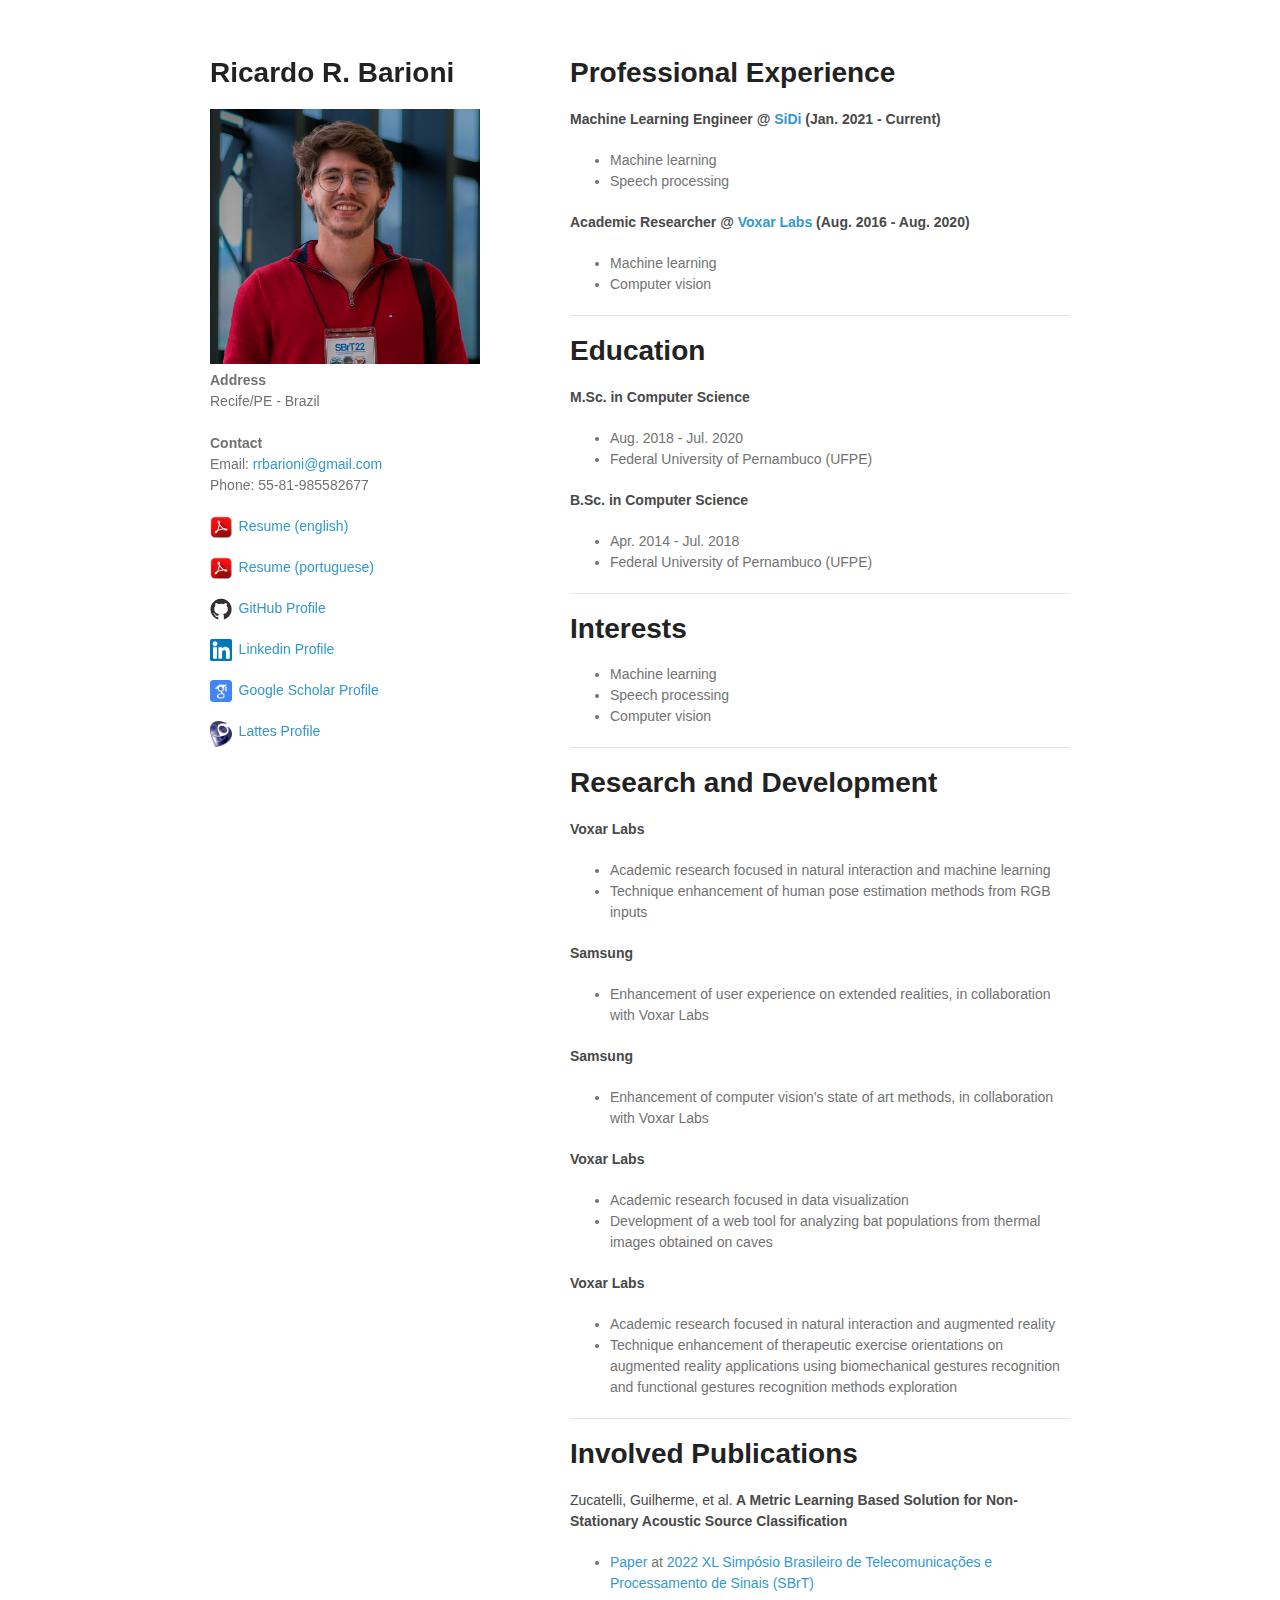
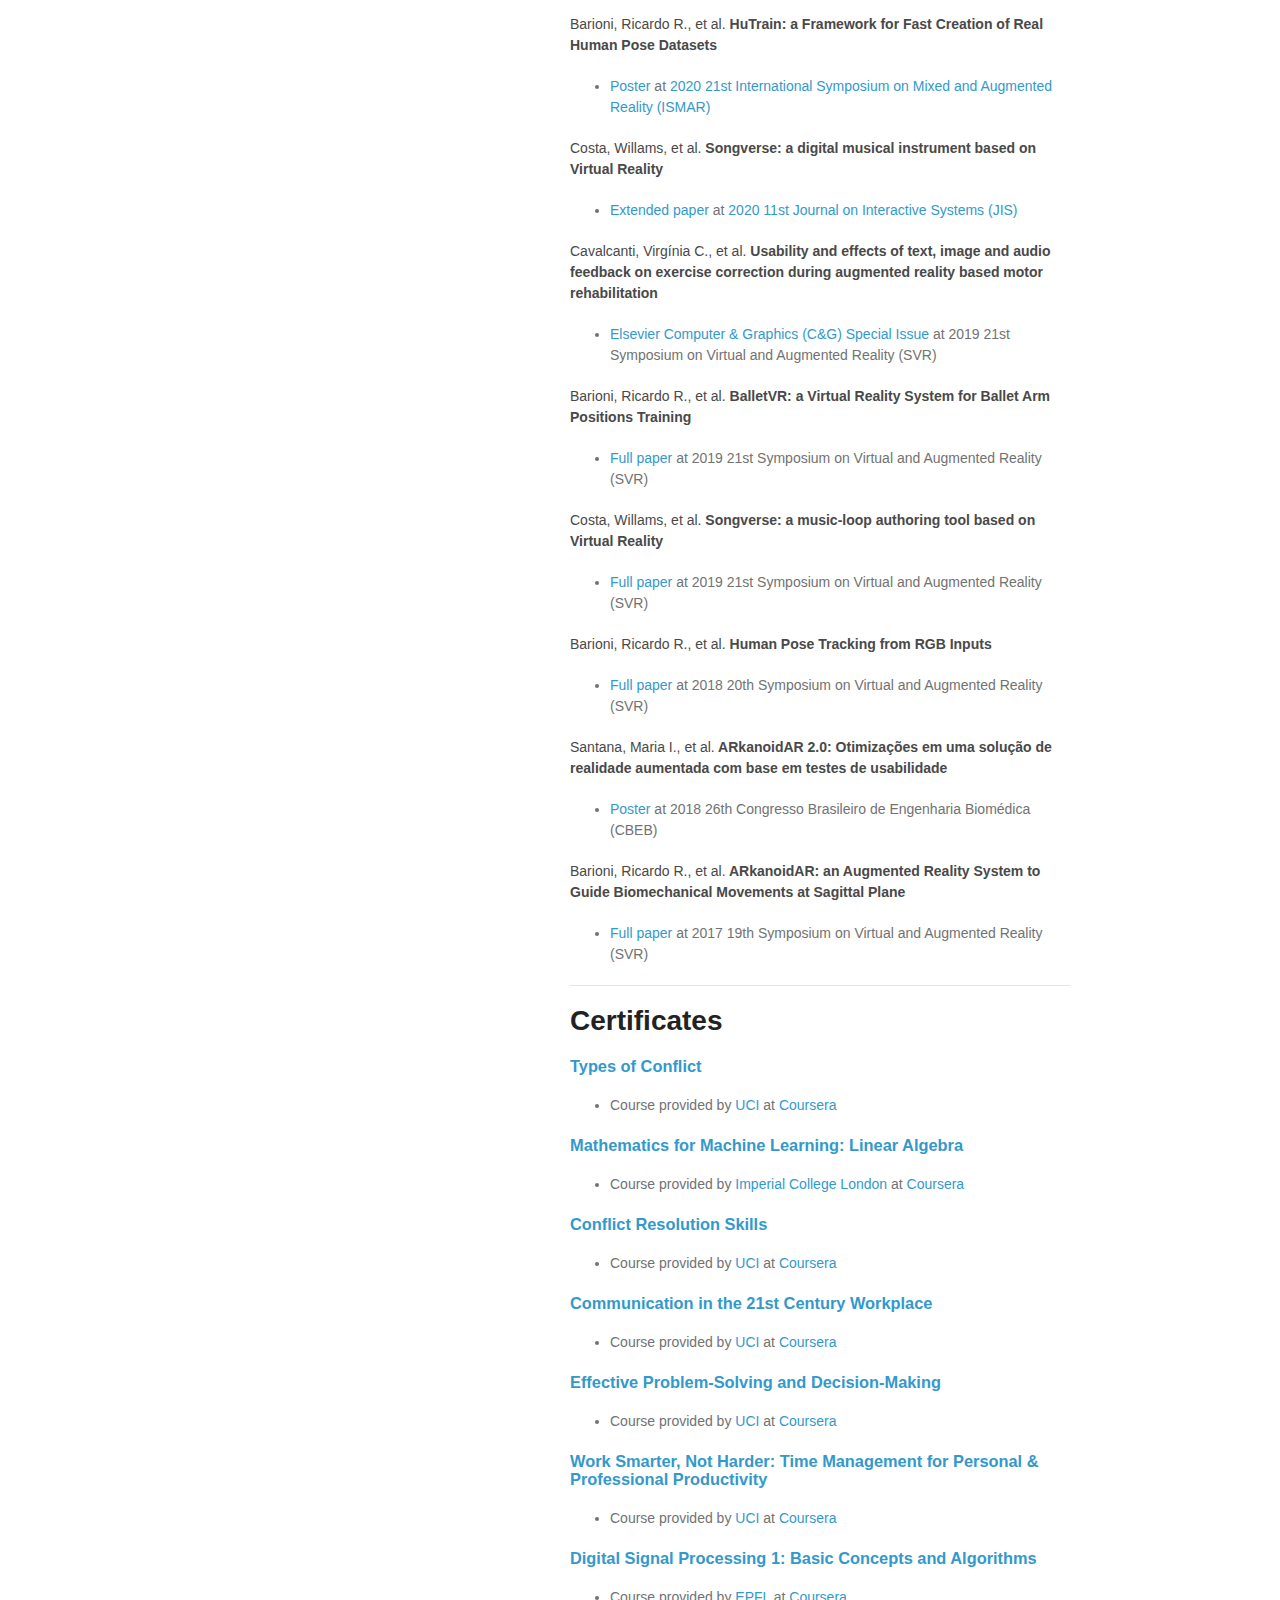
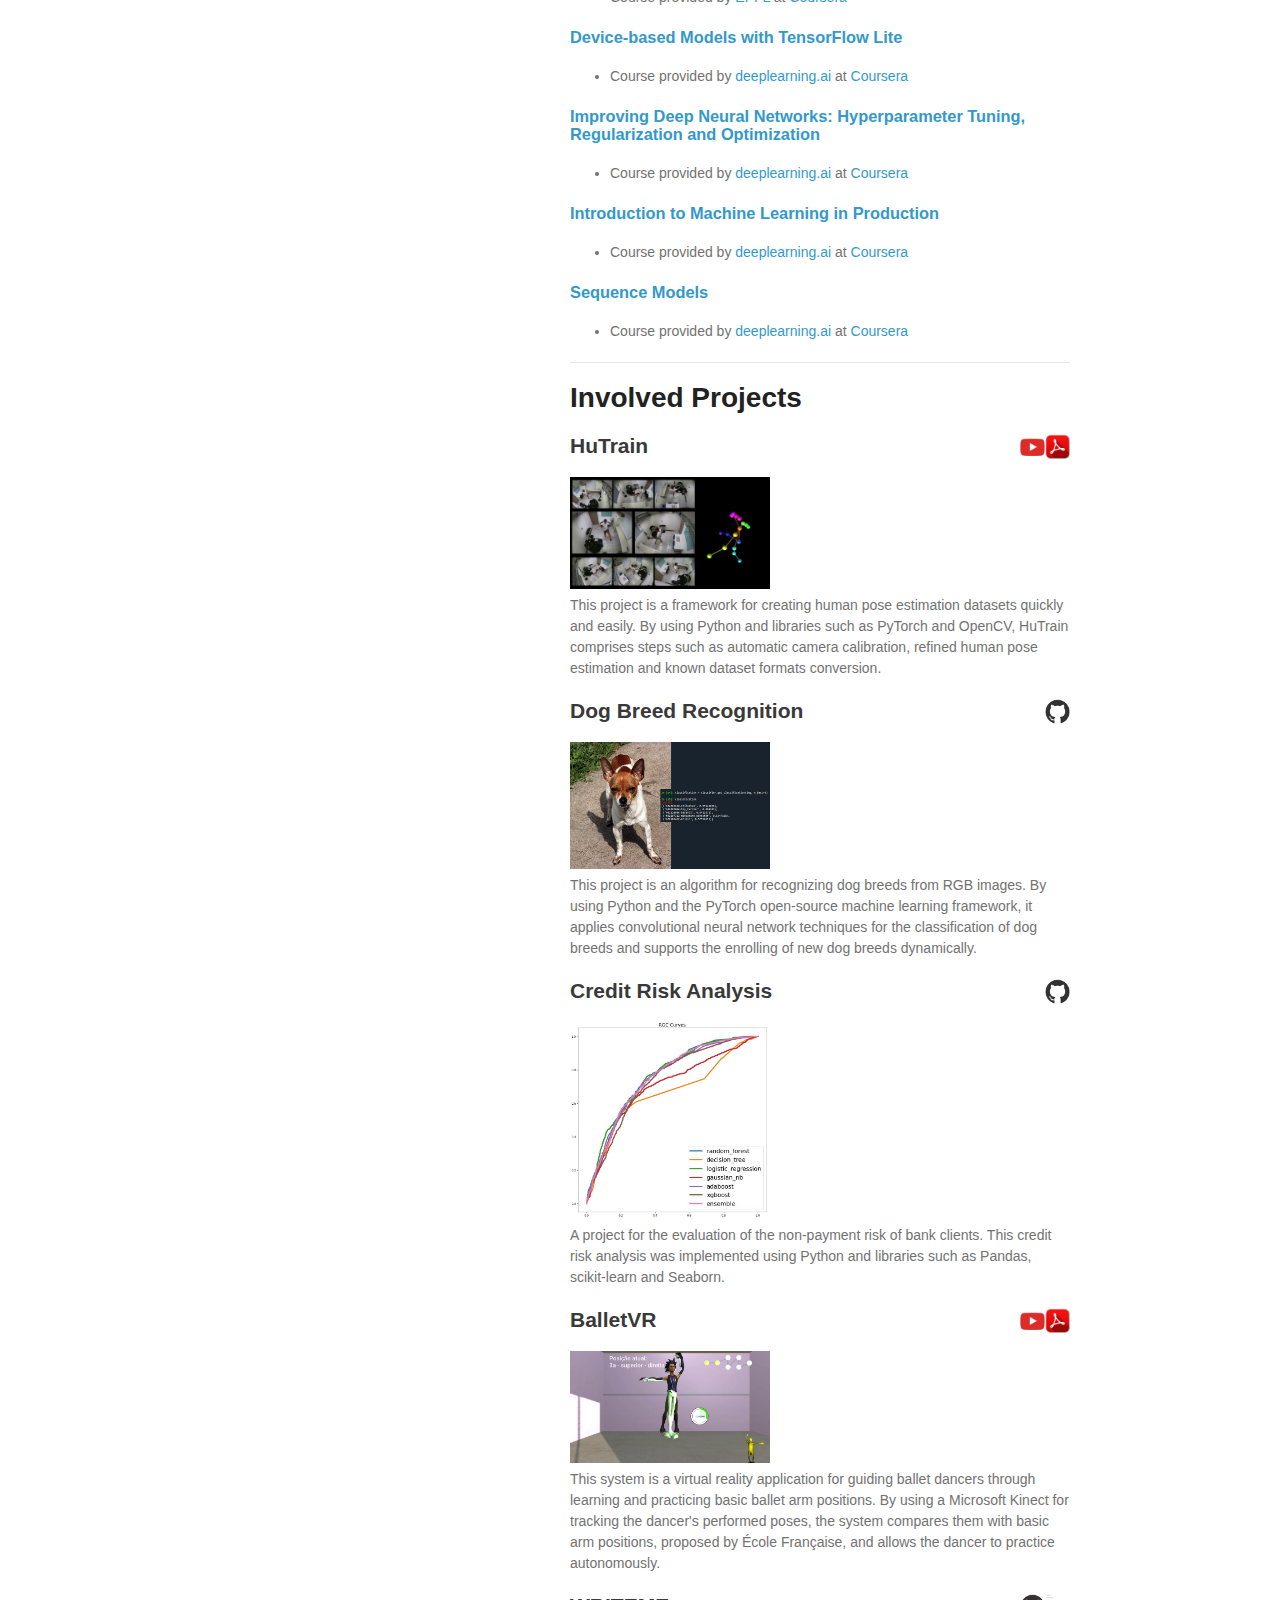
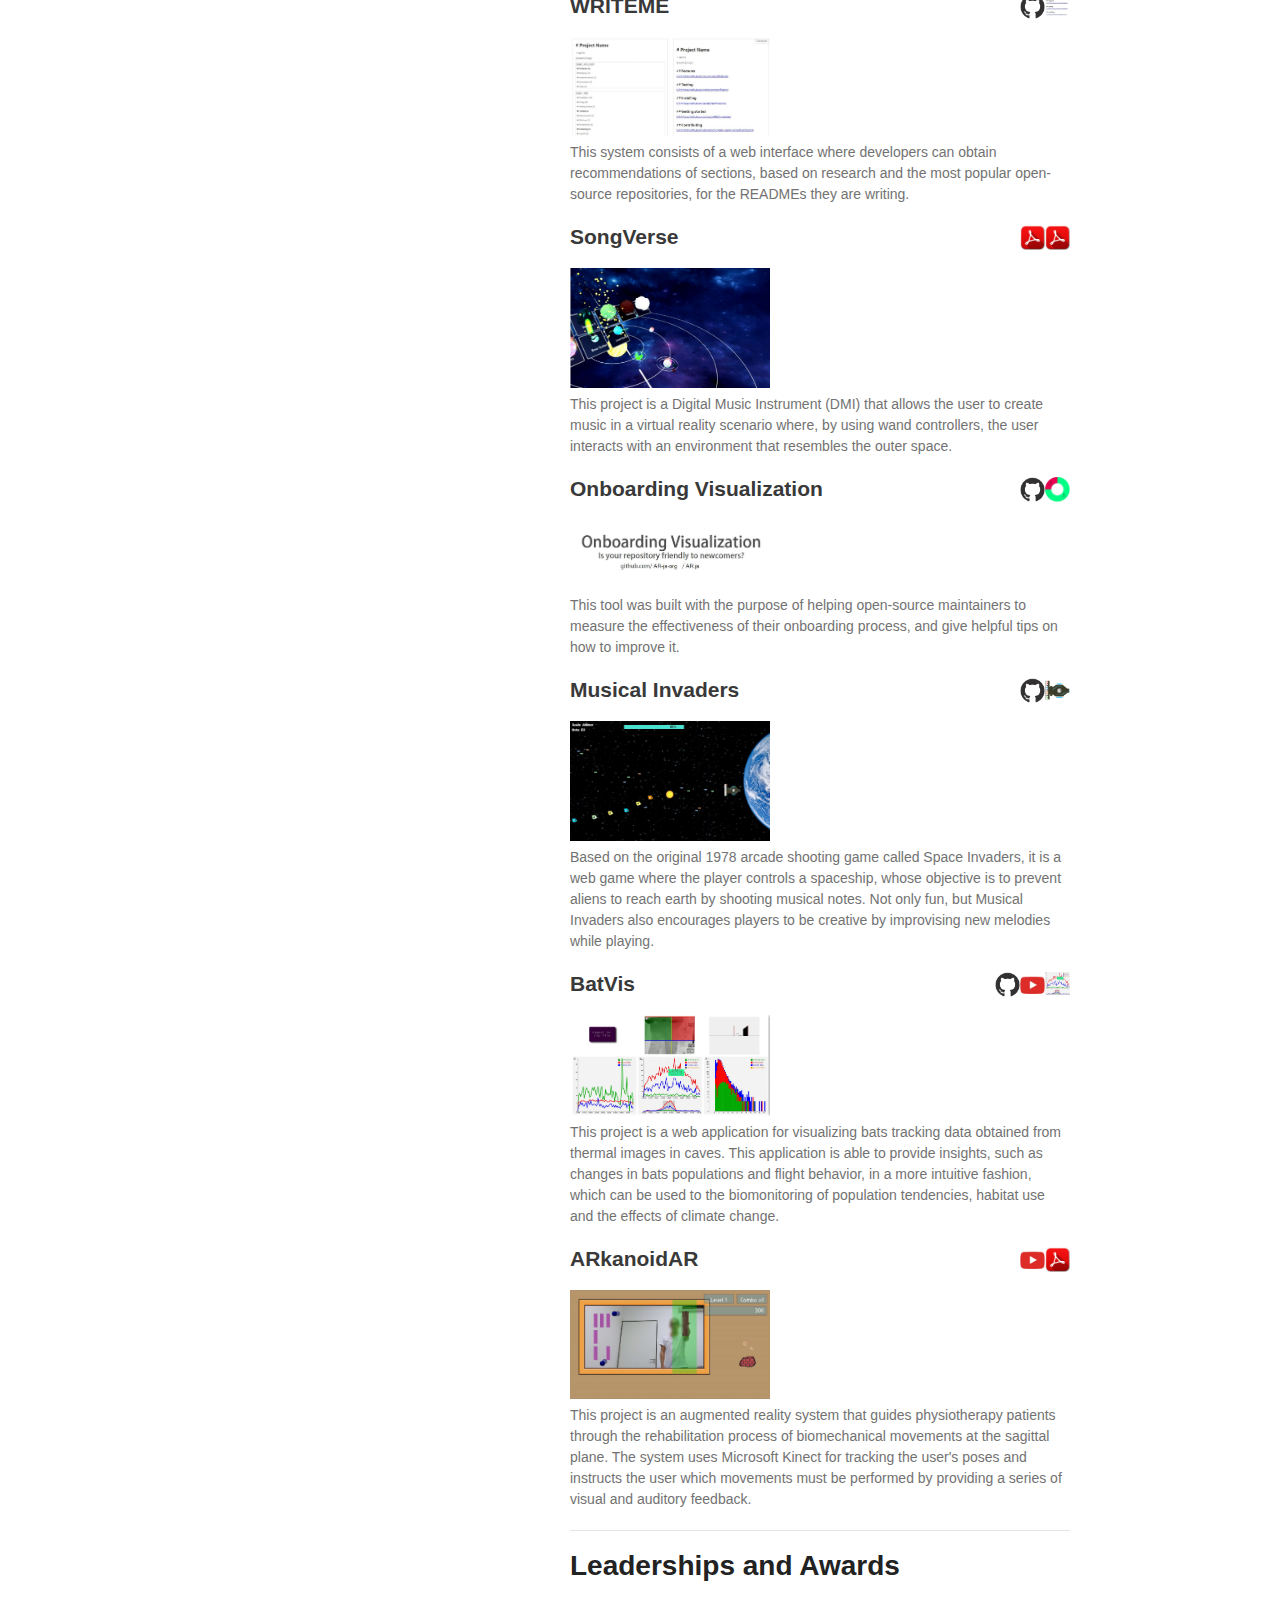
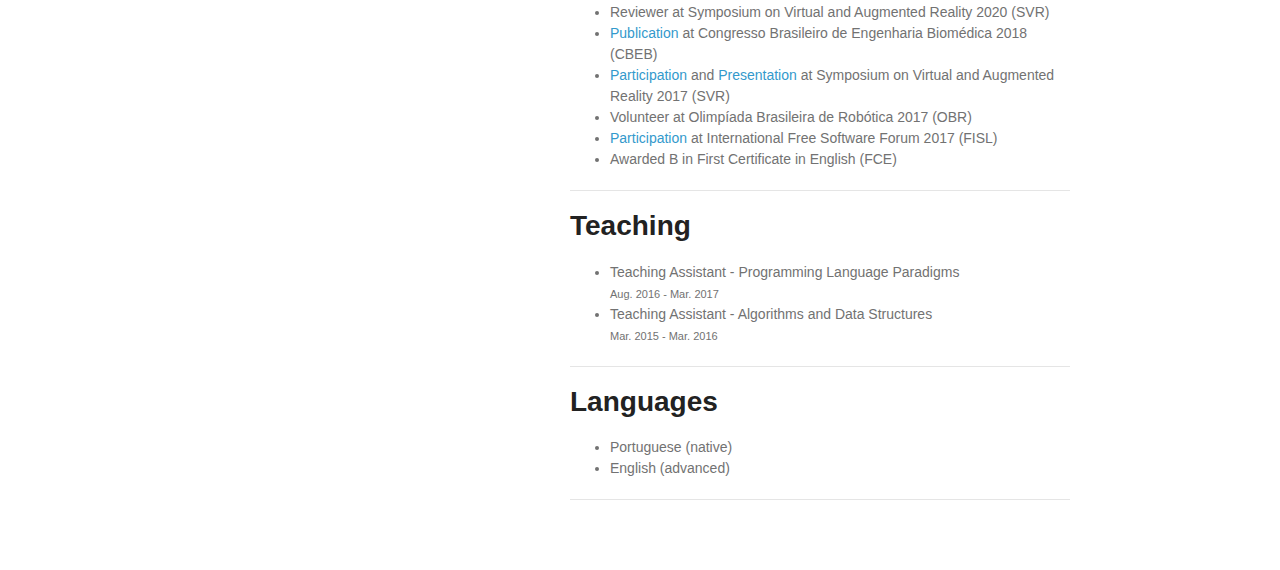
==== index.html @ f61c1e85 "Fix typo" ====
<!doctype html>
<html>
  <head>
    <meta charset="utf-8">
    <meta http-equiv="X-UA-Compatible" content="chrome=1">
    <title>Ricardo R. Barioni</title>

    <link rel="stylesheet" href="stylesheets/styles.css">
    <link rel="stylesheet" href="stylesheets/github-light.css">
    <meta name="viewport" content="width=device-width">
  </head>

  <body>
    <div class="wrapper">
      <header>
        <h1>Ricardo R. Barioni</h1>
        <img src="resources/images/rrbarioni.jpg" alt="Ricardo Barioni"><br/>
        <p>
          <b>Address</b>
          <br/>Recife/PE - Brazil
          <br/><br/><b>Contact</b>
          <br/>Email: <a href="mailto:rrbarioni@gmail.com">rrbarioni@gmail.com</a>
          <br/>Phone: 55-81-985582677
        </p>

        <div class="view">
          <a href="resources/cv/en.pdf"><img src="resources/images/pdf.jpg" alt="Editor Tools GIT" style="width:8%;float:left"><p>&#8192Resume (english)</p></a>
        </div>

        <div class="view">
          <a href="resources/cv/pt.pdf"><img src="resources/images/pdf.jpg" alt="Editor Tools GIT" style="width:8%;float:left"><p>&#8192Resume (portuguese)</p></a>
        </div>

        <div class="view">
          <a href="https://github.com/rrbarioni"><img src="resources/images/github.jpg" alt="Editor Tools GIT" style="width:8%;float:left"><p>&#8192GitHub Profile</p></a>
        </div>

        <div class="view">
          <a href="https://www.linkedin.com/in/rrbarioni"><img src="resources/images/linkedin.jpg" alt="Editor Tools GIT" style="width:8%;float:left"><p>&#8192Linkedin Profile</p></a>
        </div>

        <div class="view">
          <a href="https://scholar.google.com.br/citations?user=FMcdiUQAAAAJ&hl=pt-BR&oi=ao"><img src="resources/images/google_scholar.jpg" alt="Editor Tools GIT" style="width:8%;float:left"><p>&#8192Google Scholar Profile</p></a>
        </div>

        <div class="view">
          <a href="http://buscatextual.cnpq.br/buscatextual/visualizacv.do?id=K8068198P6"><img src="resources/images/lattes.jpg" alt="Editor Tools GIT" style="width:8%;float:left"><p>&#8192Lattes Profile</p></a>
        </div>
      </header>

      <section>
        <h1><a id="designer-templates" class="anchor" href="#designer-templates" aria-hidden="true"><span aria-hidden="true" class="octicon octicon-link"></span></a>Professional Experience</h1>
        <div>
          <h4>Machine Learning Engineer @ <a href="https://www.sidi.org.br/">SiDi</a> (Jan. 2021 - Current)</h4>
          <ul>
            <li>Machine learning</li>
            <li>Speech processing</li>
          </ul>
        </div>

        <div>
          <h4>Academic Researcher @ <a href="https://voxarlabs.cin.ufpe.br/">Voxar Labs</a> (Aug. 2016 - Aug. 2020)</h4>
          <ul>
            <li>Machine learning</li>
            <li>Computer vision</li>
          </ul>
        </div>
        <hr>

        <h1><a id="designer-templates" class="anchor" href="#designer-templates" aria-hidden="true"><span aria-hidden="true" class="octicon octicon-link"></span></a>Education</h1>
        <div>
          <h4>M.Sc. in Computer Science</h4>
          <ul>
            <li>Aug. 2018 - Jul. 2020</li>
            <li>Federal University of Pernambuco (UFPE)</li>
          </ul>
        </div>

        <div>
          <h4>B.Sc. in Computer Science</h4>
          <ul>
            <li>Apr. 2014 - Jul. 2018</li>
            <li>Federal University of Pernambuco (UFPE)</li>
          </ul>
        </div>
        <hr>

        <h1><a id="designer-templates" class="anchor" href="#designer-templates" aria-hidden="true"><span aria-hidden="true" class="octicon octicon-link"></span></a>Interests</h1>
        <ul>
          <li>Machine learning</li>
          <li>Speech processing</li>
          <li>Computer vision</li>
        </ul>
        <hr>

        <h1><a id="designer-templates" class="anchor" href="#designer-templates" aria-hidden="true"><span aria-hidden="true" class="octicon octicon-link"></span></a>Research and Development</h1>
        <div>
          <div>
            <h4>Voxar Labs</h4>
              <ul>
                <li>Academic research focused in natural interaction and machine learning</li>
                <li>Technique enhancement of human pose estimation methods from RGB inputs</li>
              </ul>
            <h4>Samsung</h4>
              <ul>
                <li>Enhancement of user experience on extended realities, in collaboration with Voxar Labs</li>
              </ul>
            <h4>Samsung</h4>
              <ul>
                <li>Enhancement of computer vision's state of art methods, in collaboration with Voxar Labs</li>
              </ul>
            <h4>Voxar Labs</h4>
              <ul>
                <li>Academic research focused in data visualization</li>
                <li>Development of a web tool for analyzing bat populations from thermal images obtained on caves</li>
              </ul>
            <h4>Voxar Labs</h4>
              <ul>
                <li>Academic research focused in natural interaction and augmented reality</li>
                <li>Technique enhancement of therapeutic exercise orientations on augmented reality applications using biomechanical gestures recognition and functional gestures recognition methods exploration</li>
              </ul>
          </div>
        </div>
        <hr>

        <h1><a id="designer-templates" class="anchor" href="#designer-templates" aria-hidden="true"><span aria-hidden="true" class="octicon octicon-link"></span></a>Involved Publications</h1>
        <div>
          <div>
            <h4><span style="font-weight:normal;">Zucatelli, Guilherme, et al.</span> A Metric Learning Based Solution for Non-Stationary Acoustic Source Classification</h4>
            <ul>
              <li><a href="https://biblioteca.sbrt.org.br/articles/3598">Paper</a> at <a href="https://inatel.br/sbrt/">2022 XL Simpósio Brasileiro de Telecomunicações e Processamento de Sinais (SBrT)</a></li>
            </ul>

            <h4><span style="font-weight:normal;">Barioni, Ricardo R., et al.</span> HuTrain: a Framework for Fast Creation of Real Human Pose Datasets</h4>
            <ul>
              <li><a href="https://ieeexplore.ieee.org/document/9288381">Poster</a> at <a href="http://ismar20.org/">2020 21st International Symposium on Mixed and Augmented Reality (ISMAR)</a></li>
            </ul>

            <h4><span style="font-weight:normal;">Costa, Willams, et al.</span> Songverse: a digital musical instrument based on Virtual Reality</h4>
            <ul>
              <li><a href="https://sol.sbc.org.br/journals/index.php/jis/article/view/749">Extended paper</a> at <a href="https://sol.sbc.org.br/journals/index.php/jis">2020 11st Journal on Interactive Systems (JIS)</a></li>
            </ul>

            <h4><span style="font-weight:normal;">Cavalcanti, Virgínia C., et al.</span> Usability and effects of text, image and audio feedback on exercise correction during augmented reality based motor rehabilitation</h4>
            <ul>
              <li><a href="https://www.sciencedirect.com/science/article/pii/S009784931930158X">Elsevier Computer & Graphics (C&G) Special Issue</a> at 2019 21st Symposium on Virtual and Augmented Reality (SVR)</a></li>
            </ul>

            <h4><span style="font-weight:normal;">Barioni, Ricardo R., et al.</span> BalletVR: a Virtual Reality System for Ballet Arm Positions Training</h4>
            <ul>
              <li><a href="https://ieeexplore.ieee.org/document/8921310">Full paper</a> at 2019 21st Symposium on Virtual and Augmented Reality (SVR)</li>
            </ul>

            <h4><span style="font-weight:normal;">Costa, Willams, et al.</span> Songverse: a music-loop authoring tool based on Virtual Reality</h4>
            <ul>
              <li><a href="https://ieeexplore.ieee.org/document/8921254">Full paper</a> at 2019 21st Symposium on Virtual and Augmented Reality (SVR)</li>
            </ul>

            <h4><span style="font-weight:normal;">Barioni, Ricardo R., et al.</span> Human Pose Tracking from RGB Inputs</h4>
            <ul>
              <li><a href="https://ieeexplore.ieee.org/document/8802469">Full paper</a> at 2018 20th Symposium on Virtual and Augmented Reality (SVR)</li>
            </ul>

            <h4><span style="font-weight:normal;">Santana, Maria I., et al.</span> ARkanoidAR 2.0: Otimizações em uma solução de realidade aumentada com base em testes de usabilidade</h4>
            <ul>
              <li><a href="http://www.vigha.com/wp-content/uploads/2019/09/Anais-CBEB-2018-Arkanoidar2.pdf">Poster</a> at 2018 26th Congresso Brasileiro de Engenharia Biomédica (CBEB)</li>
            </ul>

            <h4><span style="font-weight:normal;">Barioni, Ricardo R., et al.</span> ARkanoidAR: an Augmented Reality System to Guide Biomechanical Movements at Sagittal Plane</h4>
            <ul>
              <li><a href="http://ieeexplore.ieee.org/document/8114439">Full paper</a> at 2017 19th Symposium on Virtual and Augmented Reality (SVR)</li>
            </ul>
          </div>
        </div>
        <hr>

        <h1><a id="designer-templates" class="anchor" href="#designer-templates" aria-hidden="true"><span aria-hidden="true" class="octicon octicon-link"></span></a>Certificates</h1>
        <div>
          <div>
            <h3><a href="resources/coursera/types_of_conflict.pdf">Types of Conflict</a></h3>
            <ul>
              <li>Course provided by <a href="https://uci.edu/">UCI</a> at <a href="https://www.coursera.org/learn/types-of-conflict">Coursera</a></li>
            </ul>
          </div>
          <div>
            <h3><a href="resources/coursera/mathematics_for_machine_learning_linear_algebra.pdf">Mathematics for Machine Learning: Linear Algebra</a></h3>
            <ul>
              <li>Course provided by <a href="https://www.imperial.ac.uk/">Imperial College London</a> at <a href="https://www.coursera.org/learn/linear-algebra-machine-learning">Coursera</a></li>
            </ul>
          </div>
          <div>
            <h3><a href="resources/coursera/conflict_resolution_skills.pdf">Conflict Resolution Skills</a></h3>
            <ul>
              <li>Course provided by <a href="https://uci.edu/">UCI</a> at <a href="https://www.coursera.org/learn/conflict-resolution-skills">Coursera</a></li>
            </ul>
          </div>
          <div>
            <h3><a href="resources/coursera/communication_in_the_21st_century_workplace.pdf">Communication in the 21st Century Workplace</a></h3>
            <ul>
              <li>Course provided by <a href="https://uci.edu/">UCI</a> at <a href="https://www.coursera.org/learn/communication-in-the-workplace">Coursera</a></li>
            </ul>
          </div>
          <div>
            <h3><a href="resources/coursera/effective_problem-solving_and_decision-making.pdf">Effective Problem-Solving and Decision-Making</a></h3>
            <ul>
              <li>Course provided by <a href="https://uci.edu/">UCI</a> at <a href="https://www.coursera.org/learn/problem-solving">Coursera</a></li>
            </ul>
          </div>
          <div>
            <h3><a href="resources/coursera/work_smarter_not_harder_time_management_for_personal_professional_productivity.pdf">Work Smarter, Not Harder: Time Management for Personal & Professional Productivity</a></h3>
            <ul>
              <li>Course provided by <a href="https://uci.edu/">UCI</a> at <a href="https://www.coursera.org/learn/work-smarter-not-harder">Coursera</a></li>
            </ul>
          </div>
          <div>
            <h3><a href="resources/coursera/digital_signal_processing_1_basic_concepts_and_algorithms.pdf">Digital Signal Processing 1: Basic Concepts and Algorithms</a></h3>
            <ul>
              <li>Course provided by <a href="https://www.epfl.ch/fr/">EPFL</a> at <a href="https://www.coursera.org/learn/dsp1">Coursera</a></li>
            </ul>
          </div>
          <div>
            <h3><a href="resources/coursera/device-based_models_with_tensorflow_lite.pdf">Device-based Models with TensorFlow Lite</a></h3>
            <ul>
              <li>Course provided by <a href="https://www.deeplearning.ai/">deeplearning.ai</a> at <a href="https://www.coursera.org/learn/device-based-models-tensorflow">Coursera</a></li>
            </ul>
          </div>
          <div>
            <h3><a href="resources/coursera/improving_deep_neural_networks_hyperparameter_tuning_regularization_and_optimization.pdf">Improving Deep Neural Networks: Hyperparameter Tuning, Regularization and Optimization</a></h3>
            <ul>
              <li>Course provided by <a href="https://www.deeplearning.ai/">deeplearning.ai</a> at <a href="https://www.coursera.org/learn/deep-neural-network">Coursera</a></li>
            </ul>
          </div>
          <div>
            <h3><a href="resources/coursera/introduction_to_machine_learning_in_production.pdf">Introduction to Machine Learning in Production</a></h3>
            <ul>
              <li>Course provided by <a href="https://www.deeplearning.ai/">deeplearning.ai</a> at <a href="https://www.coursera.org/learn/introduction-to-machine-learning-in-production">Coursera</a></li>
            </ul>
          </div>
          <div>
            <h3><a href="resources/coursera/sequence_models.pdf">Sequence Models</a></h3>
            <ul>
              <li>Course provided by <a href="https://www.deeplearning.ai/">deeplearning.ai</a> at <a href="https://www.coursera.org/learn/nlp-sequence-models">Coursera</a></li>
            </ul>
          </div>
        </div>
        <hr>

        <h1><a id="designer-templates" class="anchor" href="#designer-templates" aria-hidden="true"><span aria-hidden="true" class="octicon octicon-link"></span></a>Involved Projects</h1>
        <div>
          <div class="row">
            <div class="span4">
              <a href="https://ieeexplore.ieee.org/document/9288381"><img src="resources/images/pdf.jpg" alt="HuTrain paper" style="width:5%;float:right"></a>
              <a href="https://youtu.be/0sQy9C9B580"><img src="resources/images/youtube.jpg" alt="HuTrain video" style="width:5%;float:right"></a>
              <h2>HuTrain</h2>
              <img src="resources/images/hutrain.jpg" alt="path" style="width: 40%">
              <p>This project is a framework for creating human pose estimation datasets quickly and easily. By using Python and libraries such as PyTorch and OpenCV, HuTrain comprises steps such as automatic camera calibration, refined human pose estimation and known dataset formats conversion.</p>
            </div>
          </div>

          <div class="row">
            <div class="span4">
              <a href="https://github.com/rrbarioni/dog-breed-recognition"><img src="resources/images/github.jpg" alt="Dog Breed Recognition Git" style="width:5%;float:right"></a>
              <h2>Dog Breed Recognition</h2>
              <img src="resources/images/dog_breed_recognition.jpg" alt="path" style="width: 40%">
              <p>This project is an algorithm for recognizing dog breeds from RGB images. By using Python and the PyTorch open-source machine learning framework, it applies convolutional neural network techniques for the classification of dog breeds and supports the enrolling of new dog breeds dynamically.</p>
            </div>
          </div>

          <div class="row">
            <div class="span4">
              <a href="https://github.com/rrbarioni/credit-risk-analysis"><img src="resources/images/github.jpg" alt="Credit Risk Analysis Git" style="width:5%;float:right"></a>
              <h2>Credit Risk Analysis</h2>
              <img src="resources/images/credit_risk_analysis.jpg" alt="path" style="width: 40%">
              <p>A project for the evaluation of the non-payment risk of bank clients. This credit risk analysis was implemented using Python and libraries such as Pandas, scikit-learn and Seaborn.</p>
            </div>
          </div>

          <div class="row">
            <div class="span4">
              <a href="https://ieeexplore.ieee.org/document/8921310"><img src="resources/images/pdf.jpg" alt="BalletVR paper" style="width:5%;float:right"></a>
              <a href="https://youtu.be/Je_n0Qximgo"><img src="resources/images/youtube.jpg" alt="BalletVR video" style="width:5%;float:right"></a>
              <h2>BalletVR</h2>
              <img src="resources/images/balletvr.jpg" alt="path" style="width: 40%">
              <p>This system is a virtual reality application for guiding ballet dancers through learning and practicing basic ballet arm positions. By using a Microsoft Kinect for tracking the dancer's performed poses, the system compares them with basic arm positions, proposed by École Française, and allows the dancer to practice autonomously.</p>
            </div>
          </div>

          <div class="row">
            <div class="span4">
              <a href="https://hpbl.github.io/WRITEME"><img src="resources/images/writeme_icon.jpg" alt="WRITEME" style="width:5%;float:right"></a>
              <a href="https://github.com/hpbl/WRITEME"><img src="resources/images/github.jpg" alt="WRITEME Git" style="width:5%;float:right"></a>
              <h2>WRITEME</h2>
              <img src="resources/images/writeme.jpg" alt="path" style="width: 40%">
              <p>This system consists of a web interface where developers can obtain recommendations of sections, based on research and the most popular open-source repositories, for the READMEs they are writing.</p>
            </div>
          </div>

          <div class="row">
            <div class="span4">
              <a href="https://ieeexplore.ieee.org/document/8921254"><img src="resources/images/pdf.jpg" alt="SongVerse paper" style="width:5%;float:right"></a>
              <a href="https://sol.sbc.org.br/journals/index.php/jis/article/view/749"><img src="resources/images/pdf.jpg" alt="SongVerse paper" style="width:5%;float:right"></a>
              <h2>SongVerse</h2>
              <img src="resources/images/songverse.jpg" alt="path" style="width: 40%">
              <p>This project is a Digital Music Instrument (DMI) that allows the user to create music in a virtual reality scenario where, by using wand controllers, the user interacts with an environment that resembles the outer space.</p>
            </div>
          </div>

          <div class="row">
            <div class="span4">
              <a href="https://hpbl.github.io/OnboardingVisualization"><img src="resources/images/onboarding_visualization_icon.jpg" alt="Onboarding Visualization" style="width:5%;float:right"></a>
              <a href="https://github.com/hpbl/OnboardingVisualization"><img src="resources/images/github.jpg" alt="Onboarding Visualization Git" style="width:5%;float:right"></a>
              <h2>Onboarding Visualization</h2>
              <img src="resources/images/onboarding_visualization.jpg" alt="path" style="width: 40%">
              <p>This tool was built with the purpose of helping open-source maintainers to measure the effectiveness of their onboarding process, and give helpful tips on how to improve it.</p>
            </div>
          </div>

          <div class="row">
            <div class="span4">
              <a href="https://hpbl.github.io/musicalGame"><img src="resources/images/musical_invaders_icon.jpg" alt="Musical Invaders" style="width:5%;float:right"></a>
              <a href="https://github.com/hpbl/musicalGame"><img src="resources/images/github.jpg" alt="Musical Invaders Git" style="width:5%;float:right"></a>
              <h2>Musical Invaders</h2>
              <img src="resources/images/musical_invaders.jpg" alt="path" style="width: 40%">
              <p>Based on the original 1978 arcade shooting game called Space Invaders, it is a web game where the player controls a spaceship, whose objective is to prevent aliens to reach earth by shooting musical notes. Not only fun, but Musical Invaders also encourages players to be creative by improvising new melodies while playing.</p>
            </div>
          </div>

          <div class="row">
            <div class="span4">
              <a href="https://voxarlabs.github.io/BatVisualizer"><img src="resources/images/batvis_icon.jpg" alt="BatVis" style="width:5%;float:right"></a>
              <a href="https://youtu.be/ScHLn4m-nUY"><img src="resources/images/youtube.jpg" alt="BatVis video" style="width:5%;float:right"></a>
              <a href="https://github.com/rrbarioni/BatVis-visualizacao-2017-1"><img src="resources/images/github.jpg" alt="BatVis Git" style="width:5%;float:right"></a>
              <h2>BatVis</h2>
              <img src="resources/images/batvis.jpg" alt="path" style="width: 40%">
              <p>This project is a web application for visualizing bats tracking data obtained from thermal images in caves. This application is able to provide insights, such as changes in bats populations and flight behavior, in a more intuitive fashion, which can be used to the biomonitoring of population tendencies, habitat use and the effects of climate change.</p>
            </div>
          </div>

          <div class="row">
            <div class="span4">
              <a href="http://ieeexplore.ieee.org/document/8114439/">
                <img src="resources/images/pdf.jpg" alt="ARkanoidAR paper" style="width:5%;float:right">
              </a>
              <a href="https://youtu.be/mfg_Er7wbLY">
                <img src="resources/images/youtube.jpg" alt="ARkanoidAR video" style="width:5%;float:right">
              </a>
              <h2>ARkanoidAR</h2>
              <img src="resources/images/arkanoidar.jpg" alt="path" style="width: 40%">
              <p>This project is an augmented reality system that guides physiotherapy patients through the rehabilitation process of biomechanical movements at the sagittal plane. The system uses Microsoft Kinect for tracking the user's poses and instructs the user which movements must be performed by providing a series of visual and auditory feedback.</p>
            </div>
          </div>
        </div>
        <hr>

        <h1><a id="designer-templates" class="anchor" href="#designer-templates" aria-hidden="true"><span aria-hidden="true" class="octicon octicon-link"></span></a>Leaderships and Awards</h1>
        <ul>
          <li>Reviewer at Symposium on Virtual and Augmented Reality 2020 (SVR)</li>
          <li><a href="resources/events/publication_cbeb_2018.pdf">Publication</a> at Congresso Brasileiro de Engenharia Biomédica 2018 (CBEB)</li>
          <li><a href="resources/events/participation_svr_2017.pdf">Participation</a>  and <a href="resources/events/presentation_svr_2017.pdf">Presentation</a> at Symposium on Virtual and Augmented Reality 2017 (SVR)</li>
          <li>Volunteer at Olimpíada Brasileira de Robótica 2017 (OBR)</li>
          <li><a href="resources/events/participation_fisl_2017.pdf">Participation</a> at International Free Software Forum 2017 (FISL)</li>
          <li>Awarded B in First Certificate in English (FCE)</li>
        </ul>
        <hr>

        <h1><a id="designer-templates" class="anchor" href="#designer-templates" aria-hidden="true"><span aria-hidden="true" class="octicon octicon-link"></span></a>Teaching</h1>
        <ul>
          <li>
            Teaching Assistant - Programming Language Paradigms
            <br/><small>Aug. 2016 - Mar. 2017</small>
          </li>
          <li>
            Teaching Assistant - Algorithms and Data Structures
            <br/><small>Mar. 2015 - Mar. 2016</small>
          </li>
        </ul>
        <hr>

        <h1><a id="designer-templates" class="anchor" href="#designer-templates" aria-hidden="true"><span aria-hidden="true" class="octicon octicon-link"></span></a>Languages</h1>
        <ul>
            <li>Portuguese (native)</li>
            <li>English (advanced)</li>
        </ul>
        <hr>

      </section>
    </div>

    <script src="javascripts/scale.fix.js"></script>
  </body>
</html>
---- stylesheets/styles.css ----
body {
  background-color: #fff;
  padding:50px;
  font: 14px/1.5 "Noto Sans", "Helvetica Neue", Helvetica, Arial, sans-serif;
  color:#727272;
  font-weight:400;
}

h1, h2, h3, h4, h5, h6 {
  color:#222;
  margin:0 0 20px;
}

p, ul, ol, table, pre, dl {
  margin:0 0 20px;
}

h1, h2, h3 {
  line-height:1.1;
}

h1 {
  font-size:28px;
}

h2 {
  color:#393939;
}

h3, h4, h5, h6 {
  color:#494949;
}

a {
  color:#39c;
  text-decoration:none;
}

a:hover {
  color:#069;
}

a small {
  font-size:11px;
  color:#777;
  margin-top:-0.3em;
  display:block;
}

a:hover small {
  color:#777;
}

.wrapper {
  width:860px;
  margin: 0 auto;
}

ul {
  padding: 5 0px;
}

ul.no {
  list-style: none !important;
}

ul li {
  margin: 0;
}

blockquote {
  border-left:1px solid #e5e5e5;
  margin:0;
  padding:0 0 0 20px;
  font-style:italic;
}

code, pre {
  font-family:Monaco, Bitstream Vera Sans Mono, Lucida Console, Terminal, Consolas, Liberation Mono, DejaVu Sans Mono, Courier New, monospace;
  color:#333;
  font-size:12px;
}

pre {
  padding:8px 15px;
  background: #f8f8f8;
  border-radius:5px;
  border:1px solid #e5e5e5;
  overflow-x: auto;
}

table {
  width:100%;
  border-collapse:collapse;
}

th, td {
  text-align:left;
  padding:5px 10px;
  border-bottom:1px solid #e5e5e5;
}

dt {
  color:#444;
  font-weight:700;
}

th {
  color:#444;
}

img {
  max-width:100%;
}

header {
  width:270px;
  float:left;
  position:fixed;
  -webkit-font-smoothing:subpixel-antialiased;
}

header ul {
  list-style:none;
  height:40px;
  padding:0;
  background: #f4f4f4;
  border-radius:5px;
  border:1px solid #e0e0e0;
  width:270px;
}

header li {
  width:89px;
  float:left;
  border-right:1px solid #e0e0e0;
  height:40px;
}

header li:first-child a {
  border-radius:5px 0 0 5px;
}

header li:last-child a {
  border-radius:0 5px 5px 0;
}

header ul a {
  line-height:1;
  font-size:11px;
  color:#999;
  display:block;
  text-align:center;
  padding-top:6px;
  height:34px;
}

header ul a:hover {
  color:#999;
}

header ul a:active {
  background-color:#f0f0f0;
}

strong {
  color:#222;
  font-weight:700;
}

header ul li + li + li {
  border-right:none;
  width:89px;
}

header ul a strong {
  font-size:14px;
  display:block;
  color:#222;
}

section {
  width:500px;
  float:right;
  padding-bottom:50px;
}

section.projects div{
  overflow: hidden;
  margin: 20px 0px;
}

section.projects img {
  float: left;
  margin-right: 10px;
}

small {
  font-size:11px;
}

hr {
  border:0;
  background:#e5e5e5;
  height:1px;
  margin:0 0 20px;
}

footer {
  width:270px;
  float:left;
  position:fixed;
  bottom:50px;
  -webkit-font-smoothing:subpixel-antialiased;
}

@media print, screen and (max-width: 960px) {

  div.wrapper {
    width:auto;
    margin:0;
  }

  header, section, footer {
    float:none;
    position:static;
    width:auto;
  }

  header {
    padding-right:320px;
  }

  section {
    border:1px solid #e5e5e5;
    border-width:1px 0;
    padding:20px 0;
    margin:0 0 20px;
  }

  header a small {
    display:inline;
  }

  header ul {
    position:absolute;
    right:50px;
    top:52px;
  }
}

@media print, screen and (max-width: 720px) {
  body {
    word-wrap:break-word;
  }

  header {
    padding:0;
  }

  header ul, header p.view {
    position:static;
  }

  pre, code {
    word-wrap:normal;
  }
}

@media print, screen and (max-width: 480px) {
  body {
    padding:15px;
  }

  header ul {
    width:99%;
  }

  header li, header ul li + li + li {
    width:33%;
  }
}

@media print {
  body {
    padding:0.4in;
    font-size:12pt;
    color:#444;
  }
}

#greyImage {
    opacity: 0.4;
    filter: alpha(opacity=40); /* msie */
}
---- stylesheets/github-light.css ----
/*
The MIT License (MIT)

Copyright (c) 2016 GitHub, Inc.

Permission is hereby granted, free of charge, to any person obtaining a copy
of this software and associated documentation files (the "Software"), to deal
in the Software without restriction, including without limitation the rights
to use, copy, modify, merge, publish, distribute, sublicense, and/or sell
copies of the Software, and to permit persons to whom the Software is
furnished to do so, subject to the following conditions:

The above copyright notice and this permission notice shall be included in all
copies or substantial portions of the Software.

THE SOFTWARE IS PROVIDED "AS IS", WITHOUT WARRANTY OF ANY KIND, EXPRESS OR
IMPLIED, INCLUDING BUT NOT LIMITED TO THE WARRANTIES OF MERCHANTABILITY,
FITNESS FOR A PARTICULAR PURPOSE AND NONINFRINGEMENT. IN NO EVENT SHALL THE
AUTHORS OR COPYRIGHT HOLDERS BE LIABLE FOR ANY CLAIM, DAMAGES OR OTHER
LIABILITY, WHETHER IN AN ACTION OF CONTRACT, TORT OR OTHERWISE, ARISING FROM,
OUT OF OR IN CONNECTION WITH THE SOFTWARE OR THE USE OR OTHER DEALINGS IN THE
SOFTWARE.

*/

.pl-c /* comment */ {
  color: #969896;
}

.pl-c1 /* constant, variable.other.constant, support, meta.property-name, support.constant, support.variable, meta.module-reference, markup.raw, meta.diff.header */,
.pl-s .pl-v /* string variable */ {
  color: #0086b3;
}

.pl-e /* entity */,
.pl-en /* entity.name */ {
  color: #795da3;
}

.pl-smi /* variable.parameter.function, storage.modifier.package, storage.modifier.import, storage.type.java, variable.other */,
.pl-s .pl-s1 /* string source */ {
  color: #333;
}

.pl-ent /* entity.name.tag */ {
  color: #63a35c;
}

.pl-k /* keyword, storage, storage.type */ {
  color: #a71d5d;
}

.pl-s /* string */,
.pl-pds /* punctuation.definition.string, string.regexp.character-class */,
.pl-s .pl-pse .pl-s1 /* string punctuation.section.embedded source */,
.pl-sr /* string.regexp */,
.pl-sr .pl-cce /* string.regexp constant.character.escape */,
.pl-sr .pl-sre /* string.regexp source.ruby.embedded */,
.pl-sr .pl-sra /* string.regexp string.regexp.arbitrary-repitition */ {
  color: #183691;
}

.pl-v /* variable */ {
  color: #ed6a43;
}

.pl-id /* invalid.deprecated */ {
  color: #b52a1d;
}

.pl-ii /* invalid.illegal */ {
  color: #f8f8f8;
  background-color: #b52a1d;
}

.pl-sr .pl-cce /* string.regexp constant.character.escape */ {
  font-weight: bold;
  color: #63a35c;
}

.pl-ml /* markup.list */ {
  color: #693a17;
}

.pl-mh /* markup.heading */,
.pl-mh .pl-en /* markup.heading entity.name */,
.pl-ms /* meta.separator */ {
  font-weight: bold;
  color: #1d3e81;
}

.pl-mq /* markup.quote */ {
  color: #008080;
}

.pl-mi /* markup.italic */ {
  font-style: italic;
  color: #333;
}

.pl-mb /* markup.bold */ {
  font-weight: bold;
  color: #333;
}

.pl-md /* markup.deleted, meta.diff.header.from-file */ {
  color: #bd2c00;
  background-color: #ffecec;
}

.pl-mi1 /* markup.inserted, meta.diff.header.to-file */ {
  color: #55a532;
  background-color: #eaffea;
}

.pl-mdr /* meta.diff.range */ {
  font-weight: bold;
  color: #795da3;
}

.pl-mo /* meta.output */ {
  color: #1d3e81;
}
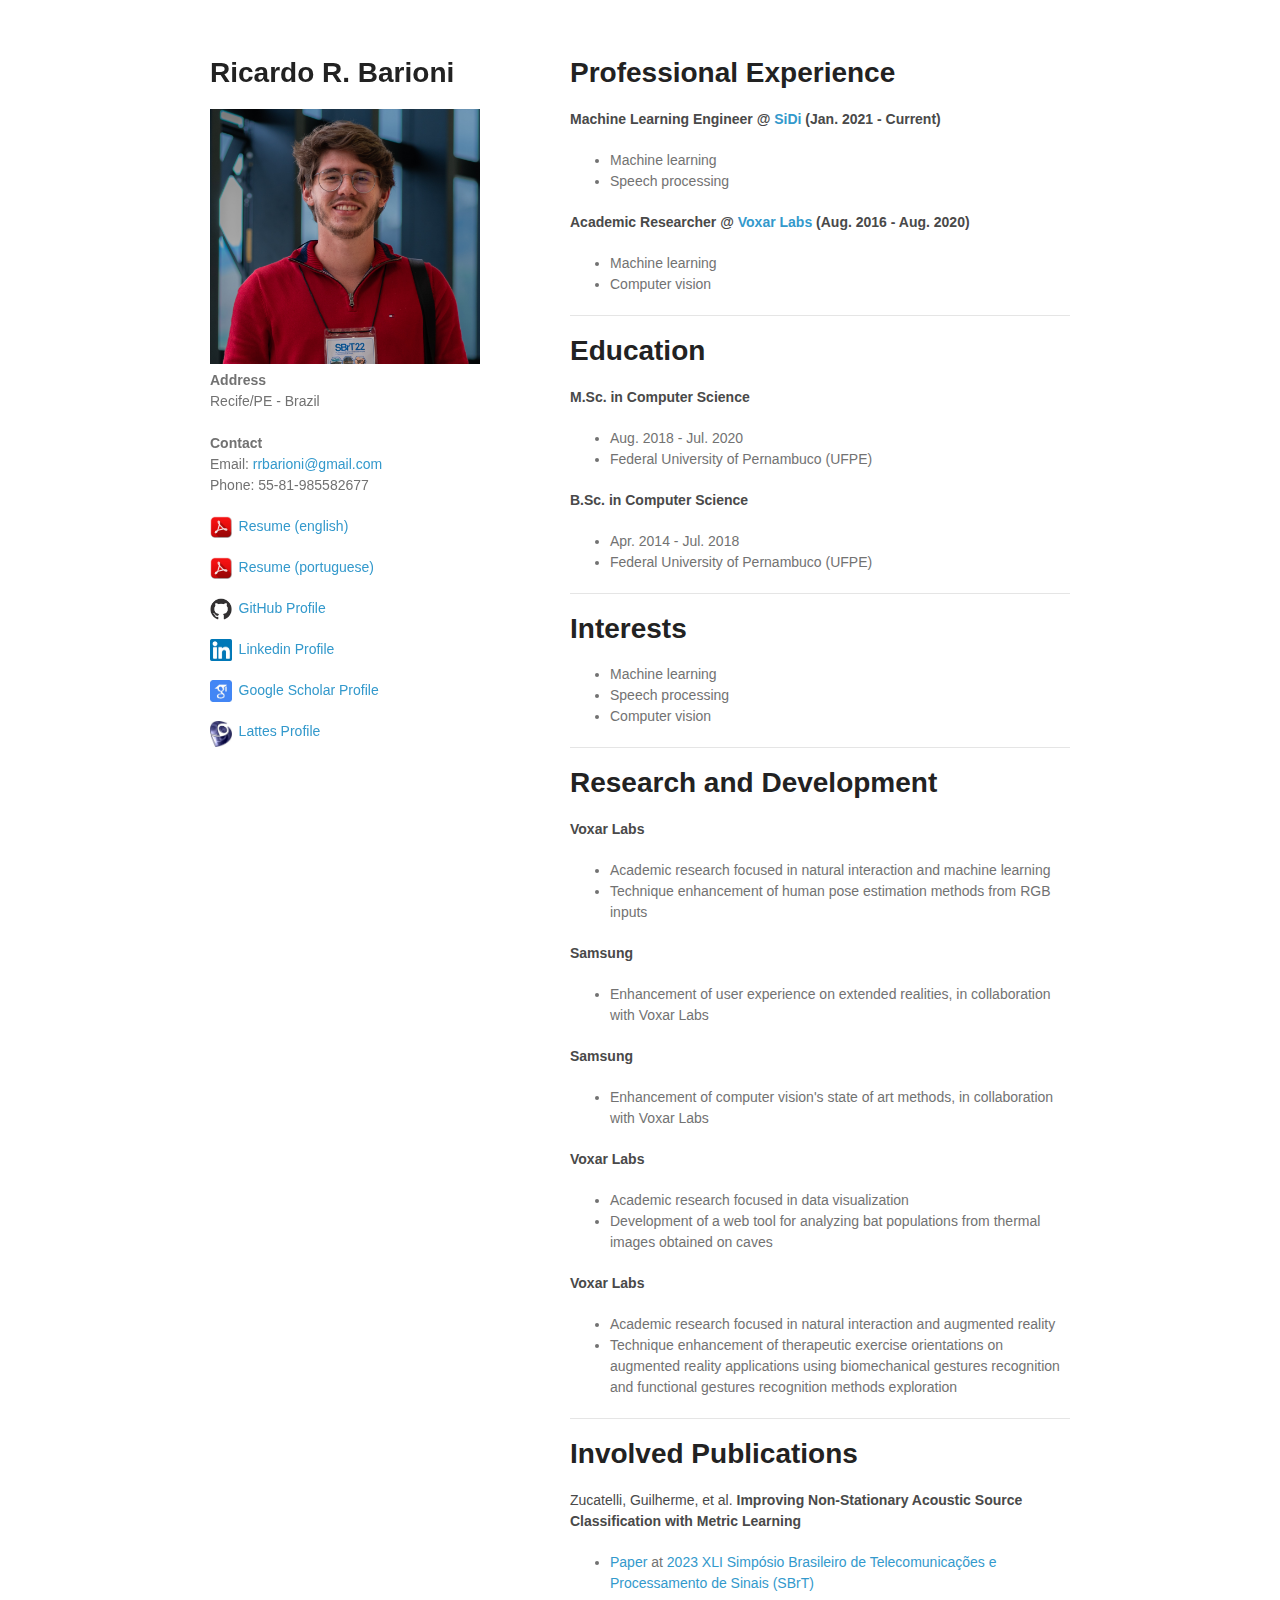
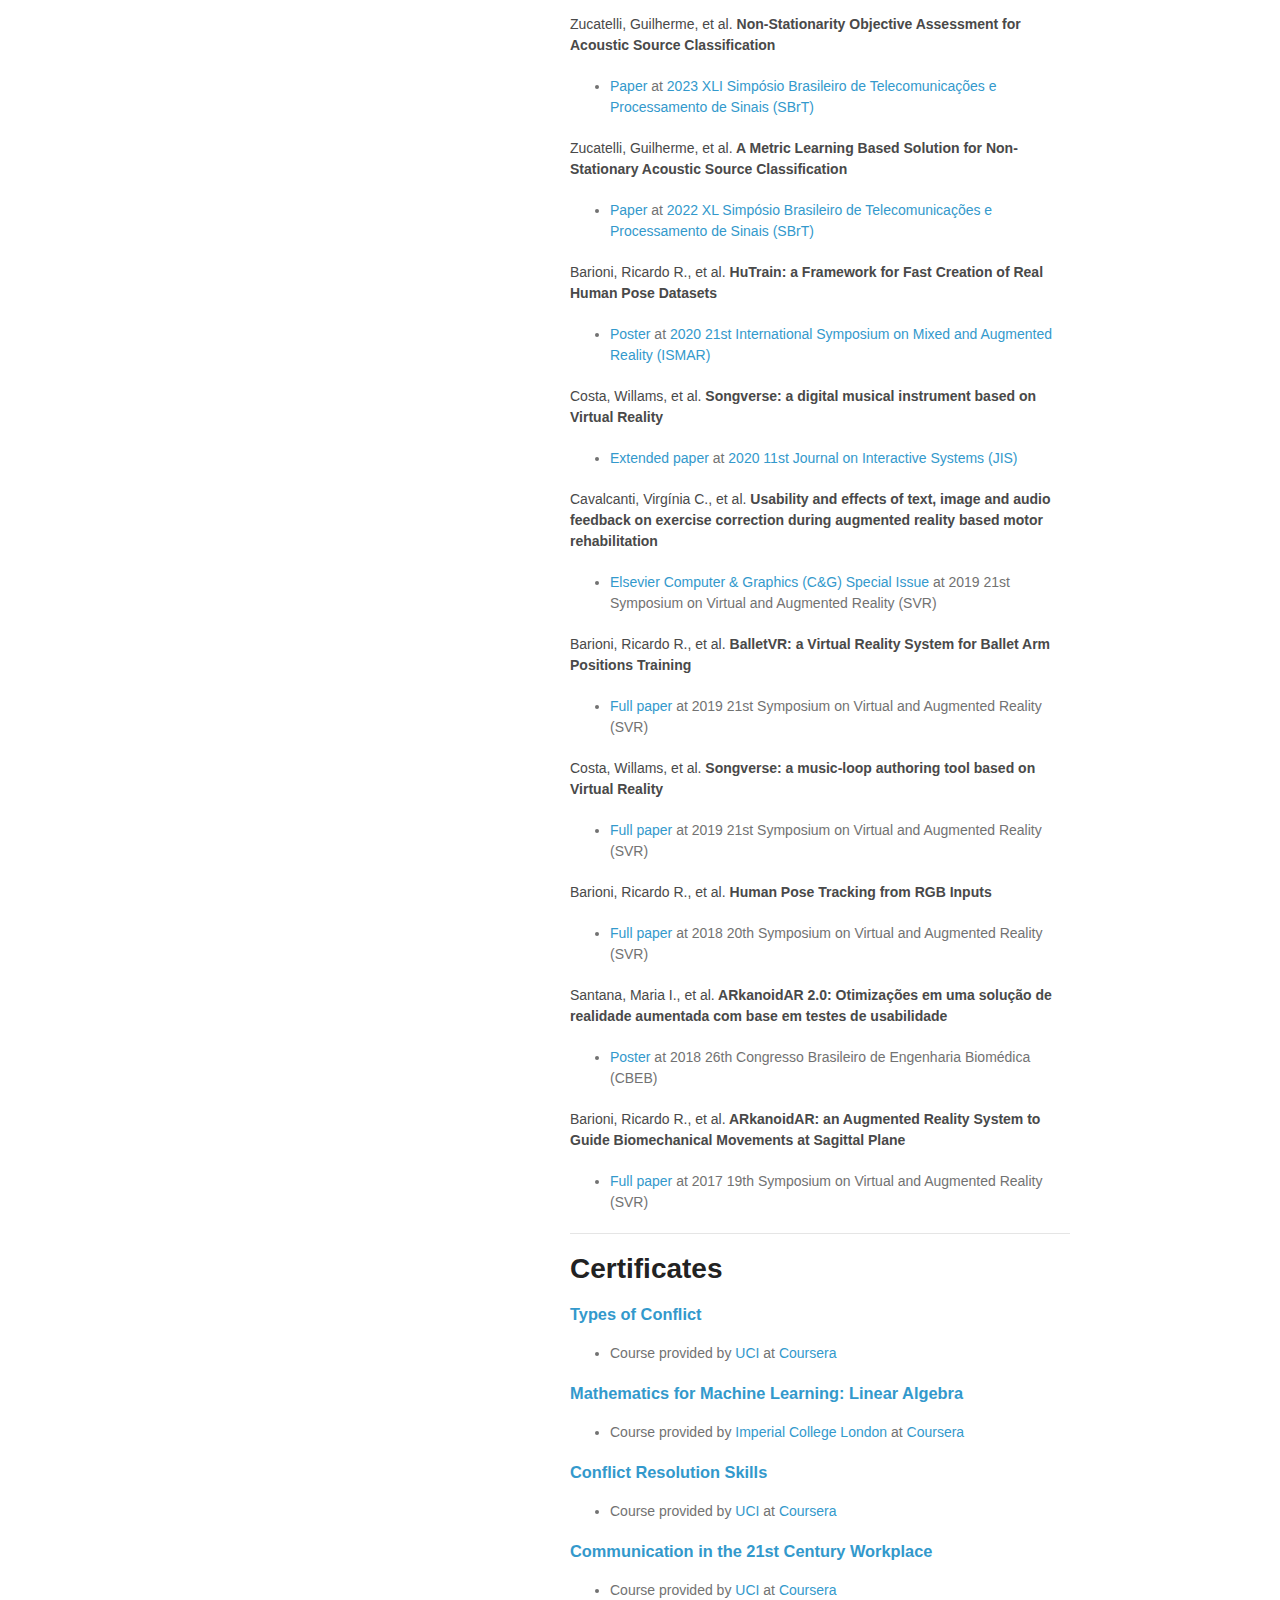
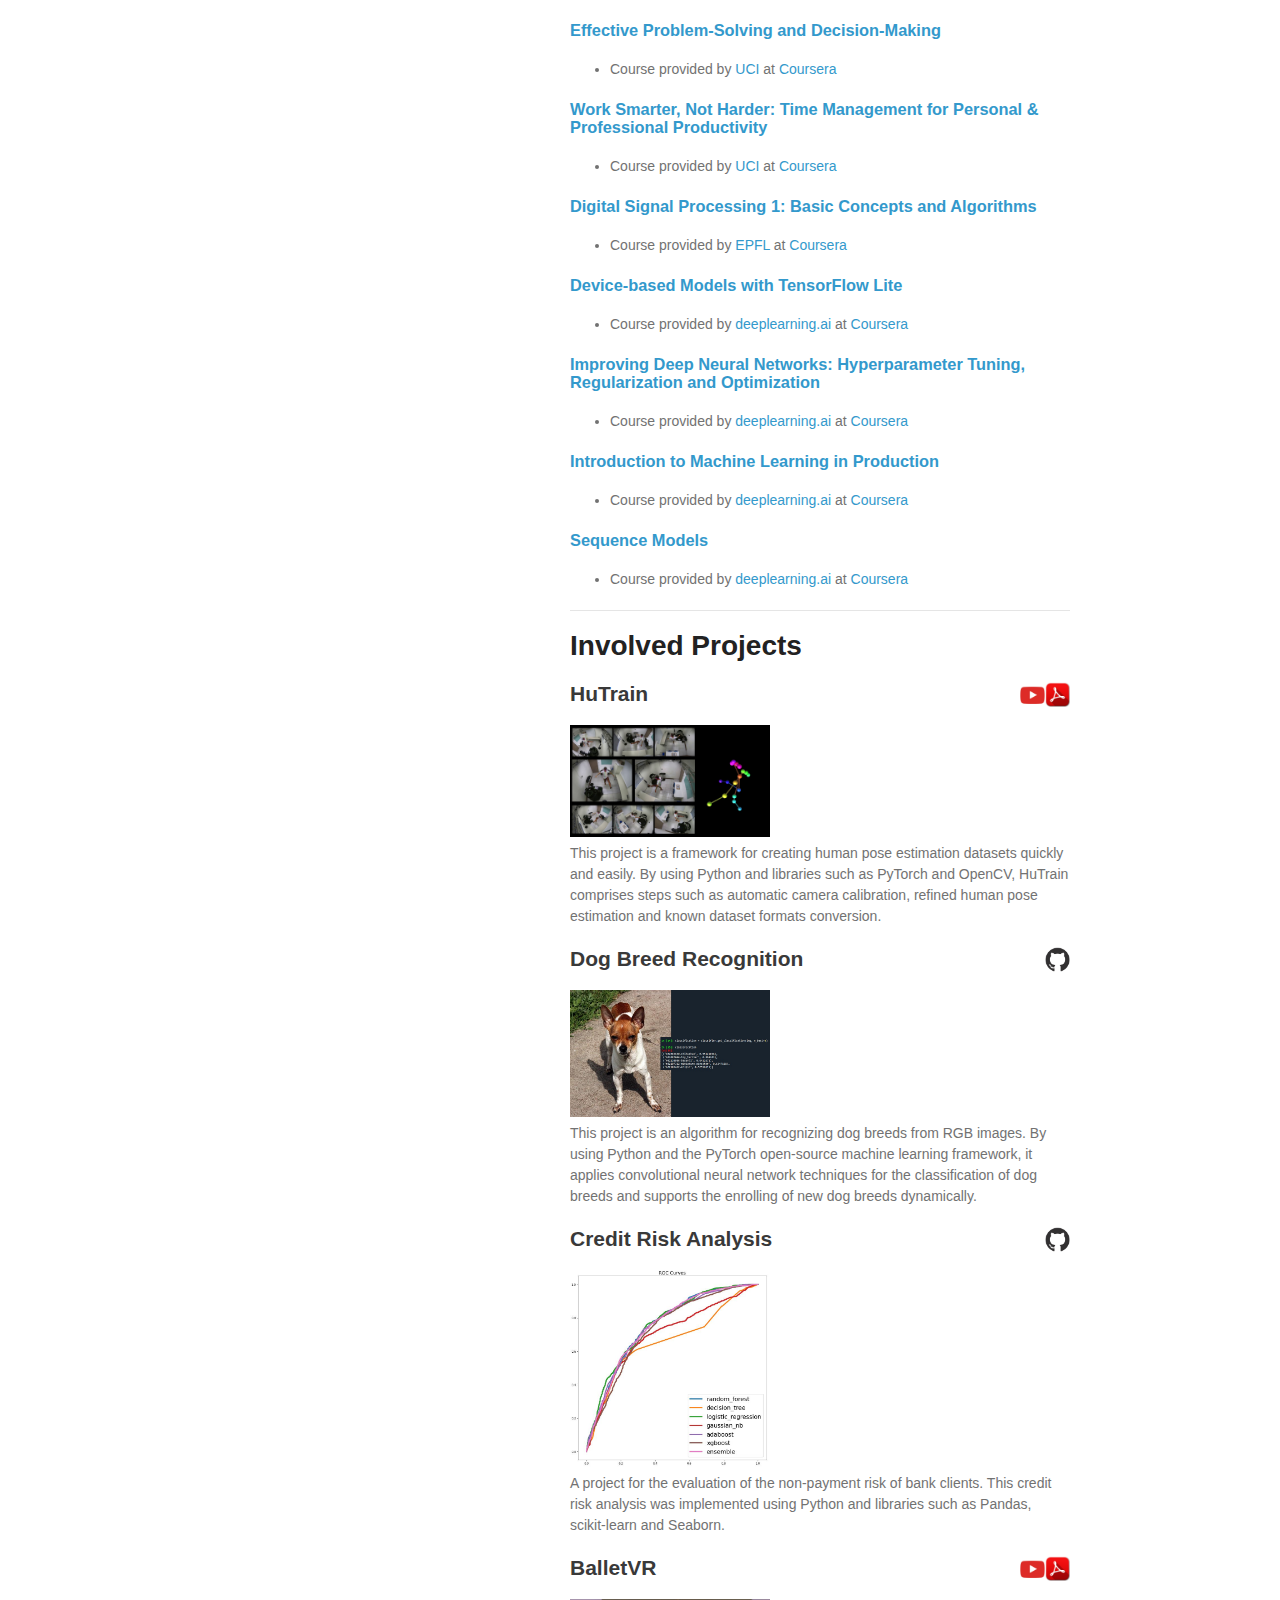
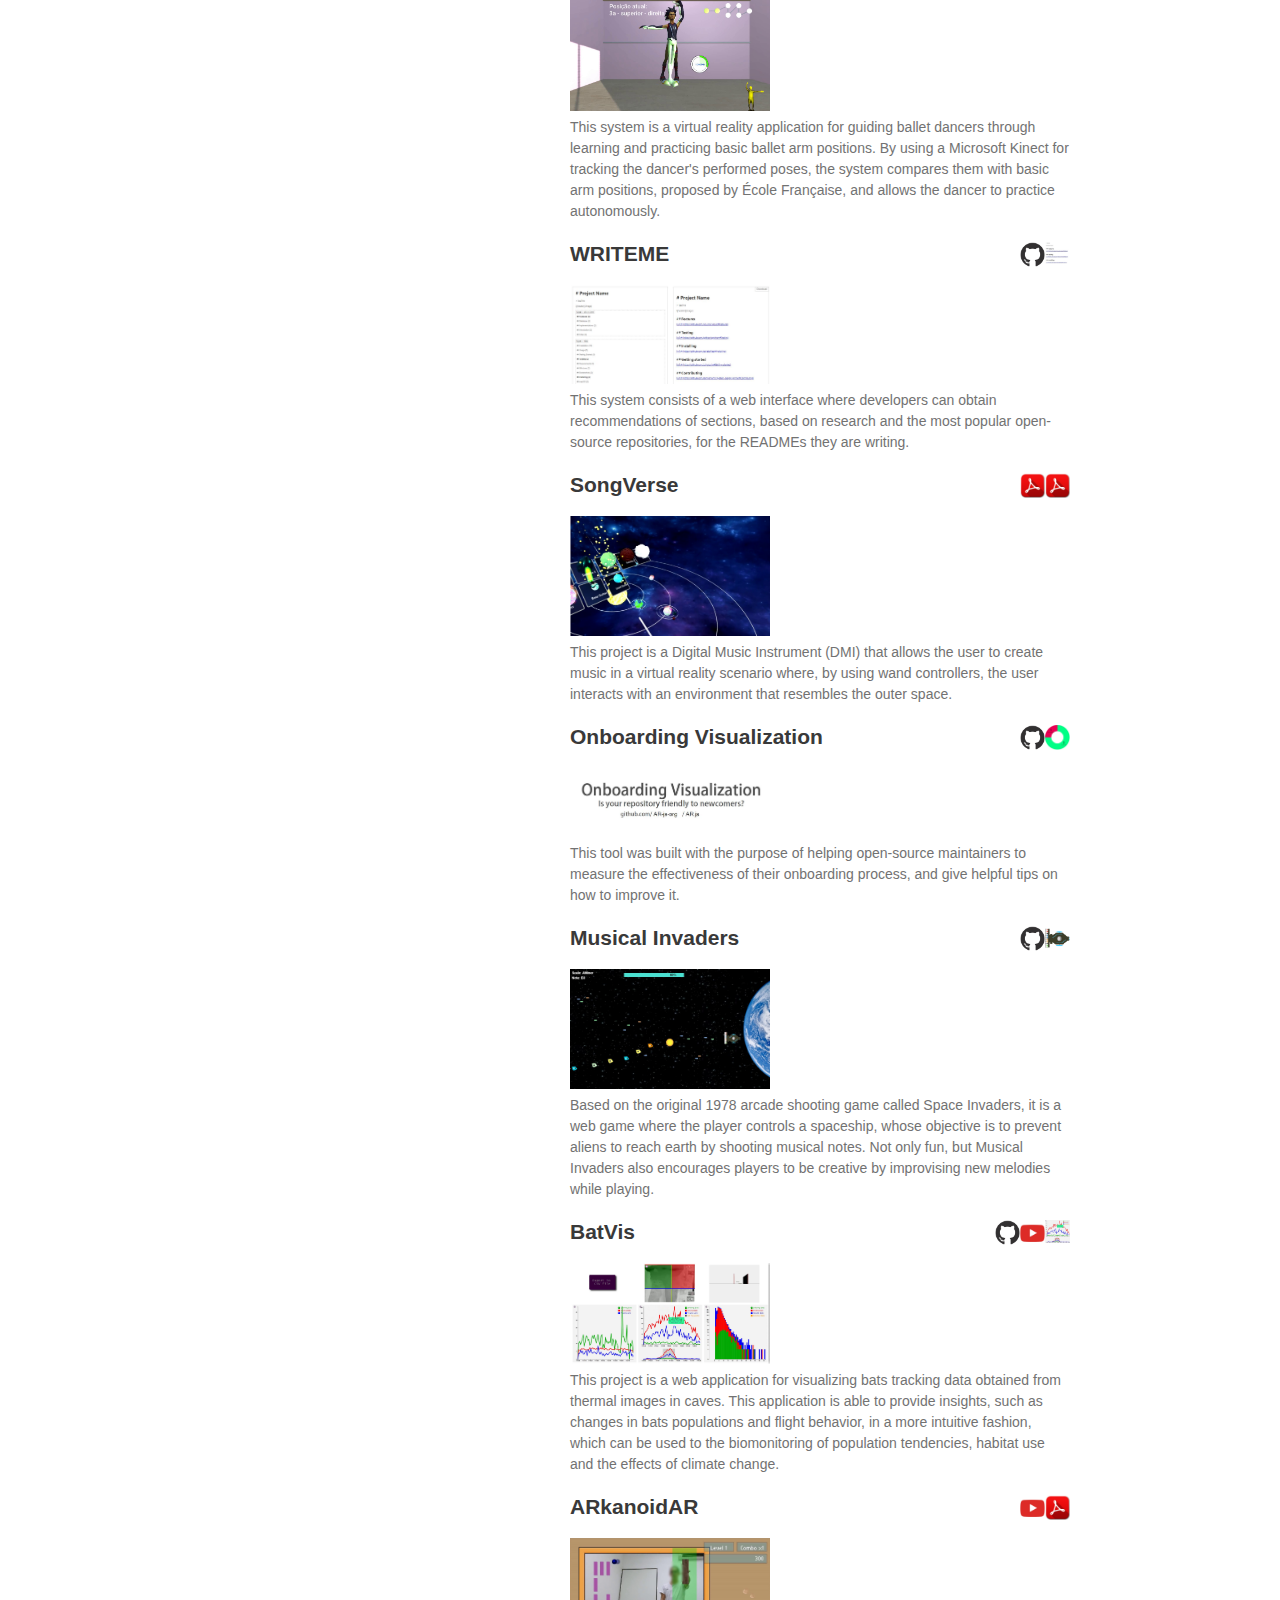
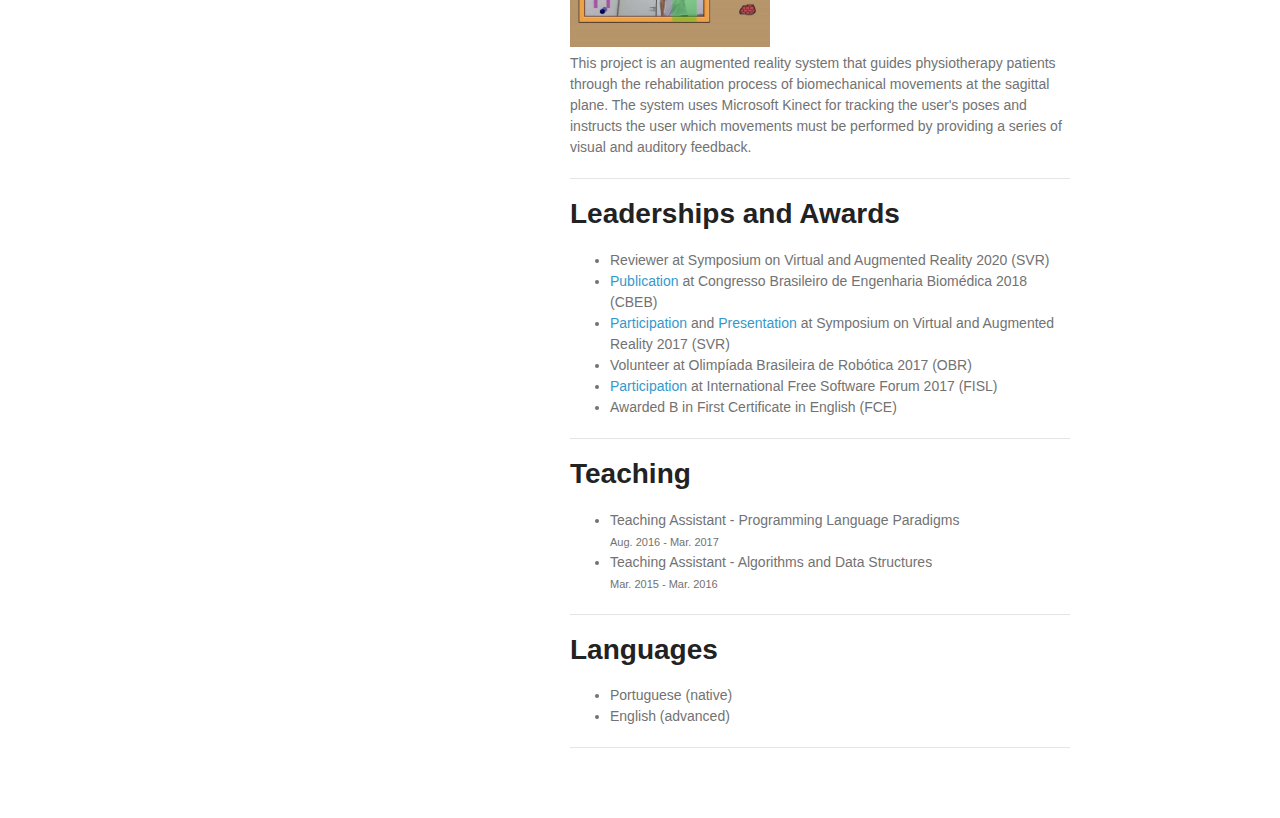
==== commit 40f8bc8e: "Update papers" ====
--- a/index.html
+++ b/index.html
@@ -126,6 +126,16 @@
         <h1><a id="designer-templates" class="anchor" href="#designer-templates" aria-hidden="true"><span aria-hidden="true" class="octicon octicon-link"></span></a>Involved Publications</h1>
         <div>
           <div>
+            <h4><span style="font-weight:normal;">Zucatelli, Guilherme, et al.</span> Improving Non-Stationary Acoustic Source Classification with Metric Learning</h4>
+            <ul>
+              <li><a href="https://biblioteca.sbrt.org.br/articles/4440">Paper</a> at <a href="https://sbrt2023.softaliza.com.br/">2023 XLI Simpósio Brasileiro de Telecomunicações e Processamento de Sinais (SBrT)</a></li>
+            </ul>
+
+            <h4><span style="font-weight:normal;">Zucatelli, Guilherme, et al.</span> Non-Stationarity Objective Assessment for Acoustic Source Classification</h4>
+            <ul>
+              <li><a href="https://biblioteca.sbrt.org.br/articles/4506">Paper</a> at <a href="https://sbrt2023.softaliza.com.br/">2023 XLI Simpósio Brasileiro de Telecomunicações e Processamento de Sinais (SBrT)</a></li>
+            </ul>
+
             <h4><span style="font-weight:normal;">Zucatelli, Guilherme, et al.</span> A Metric Learning Based Solution for Non-Stationary Acoustic Source Classification</h4>
             <ul>
               <li><a href="https://biblioteca.sbrt.org.br/articles/3598">Paper</a> at <a href="https://inatel.br/sbrt/">2022 XL Simpósio Brasileiro de Telecomunicações e Processamento de Sinais (SBrT)</a></li>
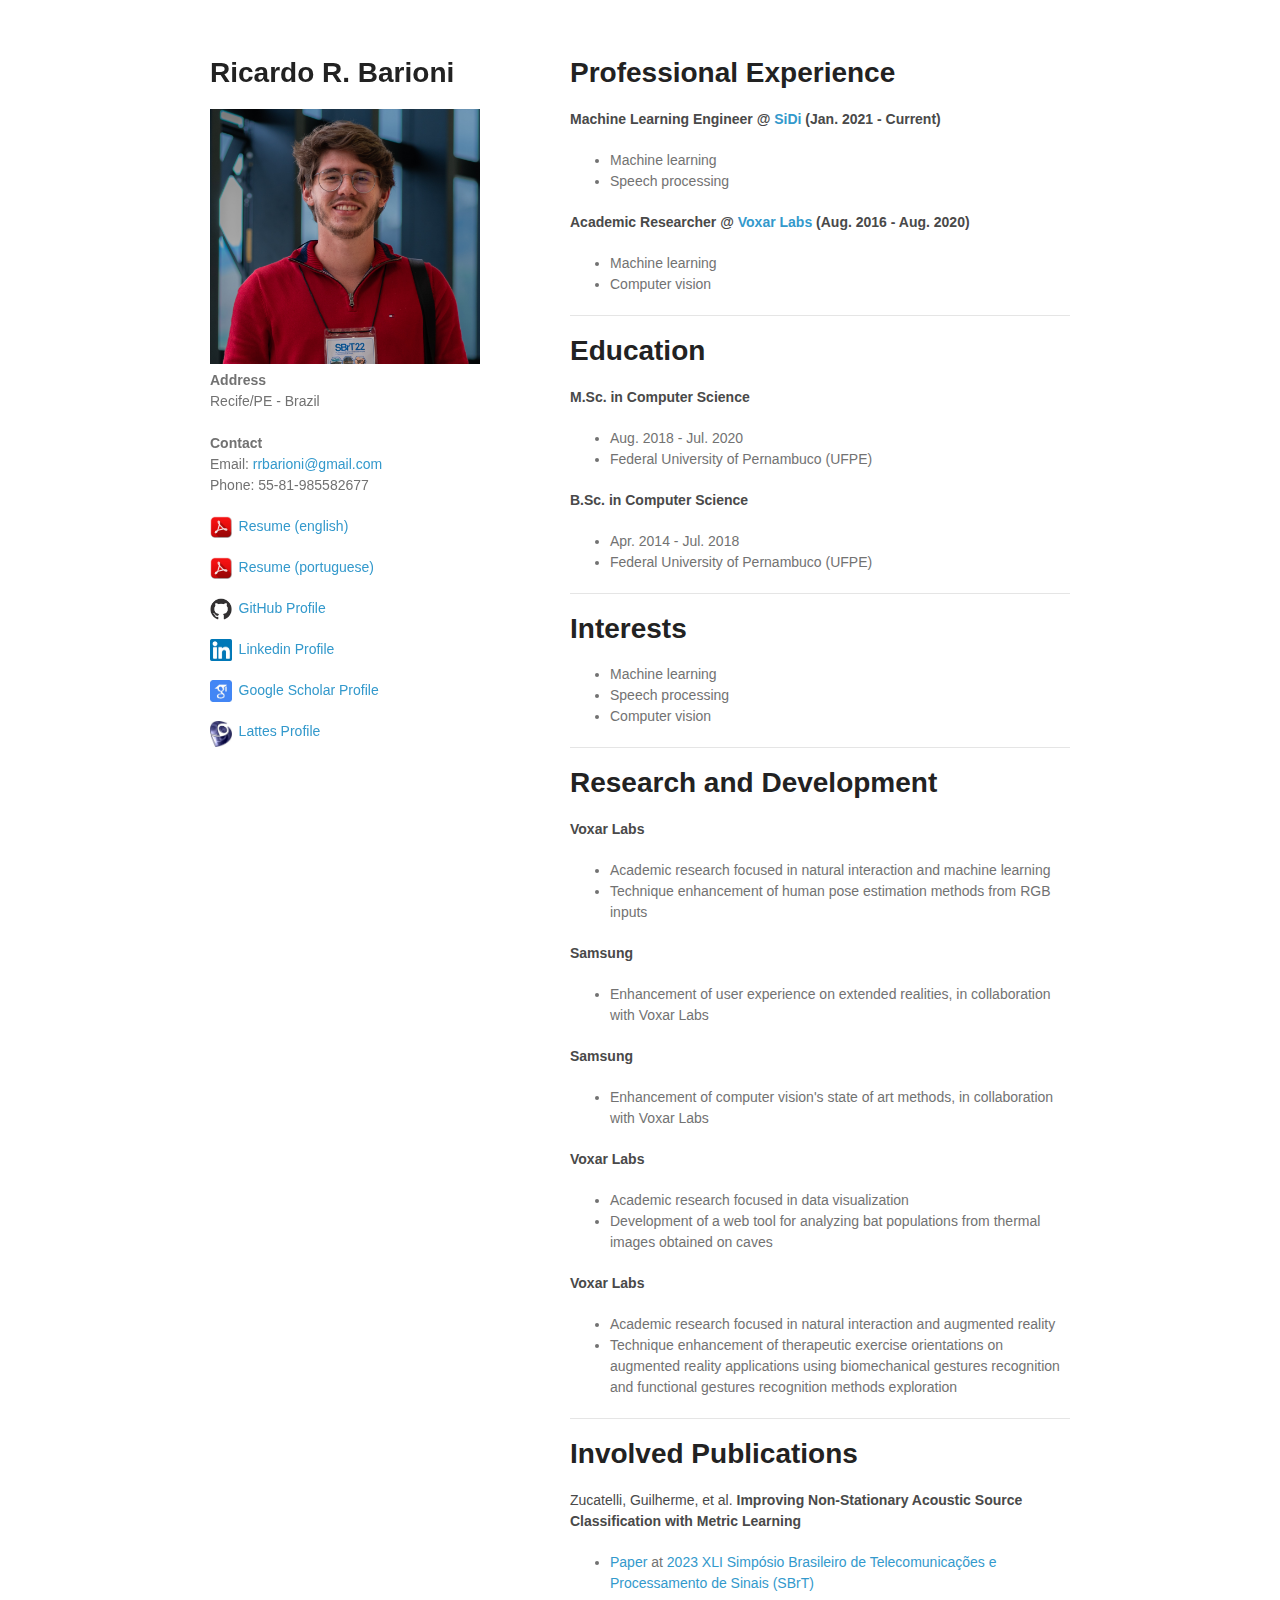
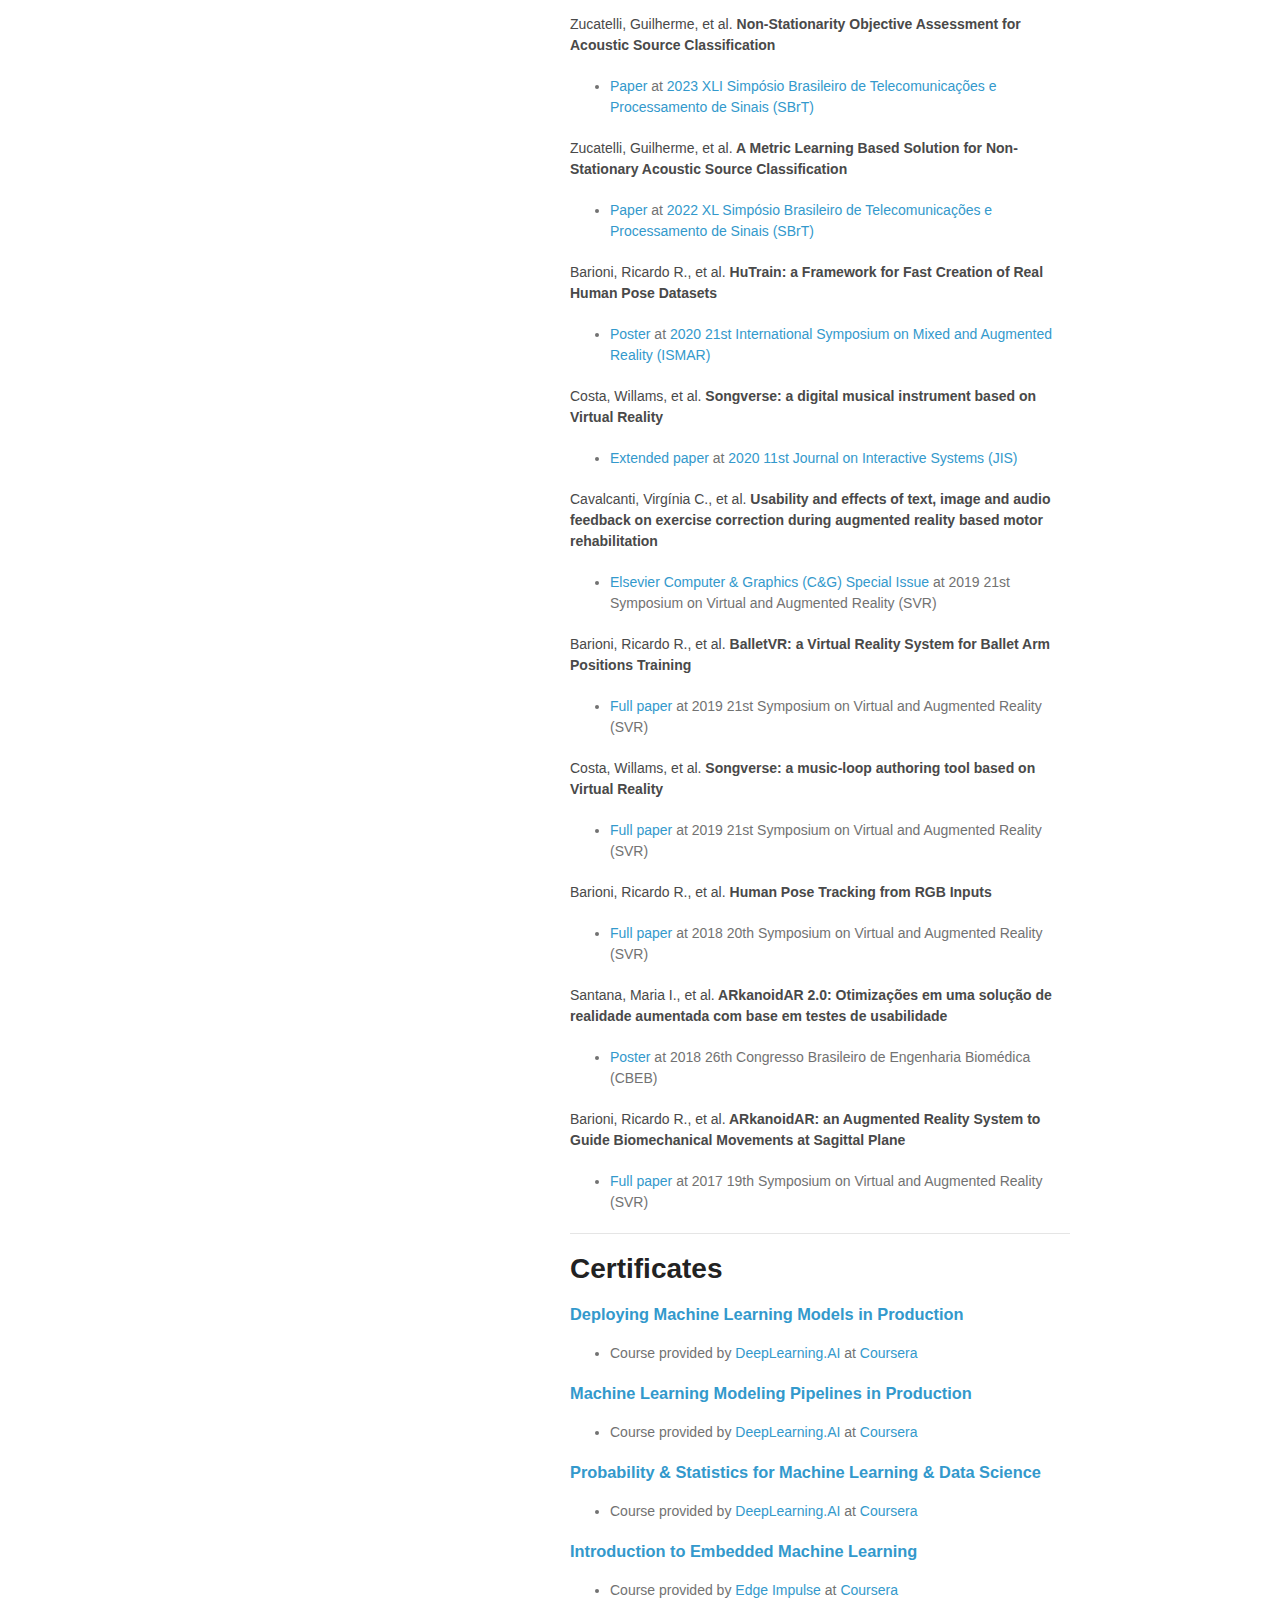
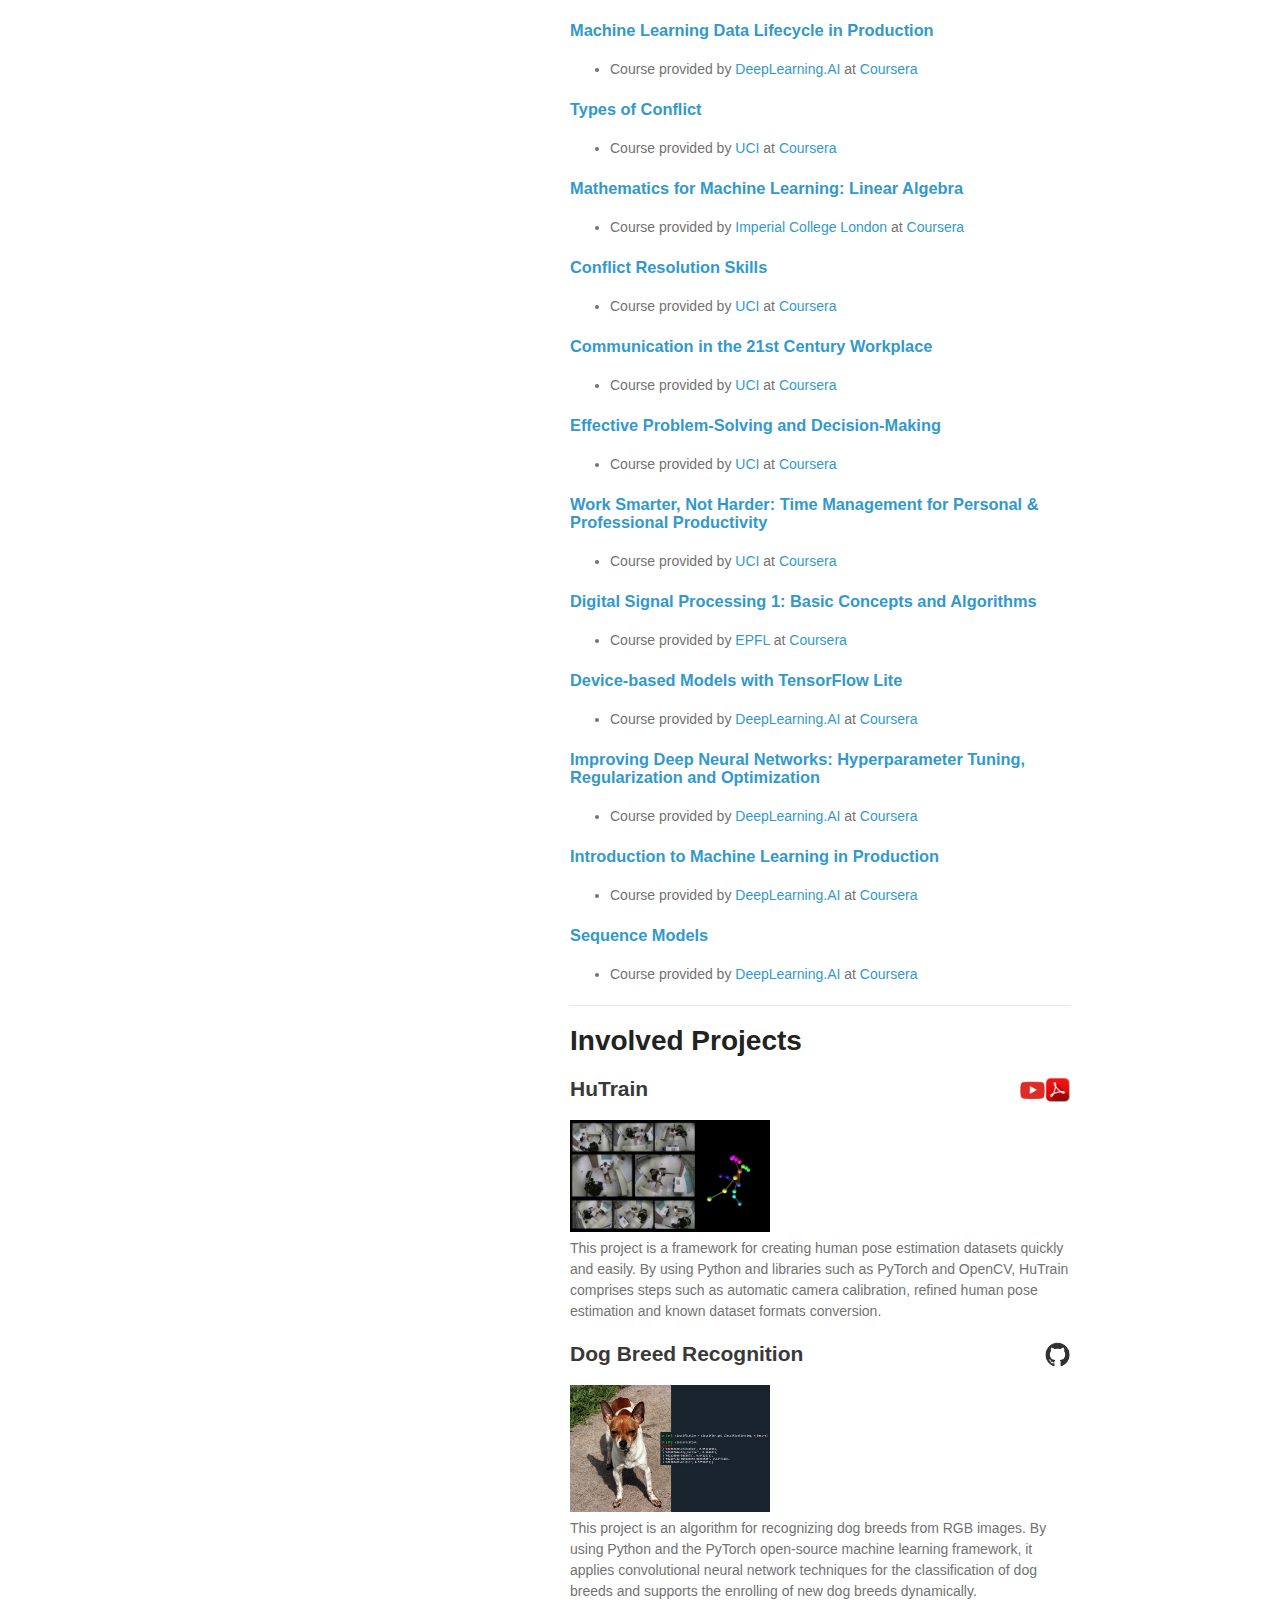
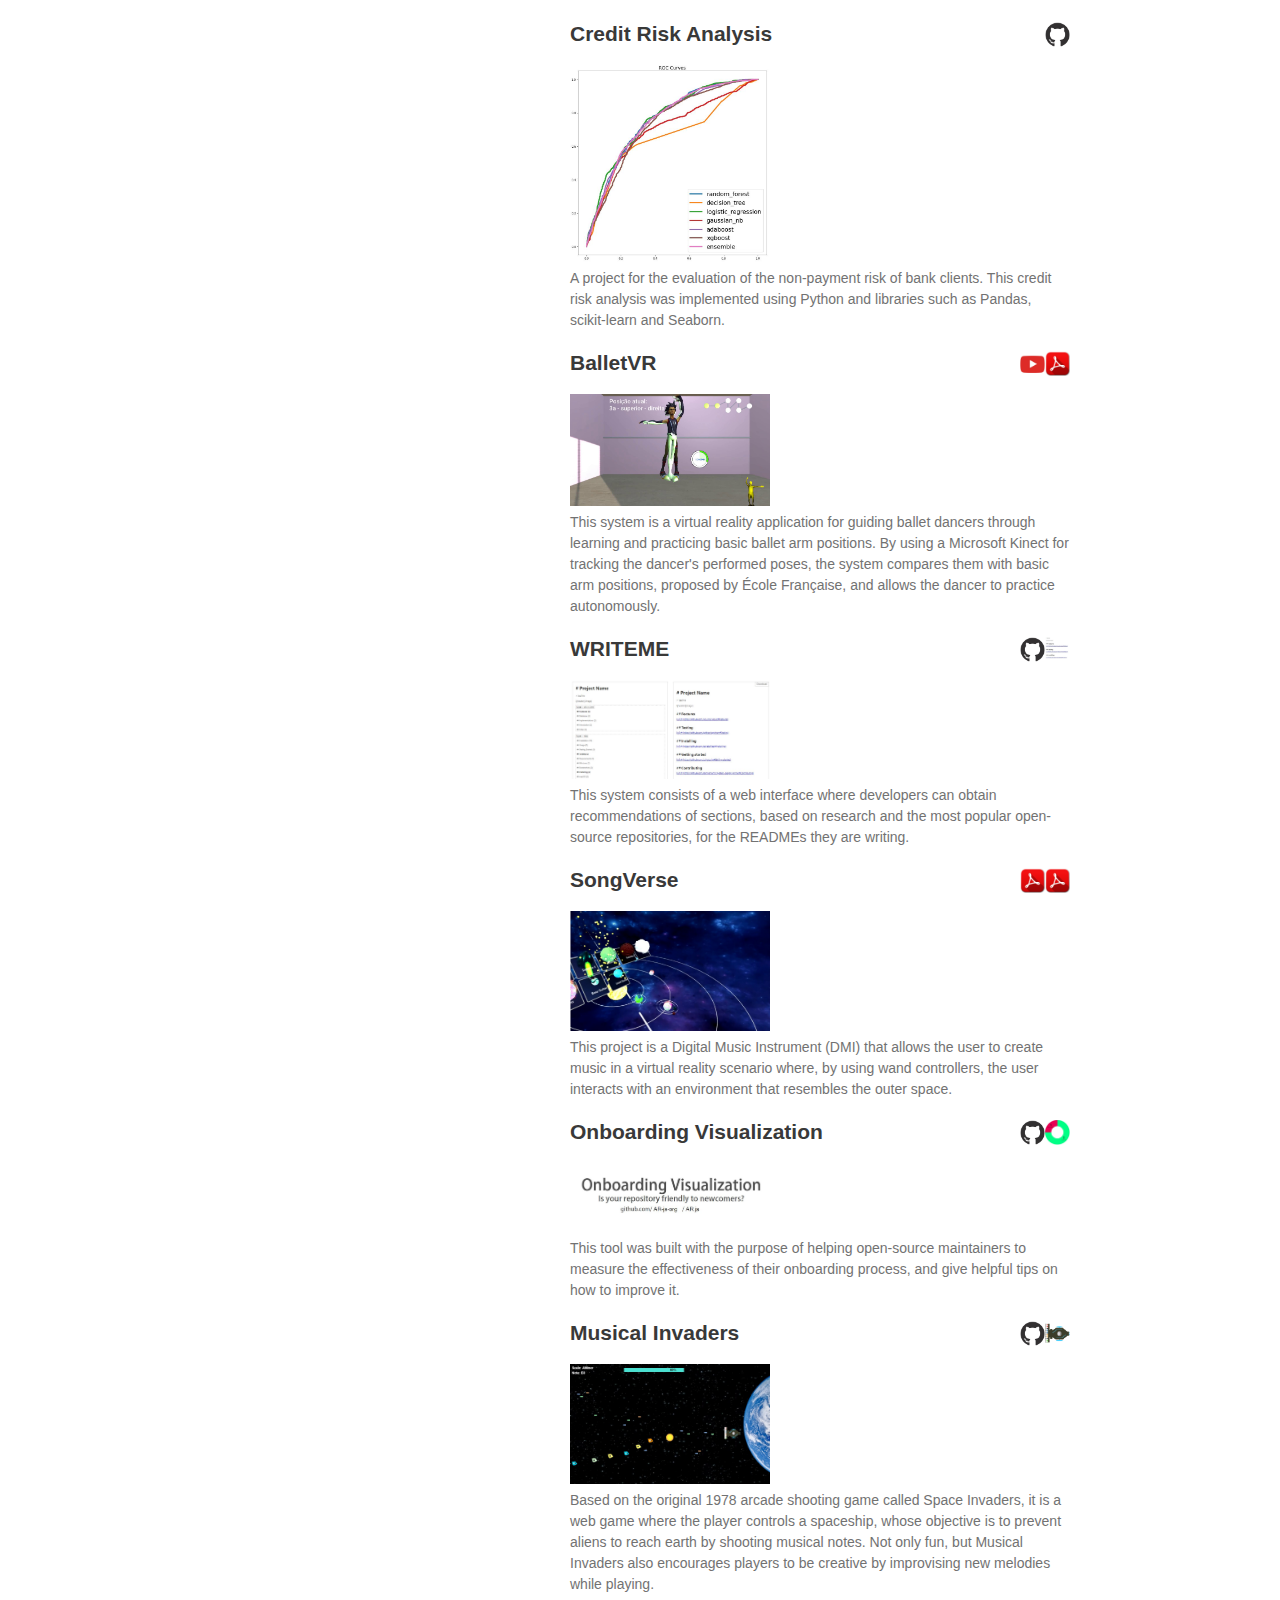
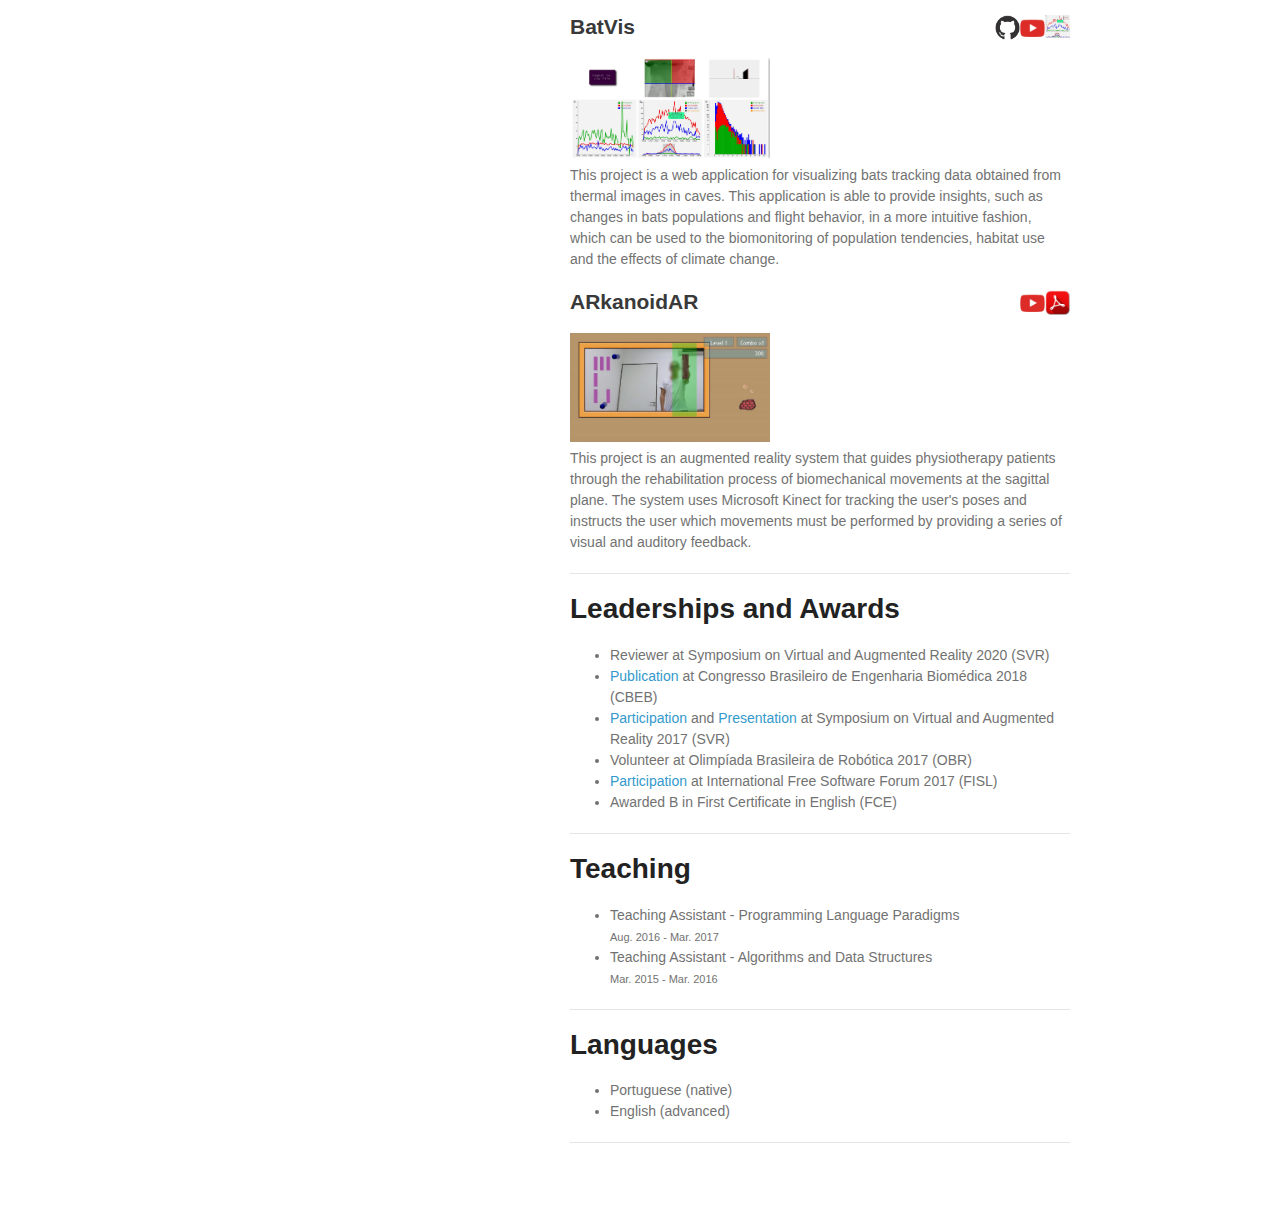
==== commit 7e0ba314: "Update coursera certifications" ====
--- a/index.html
+++ b/index.html
@@ -187,6 +187,36 @@
         <h1><a id="designer-templates" class="anchor" href="#designer-templates" aria-hidden="true"><span aria-hidden="true" class="octicon octicon-link"></span></a>Certificates</h1>
         <div>
           <div>
+            <h3><a href="resources/coursera/deploying_machine_learning_models_in_production.pdf">Deploying Machine Learning Models in Production</a></h3>
+            <ul>
+              <li>Course provided by <a href="https://www.deeplearning.ai/">DeepLearning.AI</a> at <a href="https://www.coursera.org/learn/deploying-machine-learning-models-in-production">Coursera</a></li>
+            </ul>
+          </div>
+          <div>
+            <h3><a href="resources/coursera/machine_learning_modeling_pipelines_in_production.pdf">Machine Learning Modeling Pipelines in Production</a></h3>
+            <ul>
+              <li>Course provided by <a href="https://www.deeplearning.ai/">DeepLearning.AI</a> at <a href="https://www.coursera.org/learn/machine-learning-modeling-pipelines-in-production">Coursera</a></li>
+            </ul>
+          </div>
+          <div>
+            <h3><a href="resources/coursera/probability_statistics_for_machine_learning_data_science.pdf">Probability & Statistics for Machine Learning & Data Science</a></h3>
+            <ul>
+              <li>Course provided by <a href="https://www.deeplearning.ai/">DeepLearning.AI</a> at <a href="https://www.coursera.org/learn/machine-learning-probability-and-statistics">Coursera</a></li>
+            </ul>
+          </div>
+          <div>
+            <h3><a href="resources/coursera/introduction_to_embedded_machine_learning.pdf">Introduction to Embedded Machine Learning</a></h3>
+            <ul>
+              <li>Course provided by <a href="https://edgeimpulse.com/">Edge Impulse</a> at <a href="https://www.coursera.org/learn/introduction-to-embedded-machine-learning">Coursera</a></li>
+            </ul>
+          </div>
+          <div>
+            <h3><a href="resources/coursera/machine_learning_data_lifecycle_in_production.pdf">Machine Learning Data Lifecycle in Production</a></h3>
+            <ul>
+              <li>Course provided by <a href="https://www.deeplearning.ai/">DeepLearning.AI</a> at <a href="https://www.coursera.org/learn/machine-learning-data-lifecycle-in-production">Coursera</a></li>
+            </ul>
+          </div>
+          <div>
             <h3><a href="resources/coursera/types_of_conflict.pdf">Types of Conflict</a></h3>
             <ul>
               <li>Course provided by <a href="https://uci.edu/">UCI</a> at <a href="https://www.coursera.org/learn/types-of-conflict">Coursera</a></li>
@@ -231,25 +261,25 @@
           <div>
             <h3><a href="resources/coursera/device-based_models_with_tensorflow_lite.pdf">Device-based Models with TensorFlow Lite</a></h3>
             <ul>
-              <li>Course provided by <a href="https://www.deeplearning.ai/">deeplearning.ai</a> at <a href="https://www.coursera.org/learn/device-based-models-tensorflow">Coursera</a></li>
+              <li>Course provided by <a href="https://www.deeplearning.ai/">DeepLearning.AI</a> at <a href="https://www.coursera.org/learn/device-based-models-tensorflow">Coursera</a></li>
             </ul>
           </div>
           <div>
             <h3><a href="resources/coursera/improving_deep_neural_networks_hyperparameter_tuning_regularization_and_optimization.pdf">Improving Deep Neural Networks: Hyperparameter Tuning, Regularization and Optimization</a></h3>
             <ul>
-              <li>Course provided by <a href="https://www.deeplearning.ai/">deeplearning.ai</a> at <a href="https://www.coursera.org/learn/deep-neural-network">Coursera</a></li>
+              <li>Course provided by <a href="https://www.deeplearning.ai/">DeepLearning.AI</a> at <a href="https://www.coursera.org/learn/deep-neural-network">Coursera</a></li>
             </ul>
           </div>
           <div>
             <h3><a href="resources/coursera/introduction_to_machine_learning_in_production.pdf">Introduction to Machine Learning in Production</a></h3>
             <ul>
-              <li>Course provided by <a href="https://www.deeplearning.ai/">deeplearning.ai</a> at <a href="https://www.coursera.org/learn/introduction-to-machine-learning-in-production">Coursera</a></li>
+              <li>Course provided by <a href="https://www.deeplearning.ai/">DeepLearning.AI</a> at <a href="https://www.coursera.org/learn/introduction-to-machine-learning-in-production">Coursera</a></li>
             </ul>
           </div>
           <div>
             <h3><a href="resources/coursera/sequence_models.pdf">Sequence Models</a></h3>
             <ul>
-              <li>Course provided by <a href="https://www.deeplearning.ai/">deeplearning.ai</a> at <a href="https://www.coursera.org/learn/nlp-sequence-models">Coursera</a></li>
+              <li>Course provided by <a href="https://www.deeplearning.ai/">DeepLearning.AI</a> at <a href="https://www.coursera.org/learn/nlp-sequence-models">Coursera</a></li>
             </ul>
           </div>
         </div>
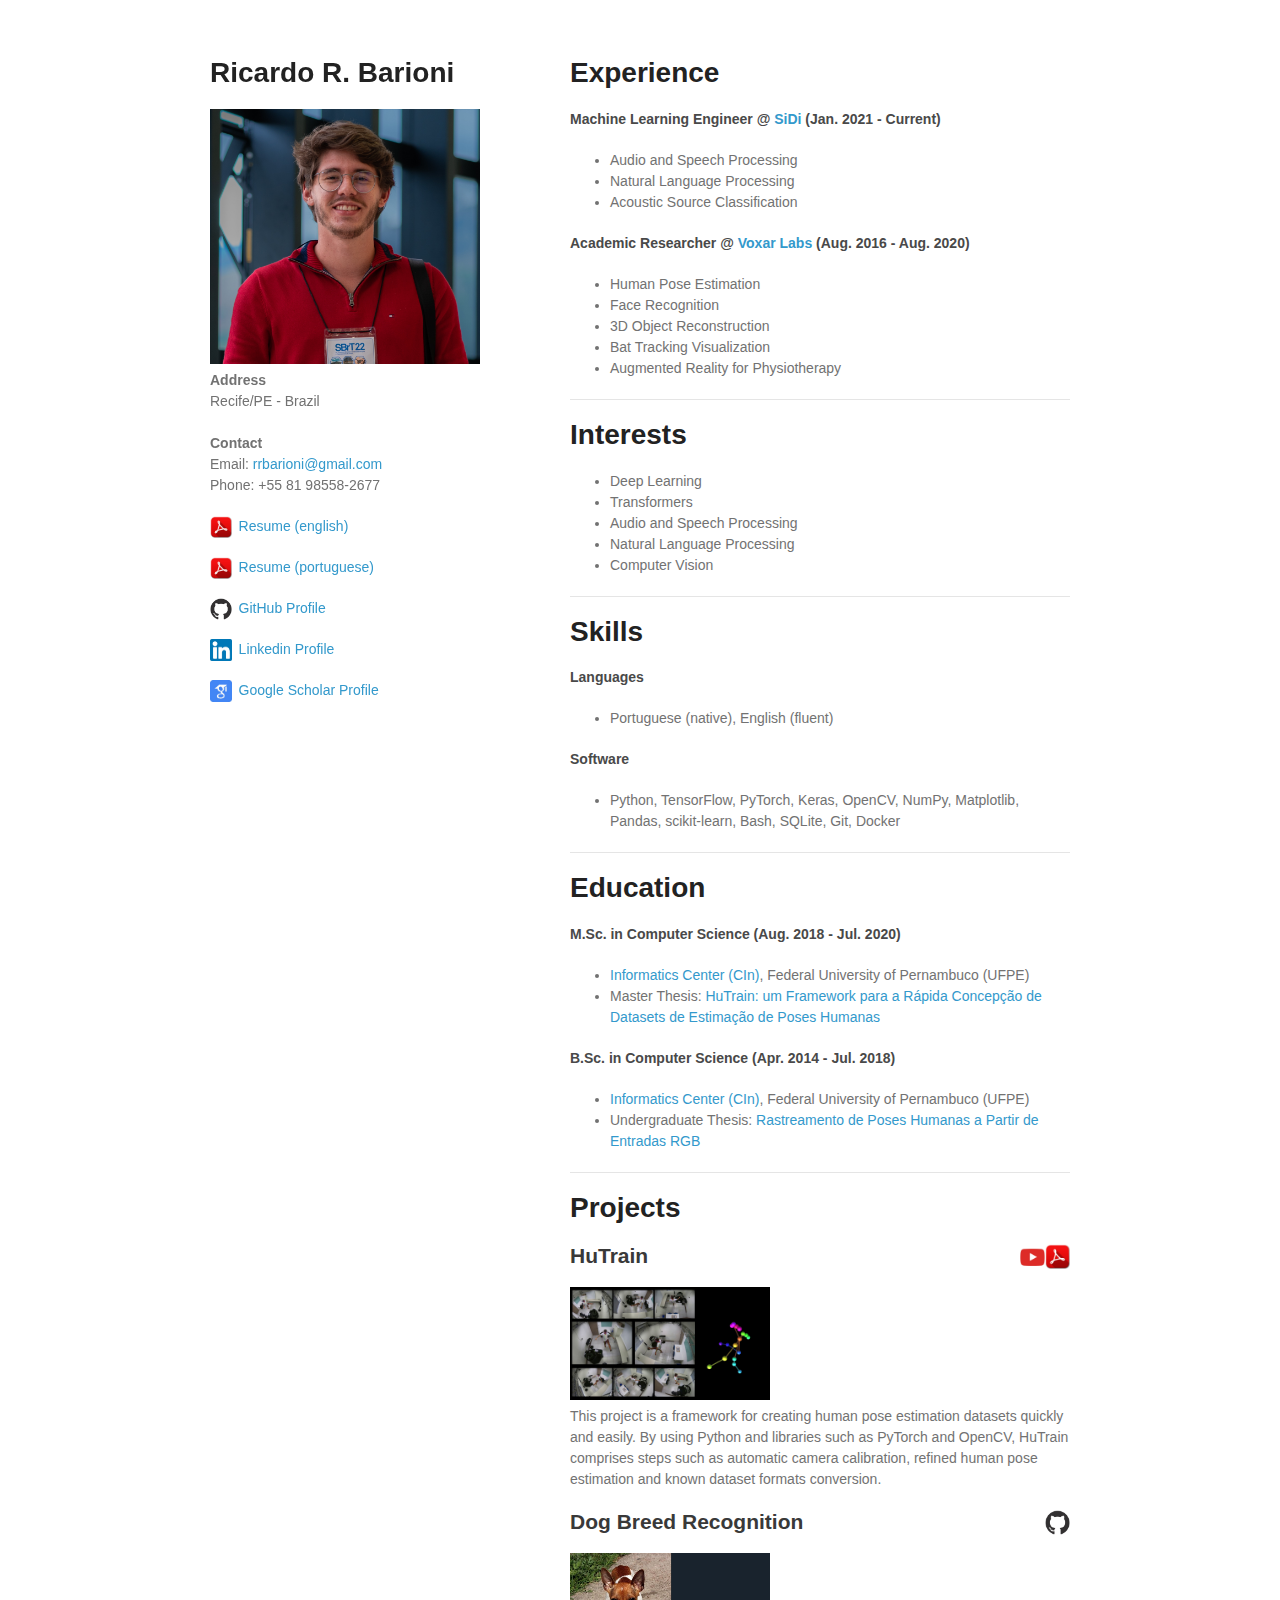
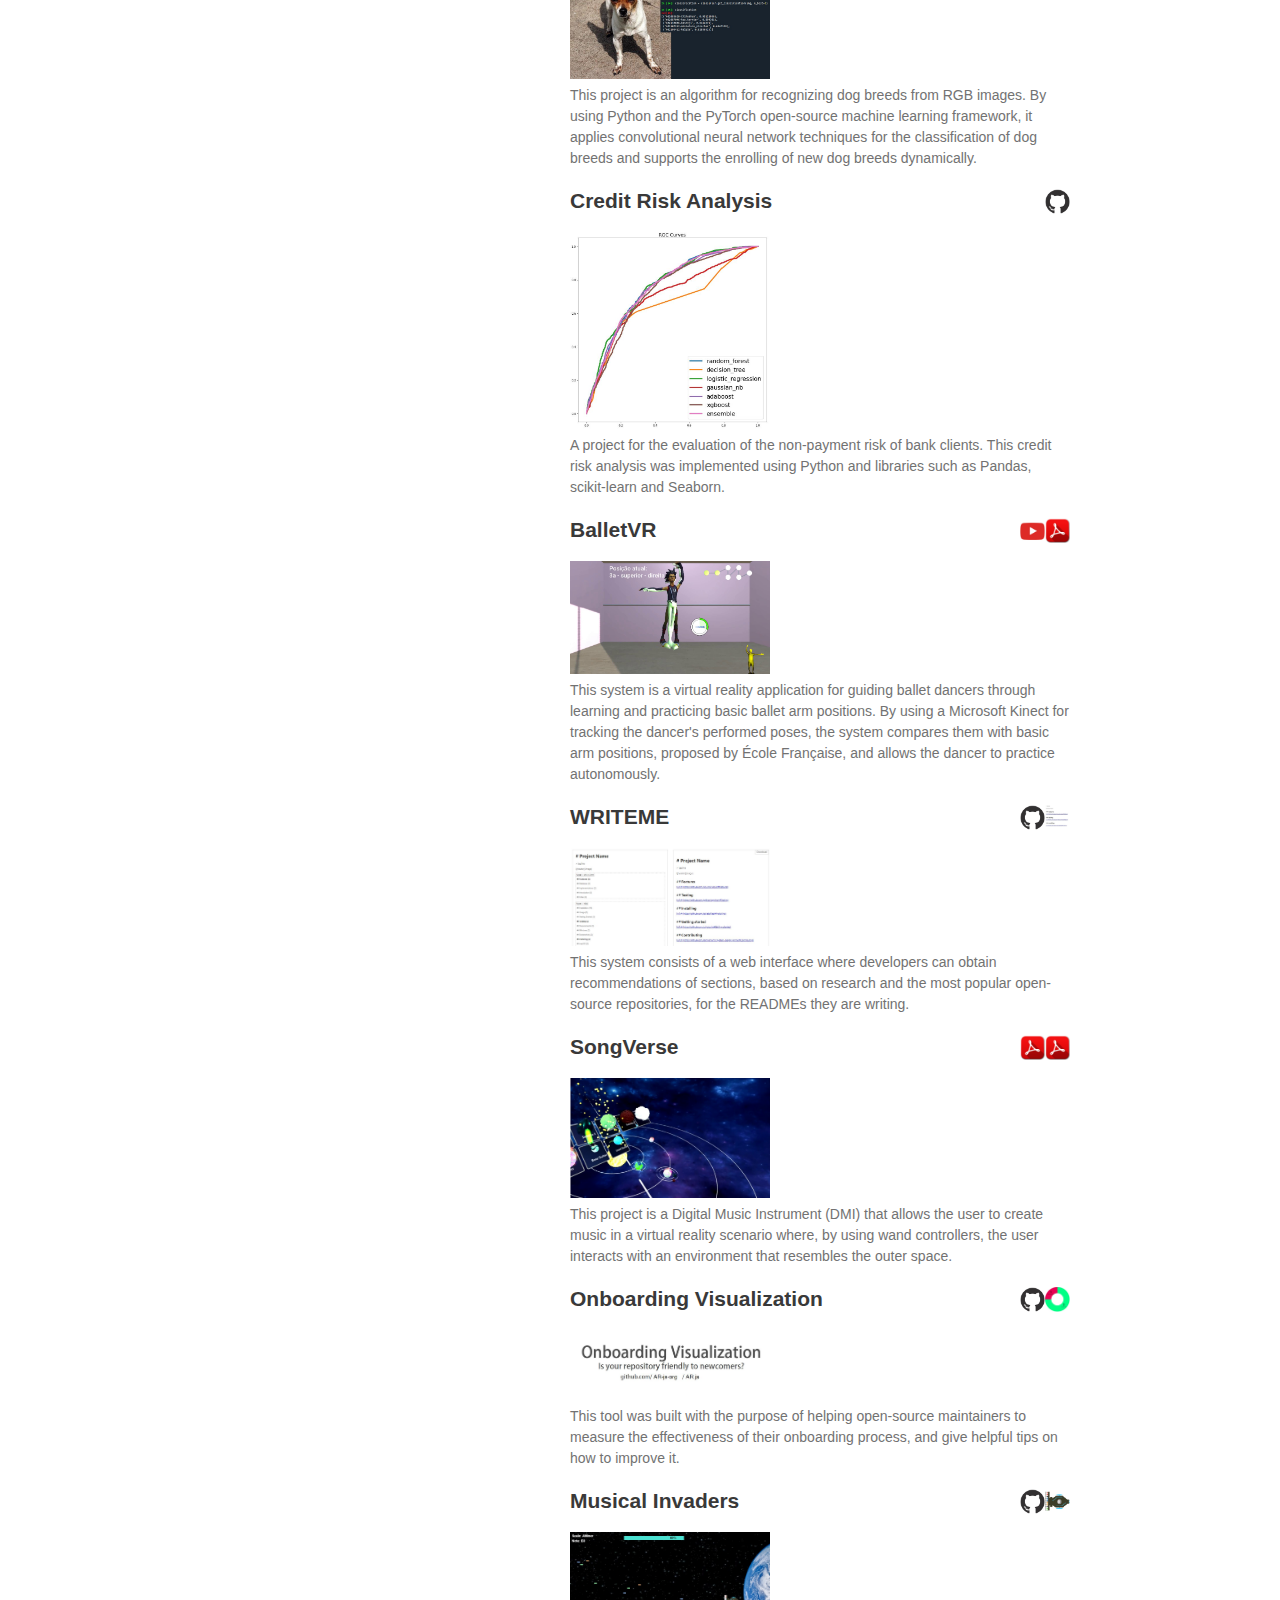
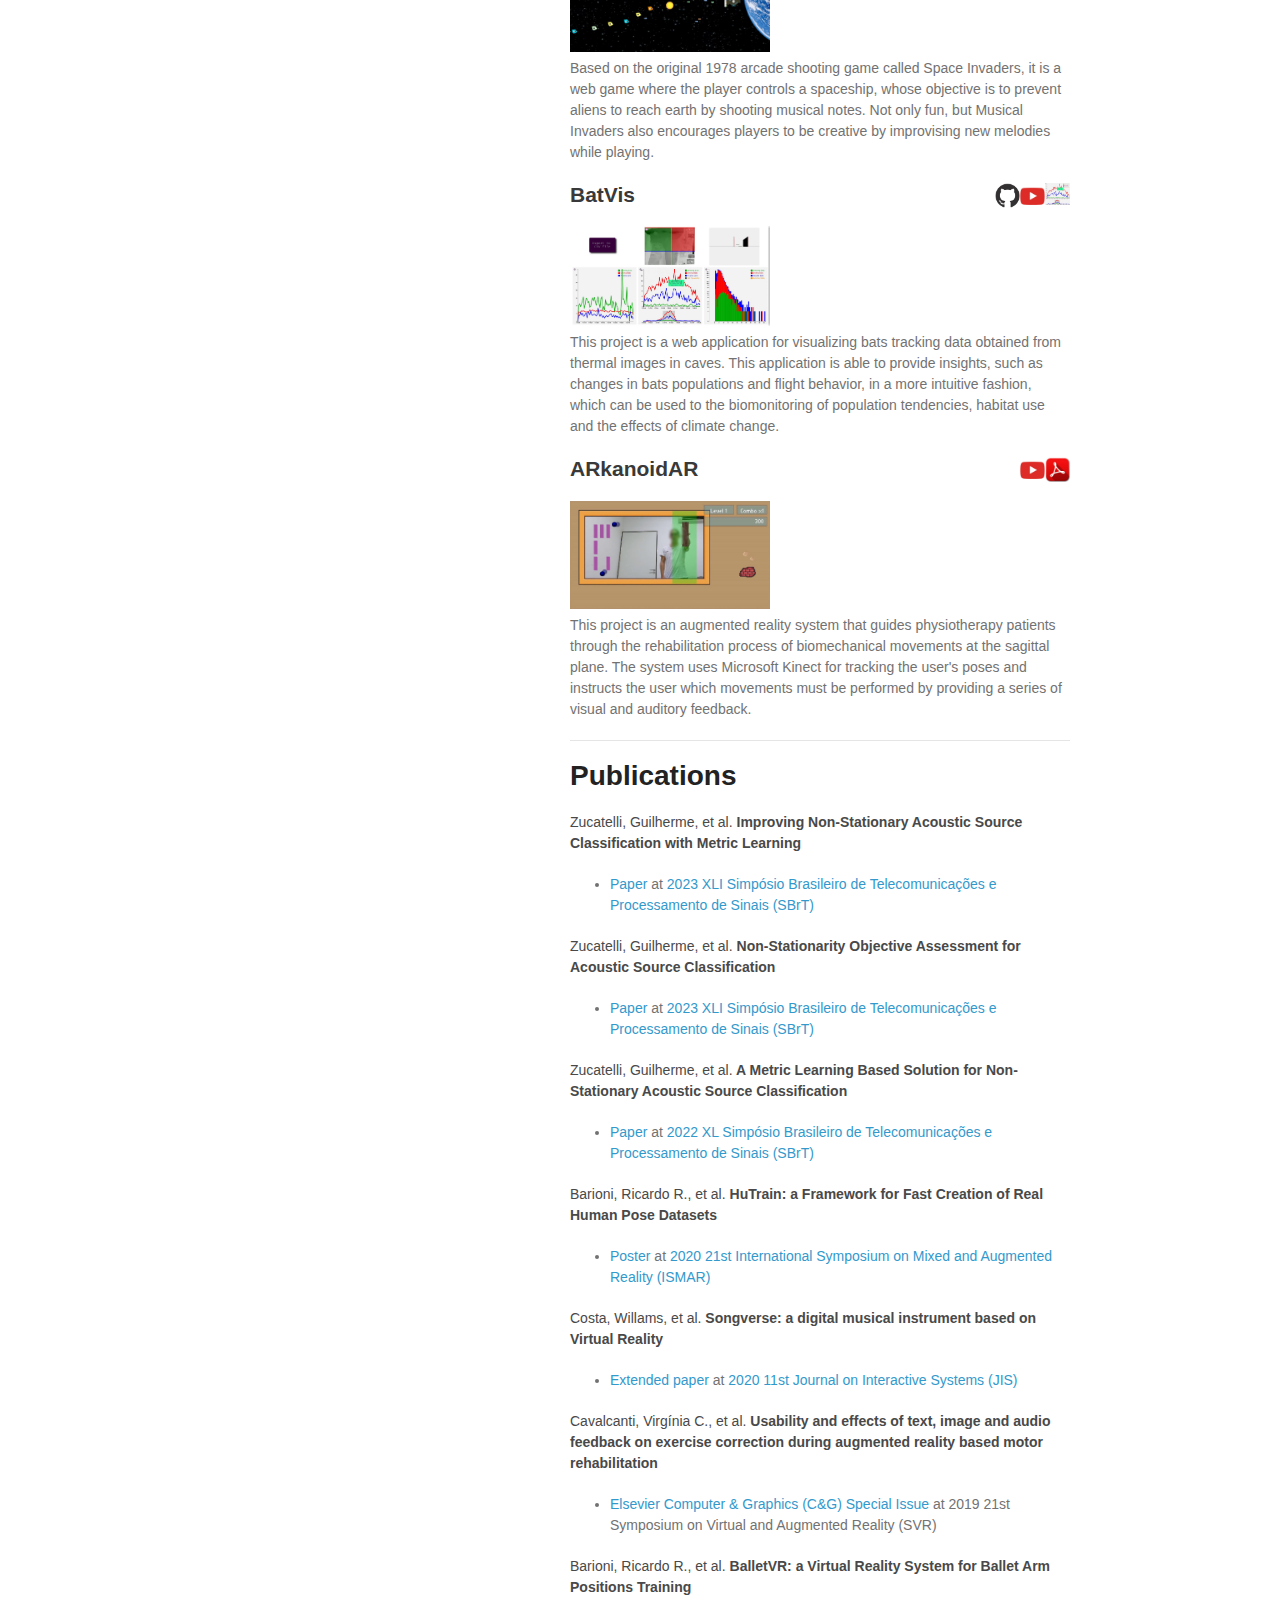
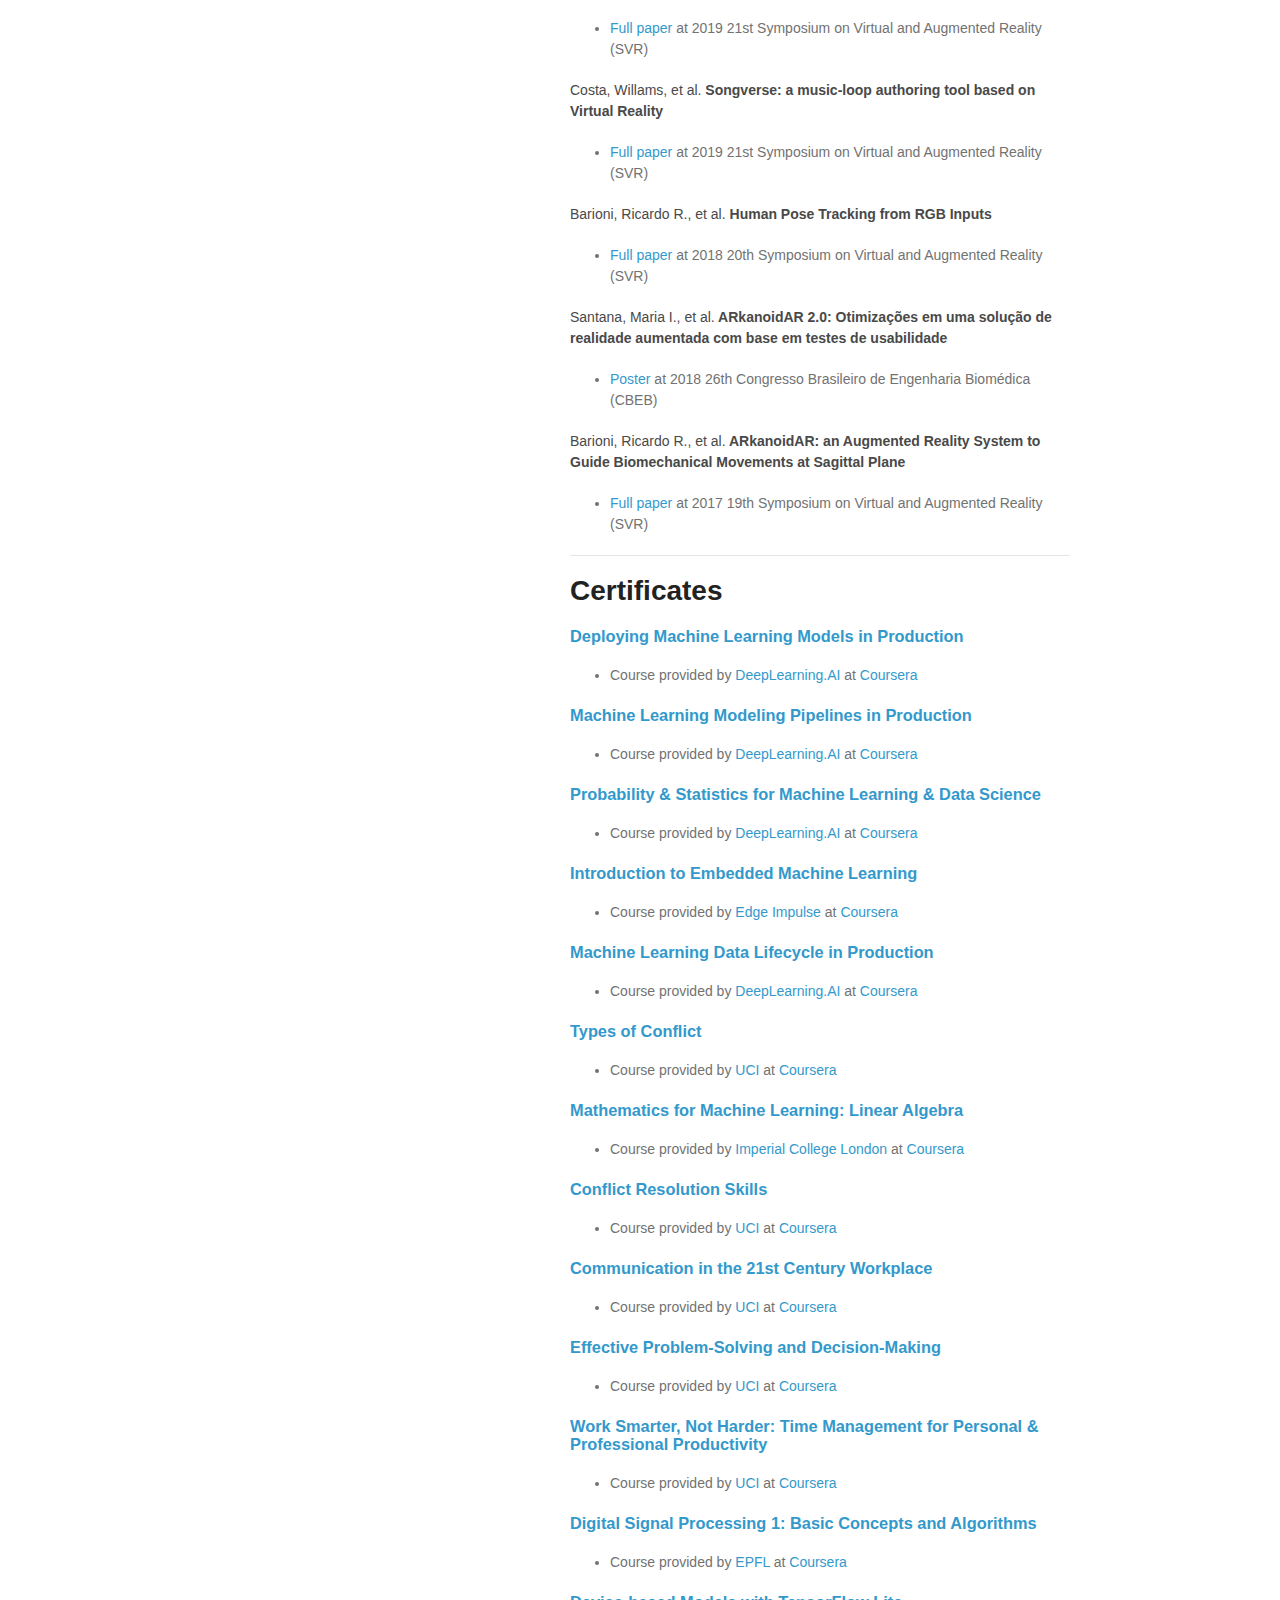
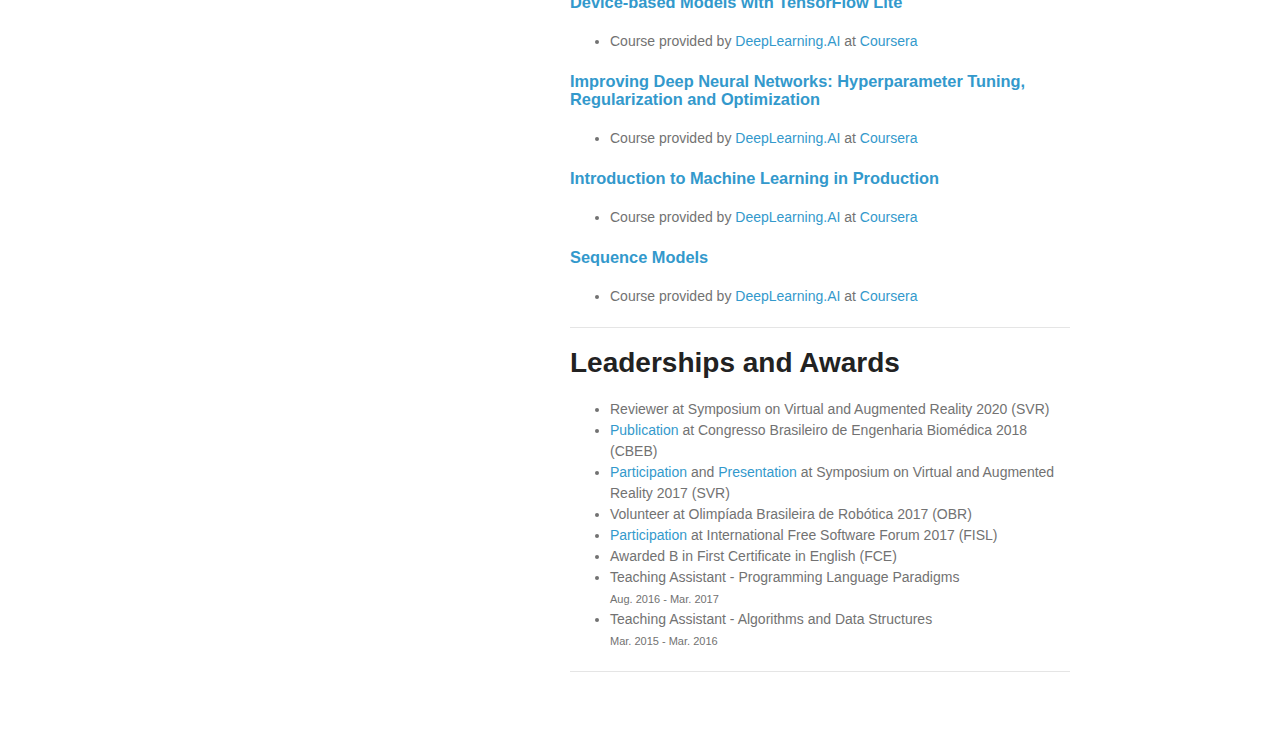
==== commit b228bd6c: "Update CV" ====
--- a/index.html
+++ b/index.html
@@ -20,7 +20,7 @@
           <br/>Recife/PE - Brazil
           <br/><br/><b>Contact</b>
           <br/>Email: <a href="mailto:rrbarioni@gmail.com">rrbarioni@gmail.com</a>
-          <br/>Phone: 55-81-985582677
+          <br/>Phone: +55 81 98558-2677
         </p>
 
         <div class="view">
@@ -42,250 +42,76 @@
         <div class="view">
           <a href="https://scholar.google.com.br/citations?user=FMcdiUQAAAAJ&hl=pt-BR&oi=ao"><img src="resources/images/google_scholar.jpg" alt="Editor Tools GIT" style="width:8%;float:left"><p>&#8192Google Scholar Profile</p></a>
         </div>
-
-        <div class="view">
-          <a href="http://buscatextual.cnpq.br/buscatextual/visualizacv.do?id=K8068198P6"><img src="resources/images/lattes.jpg" alt="Editor Tools GIT" style="width:8%;float:left"><p>&#8192Lattes Profile</p></a>
-        </div>
       </header>
 
       <section>
-        <h1><a id="designer-templates" class="anchor" href="#designer-templates" aria-hidden="true"><span aria-hidden="true" class="octicon octicon-link"></span></a>Professional Experience</h1>
+        <h1><a id="designer-templates" class="anchor" href="#designer-templates" aria-hidden="true"><span aria-hidden="true" class="octicon octicon-link"></span></a>Experience</h1>
         <div>
           <h4>Machine Learning Engineer @ <a href="https://www.sidi.org.br/">SiDi</a> (Jan. 2021 - Current)</h4>
           <ul>
-            <li>Machine learning</li>
-            <li>Speech processing</li>
+            <li>Audio and Speech Processing</li>
+            <li>Natural Language Processing</li>
+            <li>Acoustic Source Classification</li>
           </ul>
         </div>
 
         <div>
           <h4>Academic Researcher @ <a href="https://voxarlabs.cin.ufpe.br/">Voxar Labs</a> (Aug. 2016 - Aug. 2020)</h4>
           <ul>
-            <li>Machine learning</li>
-            <li>Computer vision</li>
-          </ul>
-        </div>
-        <hr>
-
-        <h1><a id="designer-templates" class="anchor" href="#designer-templates" aria-hidden="true"><span aria-hidden="true" class="octicon octicon-link"></span></a>Education</h1>
-        <div>
-          <h4>M.Sc. in Computer Science</h4>
-          <ul>
-            <li>Aug. 2018 - Jul. 2020</li>
-            <li>Federal University of Pernambuco (UFPE)</li>
-          </ul>
-        </div>
-
-        <div>
-          <h4>B.Sc. in Computer Science</h4>
-          <ul>
-            <li>Apr. 2014 - Jul. 2018</li>
-            <li>Federal University of Pernambuco (UFPE)</li>
+            <li>Human Pose Estimation</li>
+            <li>Face Recognition</li>
+            <li>3D Object Reconstruction</li>
+            <li>Bat Tracking Visualization</li>
+            <li>Augmented Reality for Physiotherapy</li>
           </ul>
         </div>
         <hr>
 
         <h1><a id="designer-templates" class="anchor" href="#designer-templates" aria-hidden="true"><span aria-hidden="true" class="octicon octicon-link"></span></a>Interests</h1>
         <ul>
-          <li>Machine learning</li>
-          <li>Speech processing</li>
-          <li>Computer vision</li>
+          <li>Deep Learning</li>
+          <li>Transformers</li>
+          <li>Audio and Speech Processing</li>
+          <li>Natural Language Processing</li>
+          <li>Computer Vision</li>
         </ul>
         <hr>
 
-        <h1><a id="designer-templates" class="anchor" href="#designer-templates" aria-hidden="true"><span aria-hidden="true" class="octicon octicon-link"></span></a>Research and Development</h1>
-        <div>
-          <div>
-            <h4>Voxar Labs</h4>
-              <ul>
-                <li>Academic research focused in natural interaction and machine learning</li>
-                <li>Technique enhancement of human pose estimation methods from RGB inputs</li>
-              </ul>
-            <h4>Samsung</h4>
-              <ul>
-                <li>Enhancement of user experience on extended realities, in collaboration with Voxar Labs</li>
-              </ul>
-            <h4>Samsung</h4>
-              <ul>
-                <li>Enhancement of computer vision's state of art methods, in collaboration with Voxar Labs</li>
-              </ul>
-            <h4>Voxar Labs</h4>
-              <ul>
-                <li>Academic research focused in data visualization</li>
-                <li>Development of a web tool for analyzing bat populations from thermal images obtained on caves</li>
-              </ul>
-            <h4>Voxar Labs</h4>
-              <ul>
-                <li>Academic research focused in natural interaction and augmented reality</li>
-                <li>Technique enhancement of therapeutic exercise orientations on augmented reality applications using biomechanical gestures recognition and functional gestures recognition methods exploration</li>
-              </ul>
-          </div>
-        </div>
-        <hr>
-
-        <h1><a id="designer-templates" class="anchor" href="#designer-templates" aria-hidden="true"><span aria-hidden="true" class="octicon octicon-link"></span></a>Involved Publications</h1>
-        <div>
-          <div>
-            <h4><span style="font-weight:normal;">Zucatelli, Guilherme, et al.</span> Improving Non-Stationary Acoustic Source Classification with Metric Learning</h4>
-            <ul>
-              <li><a href="https://biblioteca.sbrt.org.br/articles/4440">Paper</a> at <a href="https://sbrt2023.softaliza.com.br/">2023 XLI Simpósio Brasileiro de Telecomunicações e Processamento de Sinais (SBrT)</a></li>
-            </ul>
-
-            <h4><span style="font-weight:normal;">Zucatelli, Guilherme, et al.</span> Non-Stationarity Objective Assessment for Acoustic Source Classification</h4>
-            <ul>
-              <li><a href="https://biblioteca.sbrt.org.br/articles/4506">Paper</a> at <a href="https://sbrt2023.softaliza.com.br/">2023 XLI Simpósio Brasileiro de Telecomunicações e Processamento de Sinais (SBrT)</a></li>
-            </ul>
-
-            <h4><span style="font-weight:normal;">Zucatelli, Guilherme, et al.</span> A Metric Learning Based Solution for Non-Stationary Acoustic Source Classification</h4>
-            <ul>
-              <li><a href="https://biblioteca.sbrt.org.br/articles/3598">Paper</a> at <a href="https://inatel.br/sbrt/">2022 XL Simpósio Brasileiro de Telecomunicações e Processamento de Sinais (SBrT)</a></li>
-            </ul>
-
-            <h4><span style="font-weight:normal;">Barioni, Ricardo R., et al.</span> HuTrain: a Framework for Fast Creation of Real Human Pose Datasets</h4>
-            <ul>
-              <li><a href="https://ieeexplore.ieee.org/document/9288381">Poster</a> at <a href="http://ismar20.org/">2020 21st International Symposium on Mixed and Augmented Reality (ISMAR)</a></li>
-            </ul>
-
-            <h4><span style="font-weight:normal;">Costa, Willams, et al.</span> Songverse: a digital musical instrument based on Virtual Reality</h4>
-            <ul>
-              <li><a href="https://sol.sbc.org.br/journals/index.php/jis/article/view/749">Extended paper</a> at <a href="https://sol.sbc.org.br/journals/index.php/jis">2020 11st Journal on Interactive Systems (JIS)</a></li>
-            </ul>
-
-            <h4><span style="font-weight:normal;">Cavalcanti, Virgínia C., et al.</span> Usability and effects of text, image and audio feedback on exercise correction during augmented reality based motor rehabilitation</h4>
-            <ul>
-              <li><a href="https://www.sciencedirect.com/science/article/pii/S009784931930158X">Elsevier Computer & Graphics (C&G) Special Issue</a> at 2019 21st Symposium on Virtual and Augmented Reality (SVR)</a></li>
-            </ul>
-
-            <h4><span style="font-weight:normal;">Barioni, Ricardo R., et al.</span> BalletVR: a Virtual Reality System for Ballet Arm Positions Training</h4>
-            <ul>
-              <li><a href="https://ieeexplore.ieee.org/document/8921310">Full paper</a> at 2019 21st Symposium on Virtual and Augmented Reality (SVR)</li>
-            </ul>
-
-            <h4><span style="font-weight:normal;">Costa, Willams, et al.</span> Songverse: a music-loop authoring tool based on Virtual Reality</h4>
-            <ul>
-              <li><a href="https://ieeexplore.ieee.org/document/8921254">Full paper</a> at 2019 21st Symposium on Virtual and Augmented Reality (SVR)</li>
-            </ul>
-
-            <h4><span style="font-weight:normal;">Barioni, Ricardo R., et al.</span> Human Pose Tracking from RGB Inputs</h4>
-            <ul>
-              <li><a href="https://ieeexplore.ieee.org/document/8802469">Full paper</a> at 2018 20th Symposium on Virtual and Augmented Reality (SVR)</li>
-            </ul>
-
-            <h4><span style="font-weight:normal;">Santana, Maria I., et al.</span> ARkanoidAR 2.0: Otimizações em uma solução de realidade aumentada com base em testes de usabilidade</h4>
-            <ul>
-              <li><a href="http://www.vigha.com/wp-content/uploads/2019/09/Anais-CBEB-2018-Arkanoidar2.pdf">Poster</a> at 2018 26th Congresso Brasileiro de Engenharia Biomédica (CBEB)</li>
-            </ul>
-
-            <h4><span style="font-weight:normal;">Barioni, Ricardo R., et al.</span> ARkanoidAR: an Augmented Reality System to Guide Biomechanical Movements at Sagittal Plane</h4>
-            <ul>
-              <li><a href="http://ieeexplore.ieee.org/document/8114439">Full paper</a> at 2017 19th Symposium on Virtual and Augmented Reality (SVR)</li>
-            </ul>
-          </div>
-        </div>
-        <hr>
-
-        <h1><a id="designer-templates" class="anchor" href="#designer-templates" aria-hidden="true"><span aria-hidden="true" class="octicon octicon-link"></span></a>Certificates</h1>
-        <div>
-          <div>
-            <h3><a href="resources/coursera/deploying_machine_learning_models_in_production.pdf">Deploying Machine Learning Models in Production</a></h3>
-            <ul>
-              <li>Course provided by <a href="https://www.deeplearning.ai/">DeepLearning.AI</a> at <a href="https://www.coursera.org/learn/deploying-machine-learning-models-in-production">Coursera</a></li>
-            </ul>
-          </div>
-          <div>
-            <h3><a href="resources/coursera/machine_learning_modeling_pipelines_in_production.pdf">Machine Learning Modeling Pipelines in Production</a></h3>
-            <ul>
-              <li>Course provided by <a href="https://www.deeplearning.ai/">DeepLearning.AI</a> at <a href="https://www.coursera.org/learn/machine-learning-modeling-pipelines-in-production">Coursera</a></li>
-            </ul>
-          </div>
-          <div>
-            <h3><a href="resources/coursera/probability_statistics_for_machine_learning_data_science.pdf">Probability & Statistics for Machine Learning & Data Science</a></h3>
-            <ul>
-              <li>Course provided by <a href="https://www.deeplearning.ai/">DeepLearning.AI</a> at <a href="https://www.coursera.org/learn/machine-learning-probability-and-statistics">Coursera</a></li>
-            </ul>
-          </div>
-          <div>
-            <h3><a href="resources/coursera/introduction_to_embedded_machine_learning.pdf">Introduction to Embedded Machine Learning</a></h3>
-            <ul>
-              <li>Course provided by <a href="https://edgeimpulse.com/">Edge Impulse</a> at <a href="https://www.coursera.org/learn/introduction-to-embedded-machine-learning">Coursera</a></li>
-            </ul>
-          </div>
-          <div>
-            <h3><a href="resources/coursera/machine_learning_data_lifecycle_in_production.pdf">Machine Learning Data Lifecycle in Production</a></h3>
-            <ul>
-              <li>Course provided by <a href="https://www.deeplearning.ai/">DeepLearning.AI</a> at <a href="https://www.coursera.org/learn/machine-learning-data-lifecycle-in-production">Coursera</a></li>
-            </ul>
-          </div>
-          <div>
-            <h3><a href="resources/coursera/types_of_conflict.pdf">Types of Conflict</a></h3>
-            <ul>
-              <li>Course provided by <a href="https://uci.edu/">UCI</a> at <a href="https://www.coursera.org/learn/types-of-conflict">Coursera</a></li>
-            </ul>
-          </div>
-          <div>
-            <h3><a href="resources/coursera/mathematics_for_machine_learning_linear_algebra.pdf">Mathematics for Machine Learning: Linear Algebra</a></h3>
-            <ul>
-              <li>Course provided by <a href="https://www.imperial.ac.uk/">Imperial College London</a> at <a href="https://www.coursera.org/learn/linear-algebra-machine-learning">Coursera</a></li>
-            </ul>
-          </div>
-          <div>
-            <h3><a href="resources/coursera/conflict_resolution_skills.pdf">Conflict Resolution Skills</a></h3>
-            <ul>
-              <li>Course provided by <a href="https://uci.edu/">UCI</a> at <a href="https://www.coursera.org/learn/conflict-resolution-skills">Coursera</a></li>
-            </ul>
-          </div>
-          <div>
-            <h3><a href="resources/coursera/communication_in_the_21st_century_workplace.pdf">Communication in the 21st Century Workplace</a></h3>
-            <ul>
-              <li>Course provided by <a href="https://uci.edu/">UCI</a> at <a href="https://www.coursera.org/learn/communication-in-the-workplace">Coursera</a></li>
-            </ul>
-          </div>
-          <div>
-            <h3><a href="resources/coursera/effective_problem-solving_and_decision-making.pdf">Effective Problem-Solving and Decision-Making</a></h3>
-            <ul>
-              <li>Course provided by <a href="https://uci.edu/">UCI</a> at <a href="https://www.coursera.org/learn/problem-solving">Coursera</a></li>
-            </ul>
-          </div>
-          <div>
-            <h3><a href="resources/coursera/work_smarter_not_harder_time_management_for_personal_professional_productivity.pdf">Work Smarter, Not Harder: Time Management for Personal & Professional Productivity</a></h3>
-            <ul>
-              <li>Course provided by <a href="https://uci.edu/">UCI</a> at <a href="https://www.coursera.org/learn/work-smarter-not-harder">Coursera</a></li>
-            </ul>
-          </div>
-          <div>
-            <h3><a href="resources/coursera/digital_signal_processing_1_basic_concepts_and_algorithms.pdf">Digital Signal Processing 1: Basic Concepts and Algorithms</a></h3>
-            <ul>
-              <li>Course provided by <a href="https://www.epfl.ch/fr/">EPFL</a> at <a href="https://www.coursera.org/learn/dsp1">Coursera</a></li>
-            </ul>
-          </div>
-          <div>
-            <h3><a href="resources/coursera/device-based_models_with_tensorflow_lite.pdf">Device-based Models with TensorFlow Lite</a></h3>
-            <ul>
-              <li>Course provided by <a href="https://www.deeplearning.ai/">DeepLearning.AI</a> at <a href="https://www.coursera.org/learn/device-based-models-tensorflow">Coursera</a></li>
-            </ul>
-          </div>
-          <div>
-            <h3><a href="resources/coursera/improving_deep_neural_networks_hyperparameter_tuning_regularization_and_optimization.pdf">Improving Deep Neural Networks: Hyperparameter Tuning, Regularization and Optimization</a></h3>
-            <ul>
-              <li>Course provided by <a href="https://www.deeplearning.ai/">DeepLearning.AI</a> at <a href="https://www.coursera.org/learn/deep-neural-network">Coursera</a></li>
-            </ul>
-          </div>
-          <div>
-            <h3><a href="resources/coursera/introduction_to_machine_learning_in_production.pdf">Introduction to Machine Learning in Production</a></h3>
-            <ul>
-              <li>Course provided by <a href="https://www.deeplearning.ai/">DeepLearning.AI</a> at <a href="https://www.coursera.org/learn/introduction-to-machine-learning-in-production">Coursera</a></li>
-            </ul>
-          </div>
-          <div>
-            <h3><a href="resources/coursera/sequence_models.pdf">Sequence Models</a></h3>
-            <ul>
-              <li>Course provided by <a href="https://www.deeplearning.ai/">DeepLearning.AI</a> at <a href="https://www.coursera.org/learn/nlp-sequence-models">Coursera</a></li>
-            </ul>
-          </div>
-        </div>
-        <hr>
-
-        <h1><a id="designer-templates" class="anchor" href="#designer-templates" aria-hidden="true"><span aria-hidden="true" class="octicon octicon-link"></span></a>Involved Projects</h1>
+        <h1><a id="designer-templates" class="anchor" href="#designer-templates" aria-hidden="true"><span aria-hidden="true" class="octicon octicon-link"></span></a>Skills</h1>
+        <div>
+          <h4>Languages</h4>
+          <ul>
+            <li>Portuguese (native), English (fluent)</li>
+          </ul>
+        </div>
+
+        <div>
+          <h4>Software</h4>
+          <ul>
+            <li>Python, TensorFlow, PyTorch, Keras, OpenCV, NumPy, Matplotlib, Pandas, scikit-learn, Bash, SQLite, Git, Docker</li>
+          </ul>
+        </div>
+        <hr>
+
+        <h1><a id="designer-templates" class="anchor" href="#designer-templates" aria-hidden="true"><span aria-hidden="true" class="octicon octicon-link"></span></a>Education</h1>
+        <div>
+          <h4>M.Sc. in Computer Science (Aug. 2018 - Jul. 2020)</h4>
+          <ul>
+            <li><a href="https://portal.cin.ufpe.br/">Informatics Center (CIn)</a>, Federal University of Pernambuco (UFPE)</li>
+            <li>Master Thesis: <a href="https://repositorio.ufpe.br/bitstream/123456789/39316/1/DISSERTA%C3%87%C3%83O%20Ricardo%20Rossiter%20Barioni.pdf">HuTrain: um Framework para a Rápida Concepção de Datasets de Estimação de Poses Humanas</a></li>
+          </ul>
+        </div>
+
+        <div>
+          <h4>B.Sc. in Computer Science (Apr. 2014 - Jul. 2018)</h4>
+          <ul>
+            <li><a href="https://portal.cin.ufpe.br/">Informatics Center (CIn)</a>, Federal University of Pernambuco (UFPE)</li>
+            <li>Undergraduate Thesis: <a href="https://www.cin.ufpe.br/~tg/2018-1/rrb-tg.pdf">Rastreamento de Poses Humanas a Partir de Entradas RGB</a></li>
+          </ul>
+        </div>
+        <hr>
+
+        <h1><a id="designer-templates" class="anchor" href="#designer-templates" aria-hidden="true"><span aria-hidden="true" class="octicon octicon-link"></span></a>Projects</h1>
         <div>
           <div class="row">
             <div class="span4">
@@ -392,6 +218,168 @@
         </div>
         <hr>
 
+        <h1><a id="designer-templates" class="anchor" href="#designer-templates" aria-hidden="true"><span aria-hidden="true" class="octicon octicon-link"></span></a>Publications</h1>
+        <div>
+          <div>
+            <h4><span style="font-weight:normal;">Zucatelli, Guilherme, et al.</span> Improving Non-Stationary Acoustic Source Classification with Metric Learning</h4>
+            <ul>
+              <li><a href="https://biblioteca.sbrt.org.br/articles/4440">Paper</a> at <a href="https://sbrt2023.softaliza.com.br/">2023 XLI Simpósio Brasileiro de Telecomunicações e Processamento de Sinais (SBrT)</a></li>
+            </ul>
+
+            <h4><span style="font-weight:normal;">Zucatelli, Guilherme, et al.</span> Non-Stationarity Objective Assessment for Acoustic Source Classification</h4>
+            <ul>
+              <li><a href="https://biblioteca.sbrt.org.br/articles/4506">Paper</a> at <a href="https://sbrt2023.softaliza.com.br/">2023 XLI Simpósio Brasileiro de Telecomunicações e Processamento de Sinais (SBrT)</a></li>
+            </ul>
+
+            <h4><span style="font-weight:normal;">Zucatelli, Guilherme, et al.</span> A Metric Learning Based Solution for Non-Stationary Acoustic Source Classification</h4>
+            <ul>
+              <li><a href="https://biblioteca.sbrt.org.br/articles/3598">Paper</a> at <a href="https://inatel.br/sbrt/">2022 XL Simpósio Brasileiro de Telecomunicações e Processamento de Sinais (SBrT)</a></li>
+            </ul>
+
+            <h4><span style="font-weight:normal;">Barioni, Ricardo R., et al.</span> HuTrain: a Framework for Fast Creation of Real Human Pose Datasets</h4>
+            <ul>
+              <li><a href="https://ieeexplore.ieee.org/document/9288381">Poster</a> at <a href="http://ismar20.org/">2020 21st International Symposium on Mixed and Augmented Reality (ISMAR)</a></li>
+            </ul>
+
+            <h4><span style="font-weight:normal;">Costa, Willams, et al.</span> Songverse: a digital musical instrument based on Virtual Reality</h4>
+            <ul>
+              <li><a href="https://sol.sbc.org.br/journals/index.php/jis/article/view/749">Extended paper</a> at <a href="https://sol.sbc.org.br/journals/index.php/jis">2020 11st Journal on Interactive Systems (JIS)</a></li>
+            </ul>
+
+            <h4><span style="font-weight:normal;">Cavalcanti, Virgínia C., et al.</span> Usability and effects of text, image and audio feedback on exercise correction during augmented reality based motor rehabilitation</h4>
+            <ul>
+              <li><a href="https://www.sciencedirect.com/science/article/pii/S009784931930158X">Elsevier Computer & Graphics (C&G) Special Issue</a> at 2019 21st Symposium on Virtual and Augmented Reality (SVR)</a></li>
+            </ul>
+
+            <h4><span style="font-weight:normal;">Barioni, Ricardo R., et al.</span> BalletVR: a Virtual Reality System for Ballet Arm Positions Training</h4>
+            <ul>
+              <li><a href="https://ieeexplore.ieee.org/document/8921310">Full paper</a> at 2019 21st Symposium on Virtual and Augmented Reality (SVR)</li>
+            </ul>
+
+            <h4><span style="font-weight:normal;">Costa, Willams, et al.</span> Songverse: a music-loop authoring tool based on Virtual Reality</h4>
+            <ul>
+              <li><a href="https://ieeexplore.ieee.org/document/8921254">Full paper</a> at 2019 21st Symposium on Virtual and Augmented Reality (SVR)</li>
+            </ul>
+
+            <h4><span style="font-weight:normal;">Barioni, Ricardo R., et al.</span> Human Pose Tracking from RGB Inputs</h4>
+            <ul>
+              <li><a href="https://ieeexplore.ieee.org/document/8802469">Full paper</a> at 2018 20th Symposium on Virtual and Augmented Reality (SVR)</li>
+            </ul>
+
+            <h4><span style="font-weight:normal;">Santana, Maria I., et al.</span> ARkanoidAR 2.0: Otimizações em uma solução de realidade aumentada com base em testes de usabilidade</h4>
+            <ul>
+              <li><a href="http://www.vigha.com/wp-content/uploads/2019/09/Anais-CBEB-2018-Arkanoidar2.pdf">Poster</a> at 2018 26th Congresso Brasileiro de Engenharia Biomédica (CBEB)</li>
+            </ul>
+
+            <h4><span style="font-weight:normal;">Barioni, Ricardo R., et al.</span> ARkanoidAR: an Augmented Reality System to Guide Biomechanical Movements at Sagittal Plane</h4>
+            <ul>
+              <li><a href="http://ieeexplore.ieee.org/document/8114439">Full paper</a> at 2017 19th Symposium on Virtual and Augmented Reality (SVR)</li>
+            </ul>
+          </div>
+        </div>
+        <hr>
+
+        <h1><a id="designer-templates" class="anchor" href="#designer-templates" aria-hidden="true"><span aria-hidden="true" class="octicon octicon-link"></span></a>Certificates</h1>
+        <div>
+          <div>
+            <h3><a href="https://www.coursera.org/account/accomplishments/verify/LBQGPHT6KZT3">Deploying Machine Learning Models in Production</a></h3>
+            <ul>
+              <li>Course provided by <a href="https://www.deeplearning.ai/">DeepLearning.AI</a> at <a href="https://www.coursera.org/learn/deploying-machine-learning-models-in-production">Coursera</a></li>
+            </ul>
+          </div>
+          <div>
+            <h3><a href="https://www.coursera.org/account/accomplishments/verify/3N2EXKRJGVQ6">Machine Learning Modeling Pipelines in Production</a></h3>
+            <ul>
+              <li>Course provided by <a href="https://www.deeplearning.ai/">DeepLearning.AI</a> at <a href="https://www.coursera.org/learn/machine-learning-modeling-pipelines-in-production">Coursera</a></li>
+            </ul>
+          </div>
+          <div>
+            <h3><a href="https://www.coursera.org/account/accomplishments/verify/Z23ZT92JVFMN">Probability & Statistics for Machine Learning & Data Science</a></h3>
+            <ul>
+              <li>Course provided by <a href="https://www.deeplearning.ai/">DeepLearning.AI</a> at <a href="https://www.coursera.org/learn/machine-learning-probability-and-statistics">Coursera</a></li>
+            </ul>
+          </div>
+          <div>
+            <h3><a href="https://www.coursera.org/account/accomplishments/verify/ZEHDA3TQFHU8">Introduction to Embedded Machine Learning</a></h3>
+            <ul>
+              <li>Course provided by <a href="https://edgeimpulse.com/">Edge Impulse</a> at <a href="https://www.coursera.org/learn/introduction-to-embedded-machine-learning">Coursera</a></li>
+            </ul>
+          </div>
+          <div>
+            <h3><a href="https://www.coursera.org/account/accomplishments/verify/ZPBAZW7RA567">Machine Learning Data Lifecycle in Production</a></h3>
+            <ul>
+              <li>Course provided by <a href="https://www.deeplearning.ai/">DeepLearning.AI</a> at <a href="https://www.coursera.org/learn/machine-learning-data-lifecycle-in-production">Coursera</a></li>
+            </ul>
+          </div>
+          <div>
+            <h3><a href="https://www.coursera.org/account/accomplishments/verify/B5E3DZE67EM8">Types of Conflict</a></h3>
+            <ul>
+              <li>Course provided by <a href="https://uci.edu/">UCI</a> at <a href="https://www.coursera.org/learn/types-of-conflict">Coursera</a></li>
+            </ul>
+          </div>
+          <div>
+            <h3><a href="https://www.coursera.org/account/accomplishments/verify/Y8EM7P4TAWTK">Mathematics for Machine Learning: Linear Algebra</a></h3>
+            <ul>
+              <li>Course provided by <a href="https://www.imperial.ac.uk/">Imperial College London</a> at <a href="https://www.coursera.org/learn/linear-algebra-machine-learning">Coursera</a></li>
+            </ul>
+          </div>
+          <div>
+            <h3><a href="https://www.coursera.org/account/accomplishments/verify/J3UBT3EZPAUC">Conflict Resolution Skills</a></h3>
+            <ul>
+              <li>Course provided by <a href="https://uci.edu/">UCI</a> at <a href="https://www.coursera.org/learn/conflict-resolution-skills">Coursera</a></li>
+            </ul>
+          </div>
+          <div>
+            <h3><a href="https://www.coursera.org/account/accomplishments/verify/LVWMMQ39CH82">Communication in the 21st Century Workplace</a></h3>
+            <ul>
+              <li>Course provided by <a href="https://uci.edu/">UCI</a> at <a href="https://www.coursera.org/learn/communication-in-the-workplace">Coursera</a></li>
+            </ul>
+          </div>
+          <div>
+            <h3><a href="https://www.coursera.org/account/accomplishments/verify/HRZEMTE8GMEX">Effective Problem-Solving and Decision-Making</a></h3>
+            <ul>
+              <li>Course provided by <a href="https://uci.edu/">UCI</a> at <a href="https://www.coursera.org/learn/problem-solving">Coursera</a></li>
+            </ul>
+          </div>
+          <div>
+            <h3><a href="https://www.coursera.org/account/accomplishments/verify/4V5YZZMW2A8D">Work Smarter, Not Harder: Time Management for Personal & Professional Productivity</a></h3>
+            <ul>
+              <li>Course provided by <a href="https://uci.edu/">UCI</a> at <a href="https://www.coursera.org/learn/work-smarter-not-harder">Coursera</a></li>
+            </ul>
+          </div>
+          <div>
+            <h3><a href="https://www.coursera.org/account/accomplishments/verify/CQ8WRXBH3AXZ">Digital Signal Processing 1: Basic Concepts and Algorithms</a></h3>
+            <ul>
+              <li>Course provided by <a href="https://www.epfl.ch/fr/">EPFL</a> at <a href="https://www.coursera.org/learn/dsp1">Coursera</a></li>
+            </ul>
+          </div>
+          <div>
+            <h3><a href="https://www.coursera.org/account/accomplishments/verify/GAX2VRZVU9FA">Device-based Models with TensorFlow Lite</a></h3>
+            <ul>
+              <li>Course provided by <a href="https://www.deeplearning.ai/">DeepLearning.AI</a> at <a href="https://www.coursera.org/learn/device-based-models-tensorflow">Coursera</a></li>
+            </ul>
+          </div>
+          <div>
+            <h3><a href="https://www.coursera.org/account/accomplishments/verify/ZSYRLD89T4TK">Improving Deep Neural Networks: Hyperparameter Tuning, Regularization and Optimization</a></h3>
+            <ul>
+              <li>Course provided by <a href="https://www.deeplearning.ai/">DeepLearning.AI</a> at <a href="https://www.coursera.org/learn/deep-neural-network">Coursera</a></li>
+            </ul>
+          </div>
+          <div>
+            <h3><a href="https://www.coursera.org/account/accomplishments/verify/BGU6P27FXFWE">Introduction to Machine Learning in Production</a></h3>
+            <ul>
+              <li>Course provided by <a href="https://www.deeplearning.ai/">DeepLearning.AI</a> at <a href="https://www.coursera.org/learn/introduction-to-machine-learning-in-production">Coursera</a></li>
+            </ul>
+          </div>
+          <div>
+            <h3><a href="https://www.coursera.org/account/accomplishments/verify/R7Z2VMZQ863V">Sequence Models</a></h3>
+            <ul>
+              <li>Course provided by <a href="https://www.deeplearning.ai/">DeepLearning.AI</a> at <a href="https://www.coursera.org/learn/nlp-sequence-models">Coursera</a></li>
+            </ul>
+          </div>
+        </div>
+        <hr>
+
         <h1><a id="designer-templates" class="anchor" href="#designer-templates" aria-hidden="true"><span aria-hidden="true" class="octicon octicon-link"></span></a>Leaderships and Awards</h1>
         <ul>
           <li>Reviewer at Symposium on Virtual and Augmented Reality 2020 (SVR)</li>
@@ -400,11 +388,6 @@
           <li>Volunteer at Olimpíada Brasileira de Robótica 2017 (OBR)</li>
           <li><a href="resources/events/participation_fisl_2017.pdf">Participation</a> at International Free Software Forum 2017 (FISL)</li>
           <li>Awarded B in First Certificate in English (FCE)</li>
-        </ul>
-        <hr>
-
-        <h1><a id="designer-templates" class="anchor" href="#designer-templates" aria-hidden="true"><span aria-hidden="true" class="octicon octicon-link"></span></a>Teaching</h1>
-        <ul>
           <li>
             Teaching Assistant - Programming Language Paradigms
             <br/><small>Aug. 2016 - Mar. 2017</small>
@@ -416,13 +399,6 @@
         </ul>
         <hr>
 
-        <h1><a id="designer-templates" class="anchor" href="#designer-templates" aria-hidden="true"><span aria-hidden="true" class="octicon octicon-link"></span></a>Languages</h1>
-        <ul>
-            <li>Portuguese (native)</li>
-            <li>English (advanced)</li>
-        </ul>
-        <hr>
-
       </section>
     </div>
 
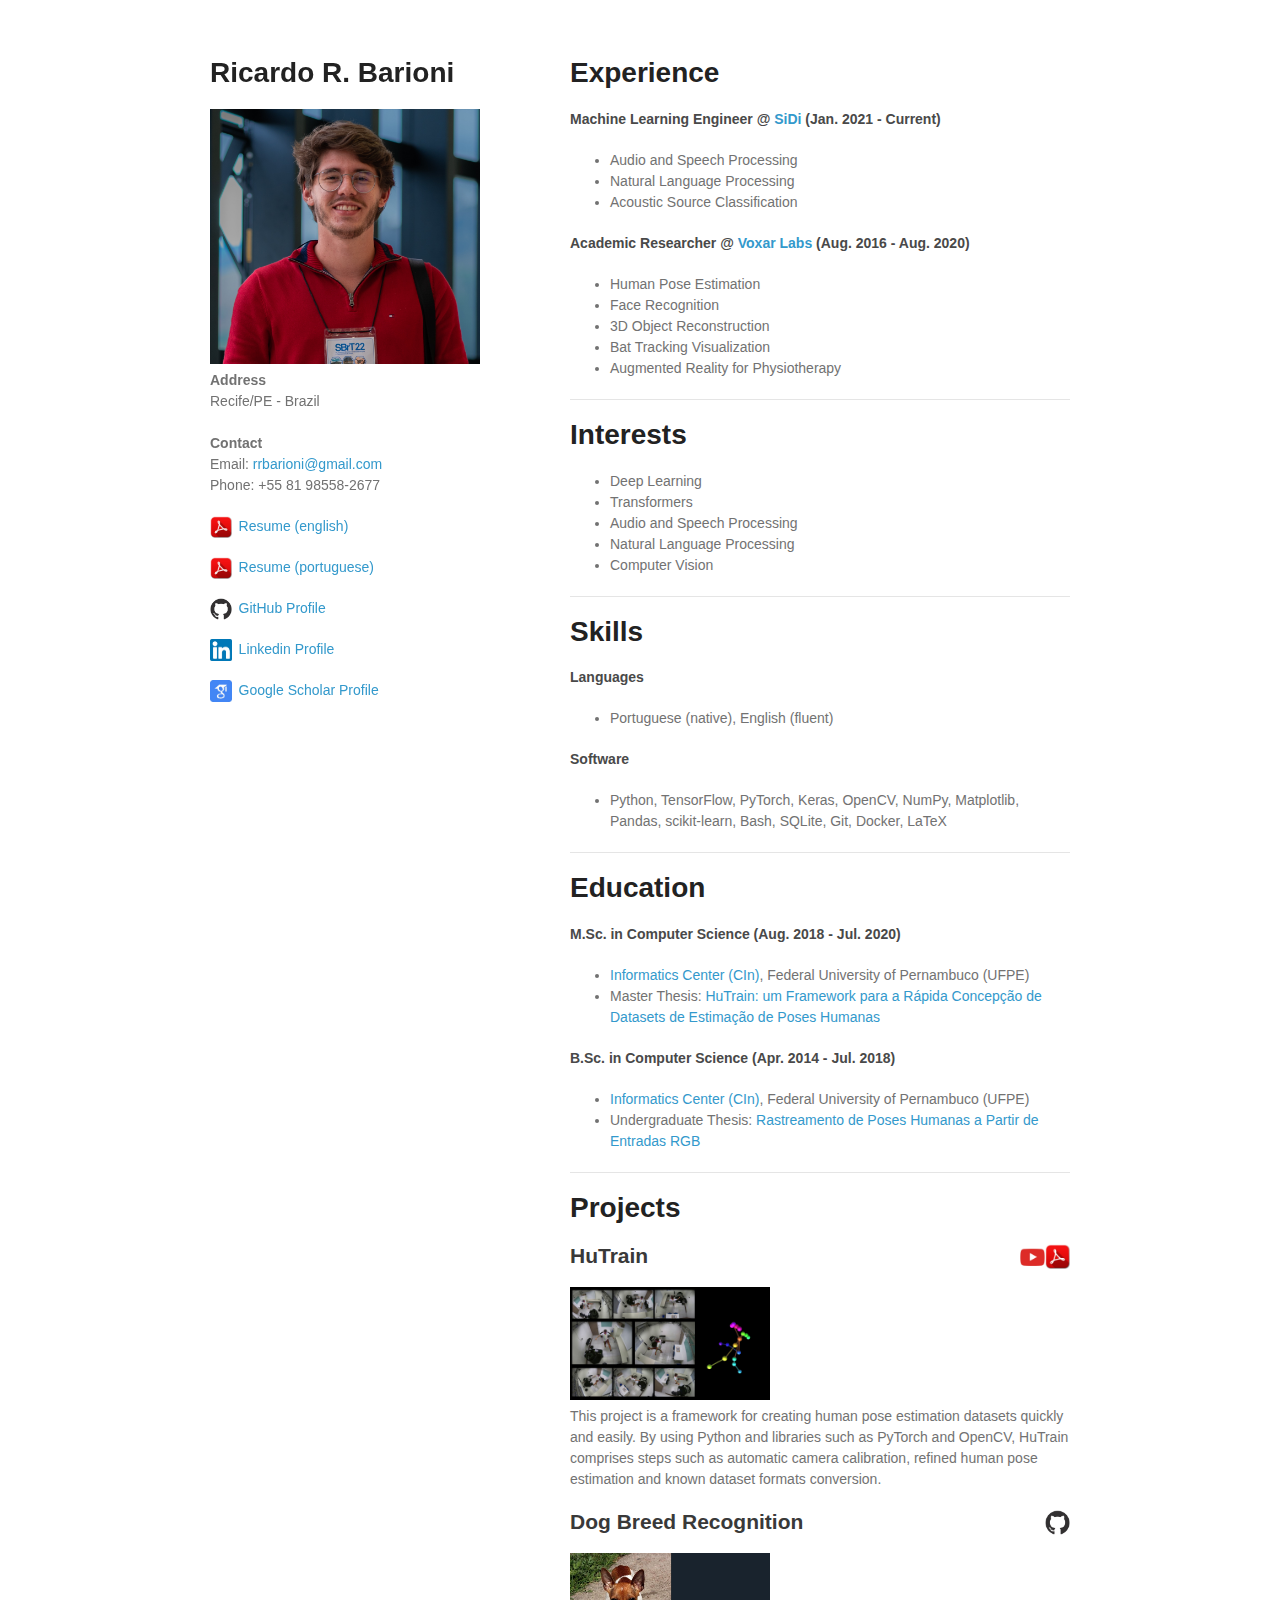
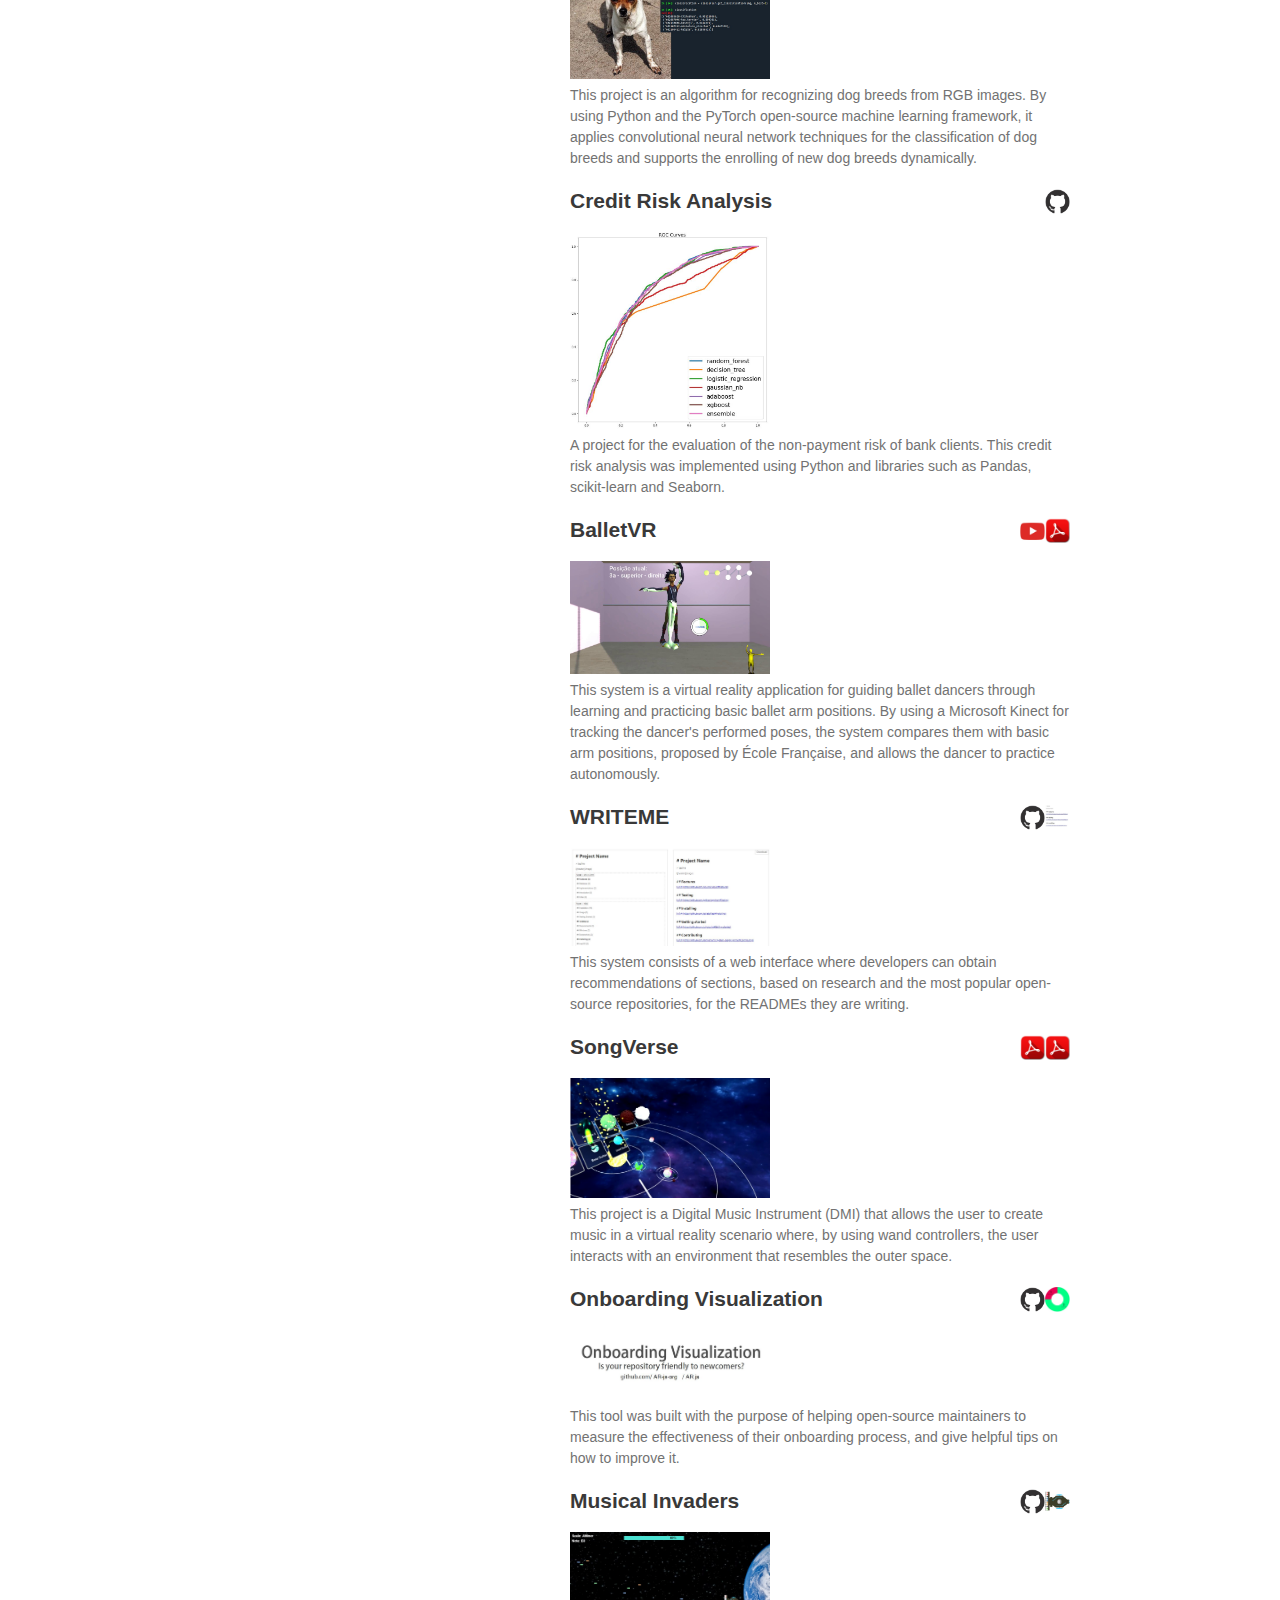
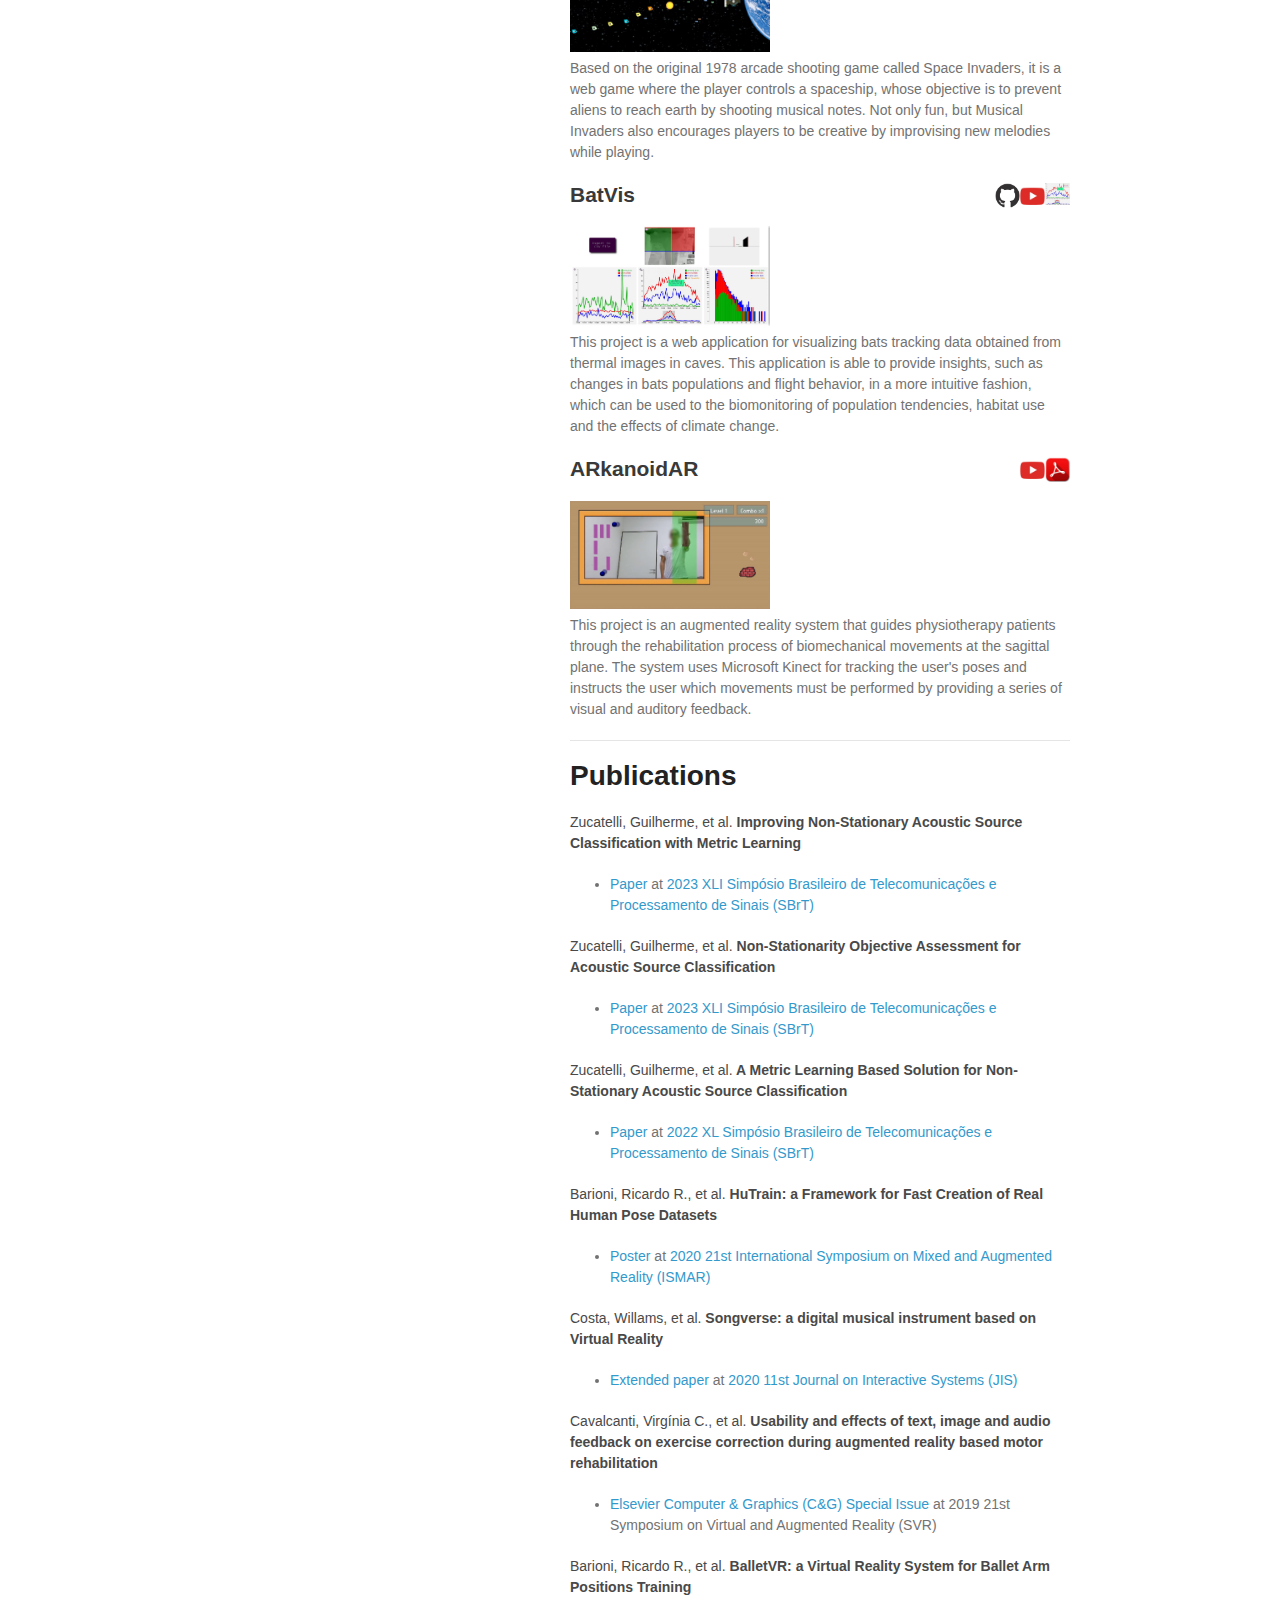
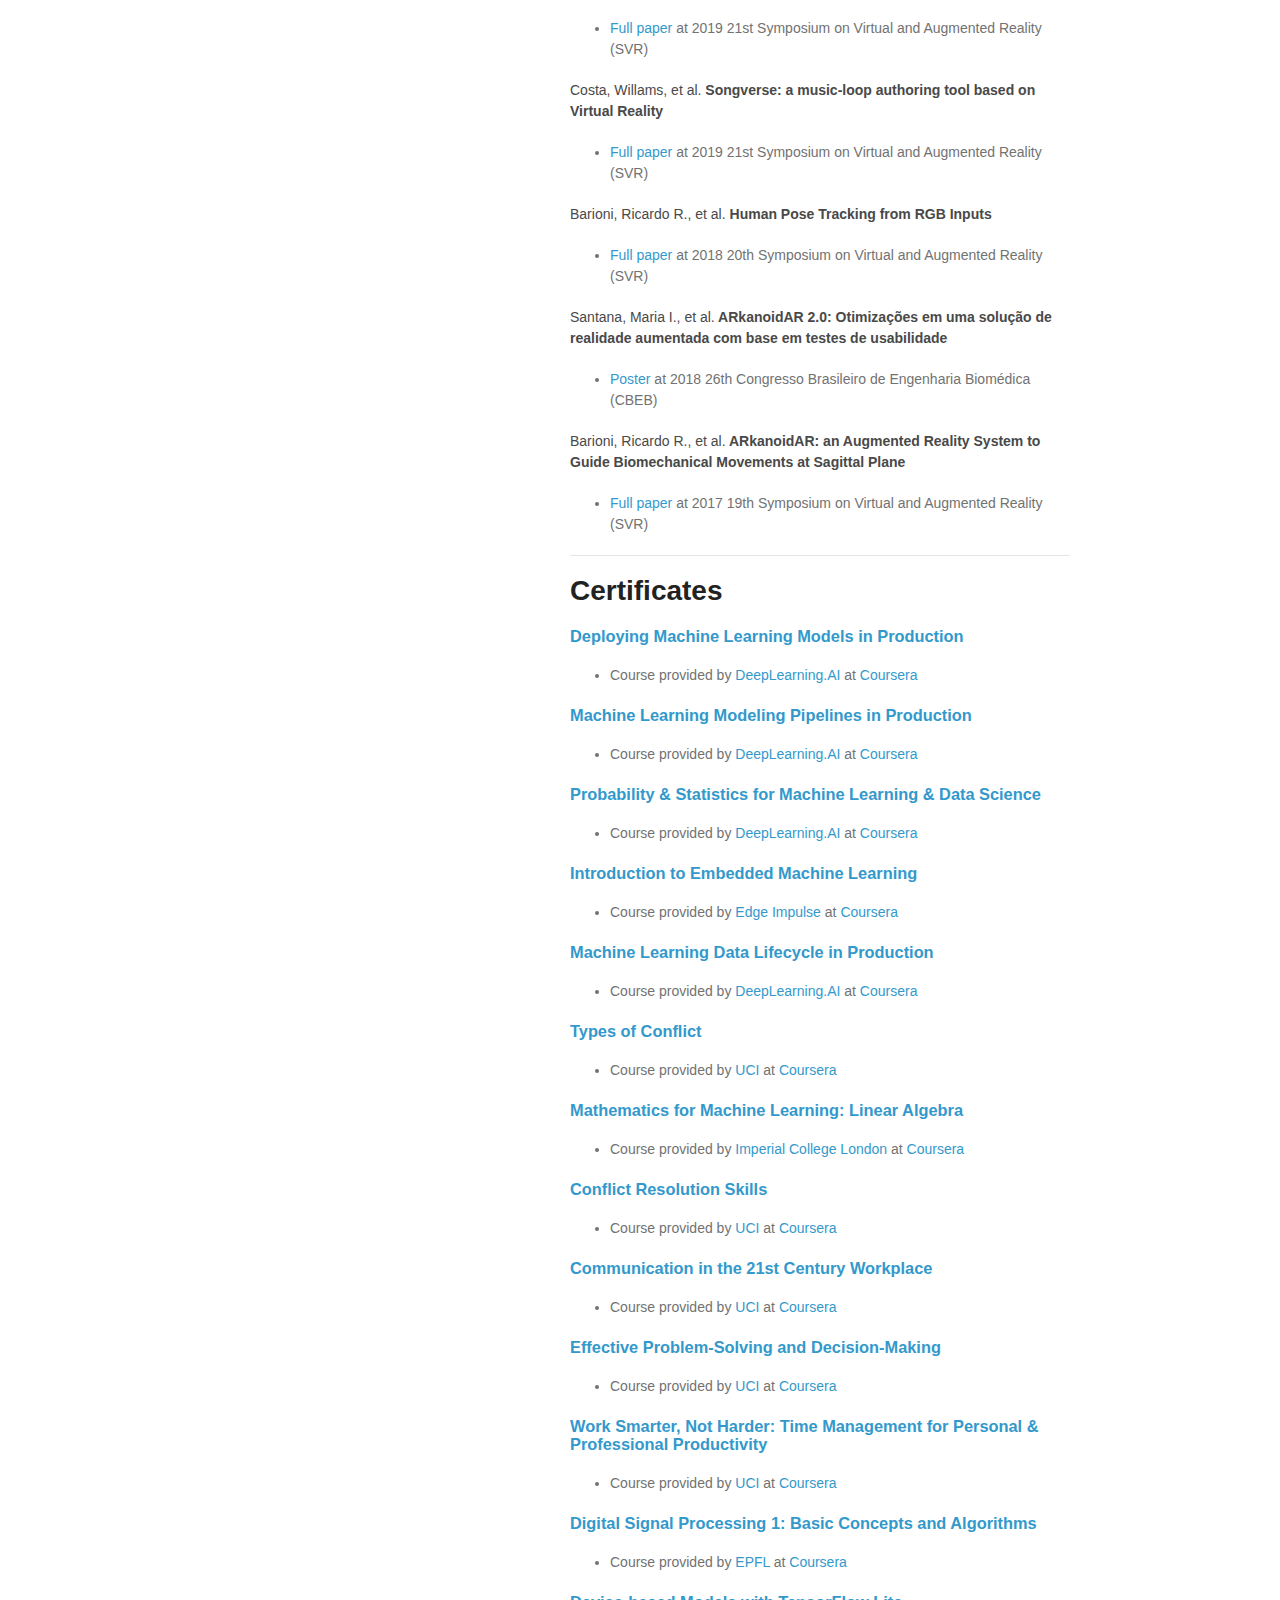
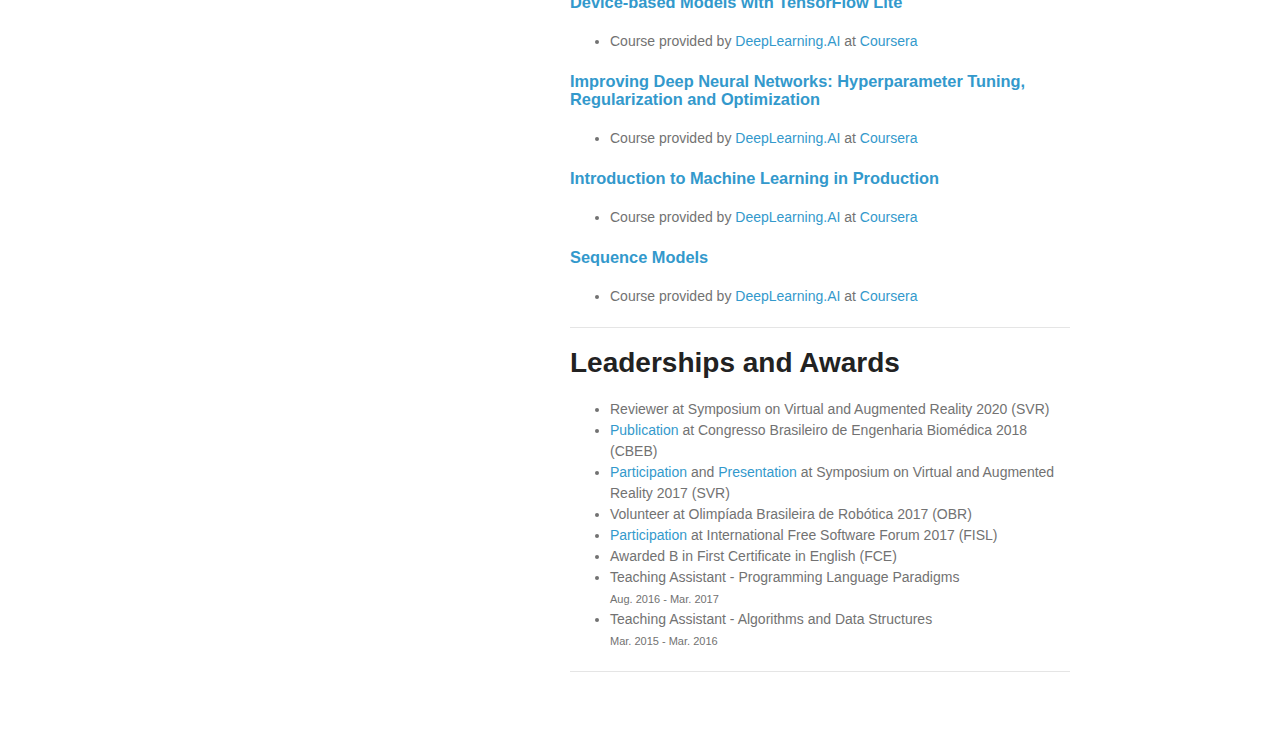
==== commit 7ee3456a: "Include LaTeX" ====
--- a/index.html
+++ b/index.html
@@ -88,7 +88,7 @@
         <div>
           <h4>Software</h4>
           <ul>
-            <li>Python, TensorFlow, PyTorch, Keras, OpenCV, NumPy, Matplotlib, Pandas, scikit-learn, Bash, SQLite, Git, Docker</li>
+            <li>Python, TensorFlow, PyTorch, Keras, OpenCV, NumPy, Matplotlib, Pandas, scikit-learn, Bash, SQLite, Git, Docker, LaTeX</li>
           </ul>
         </div>
         <hr>
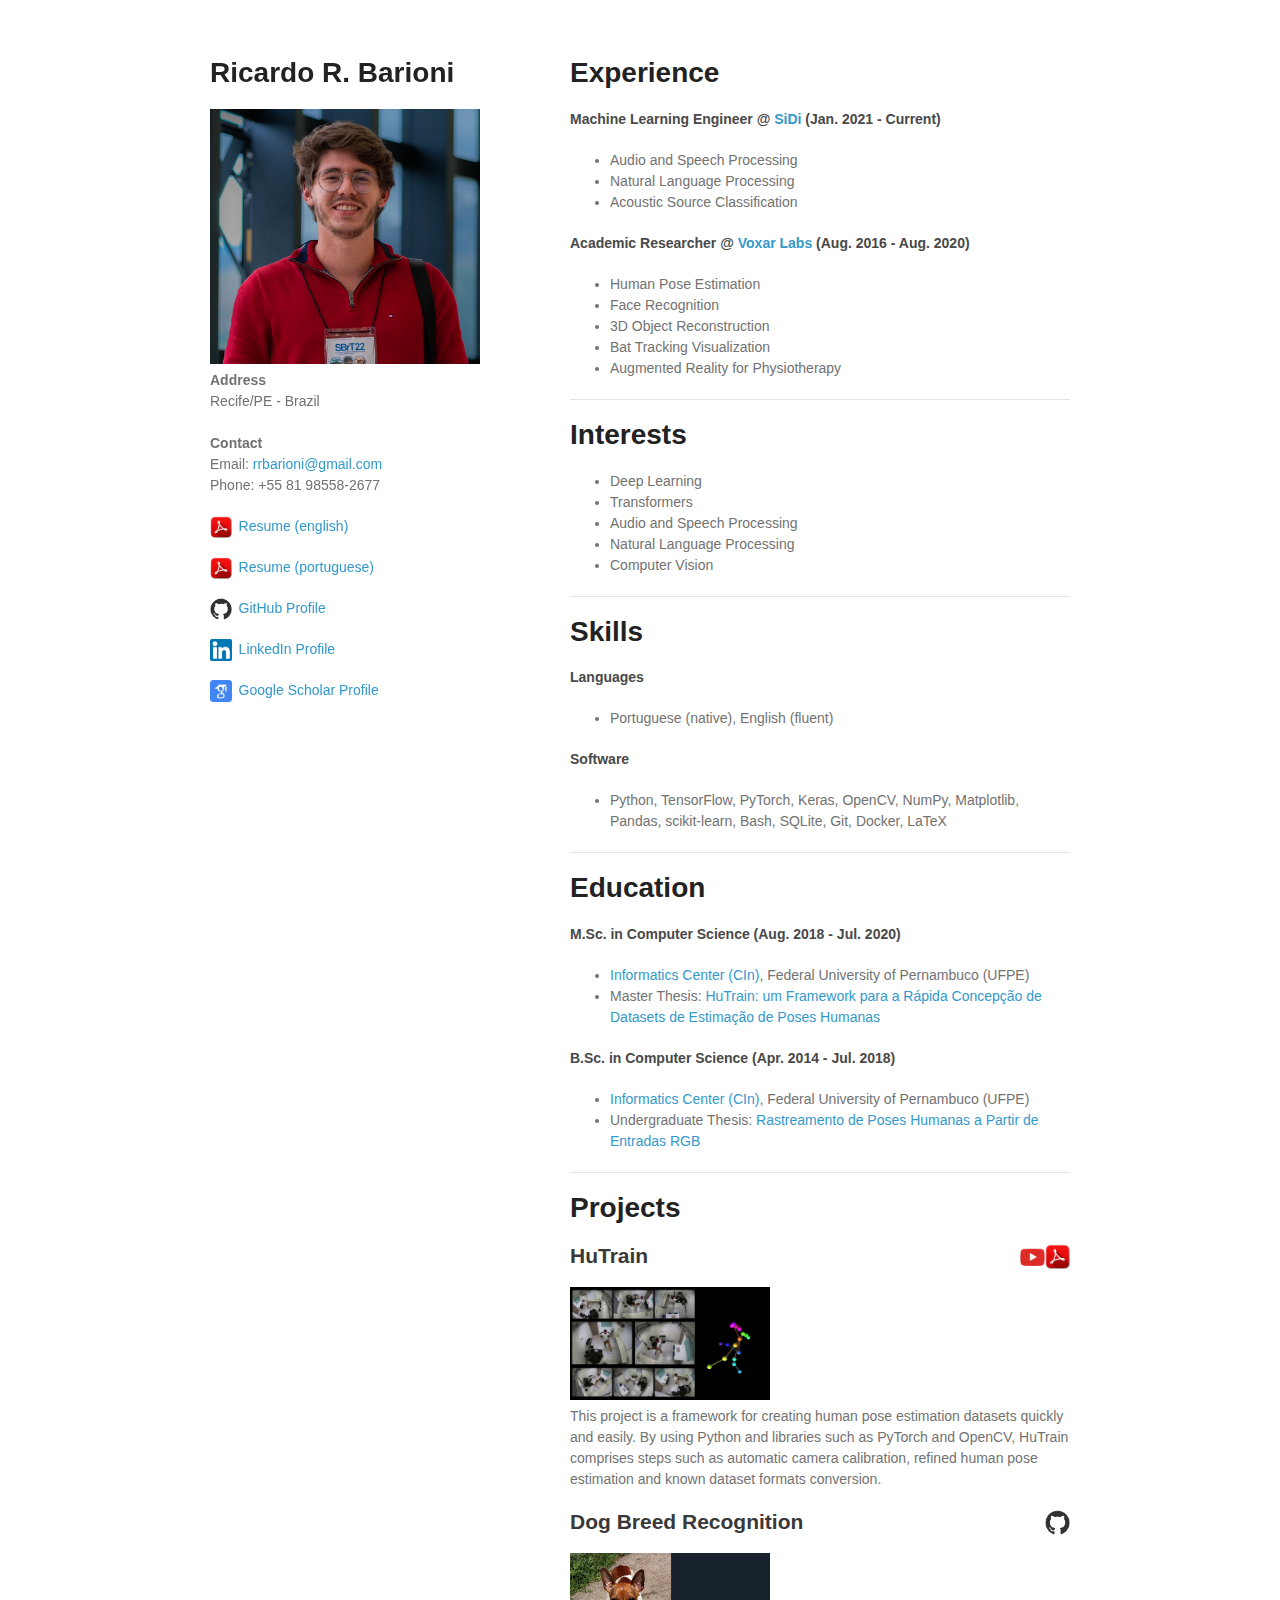
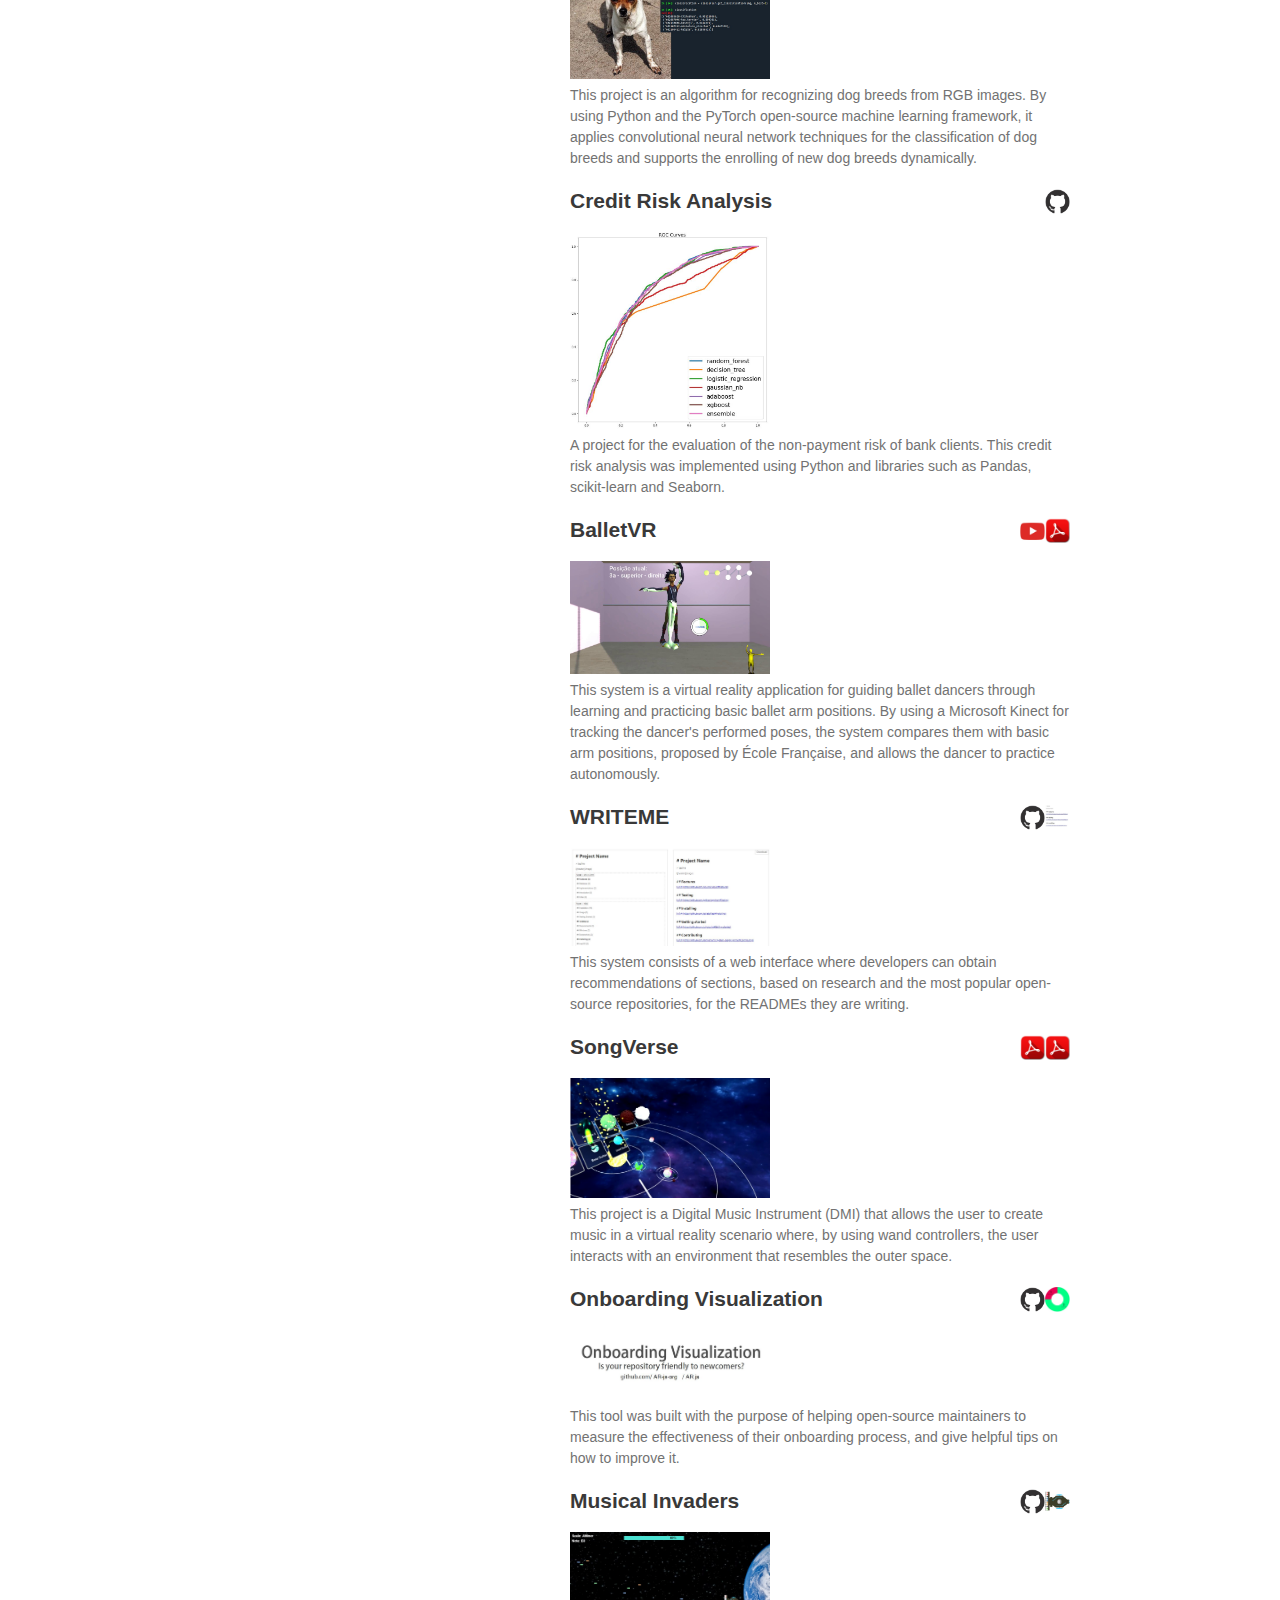
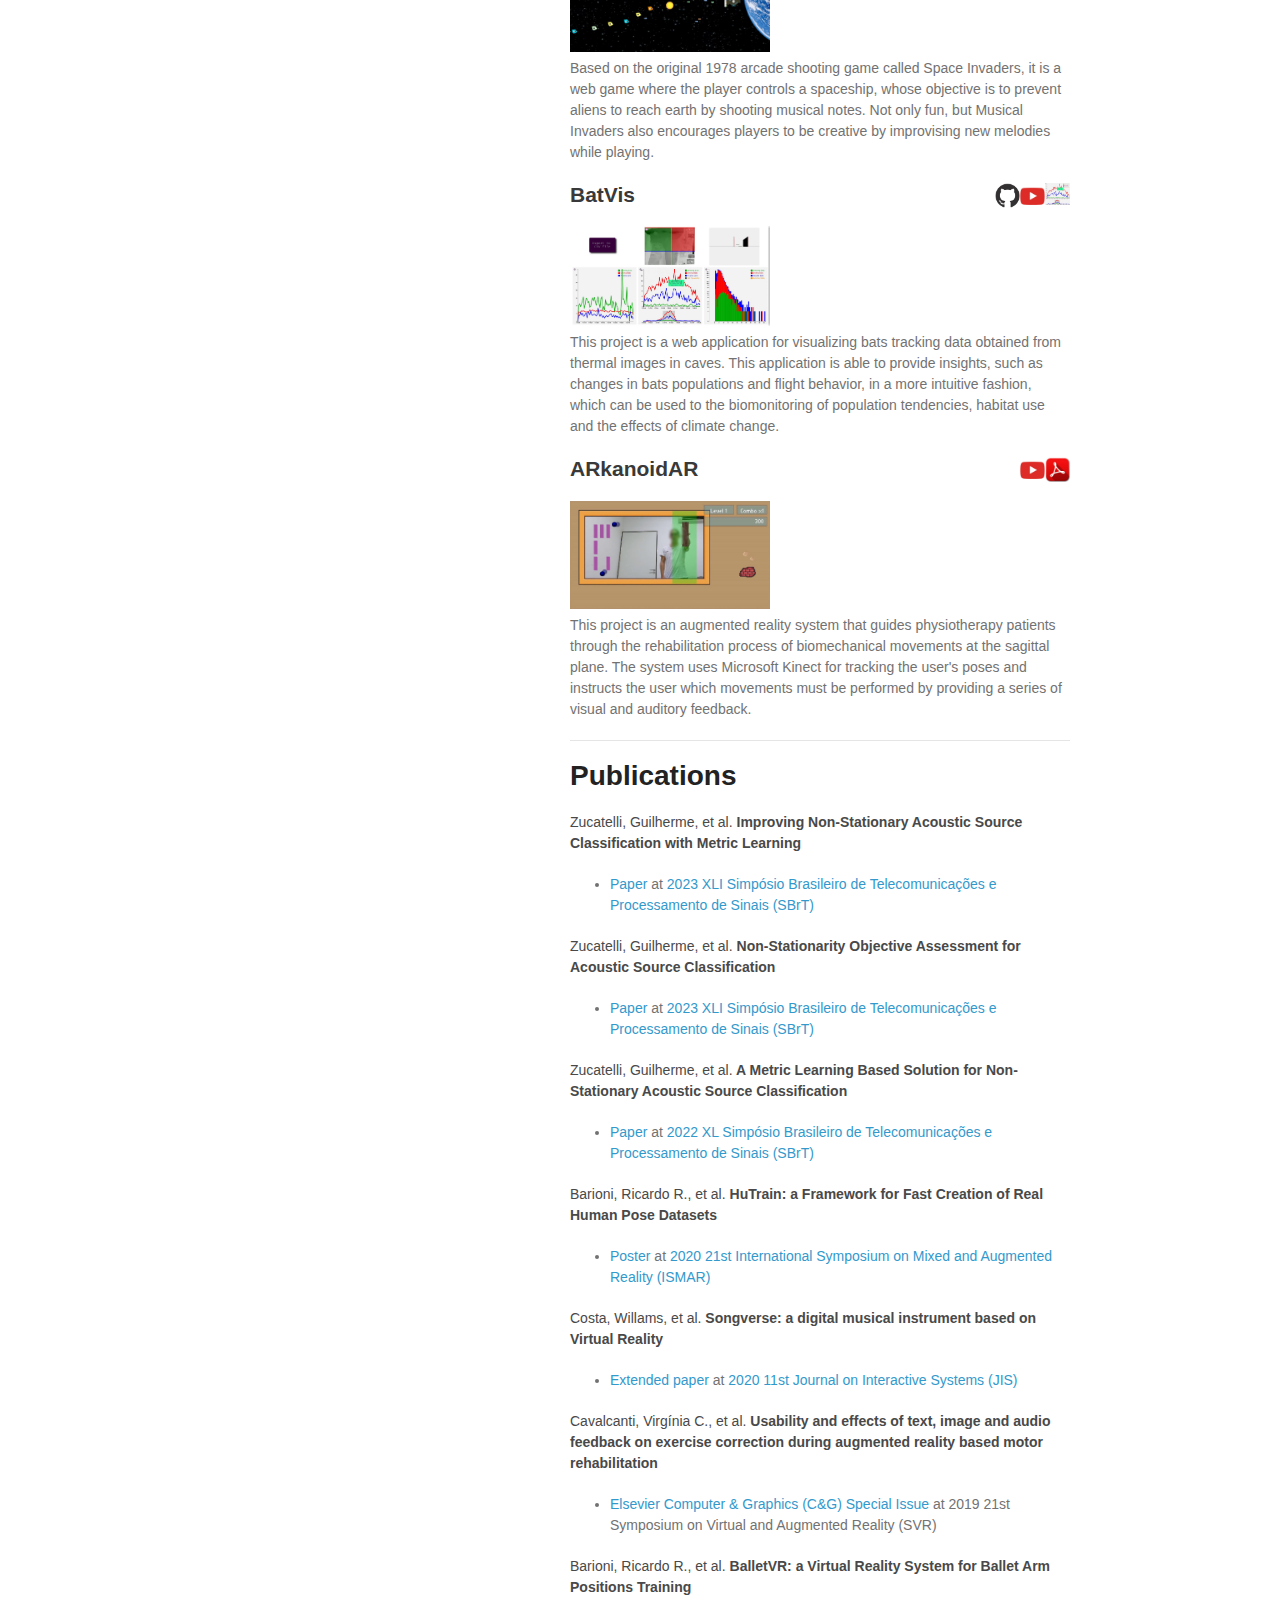
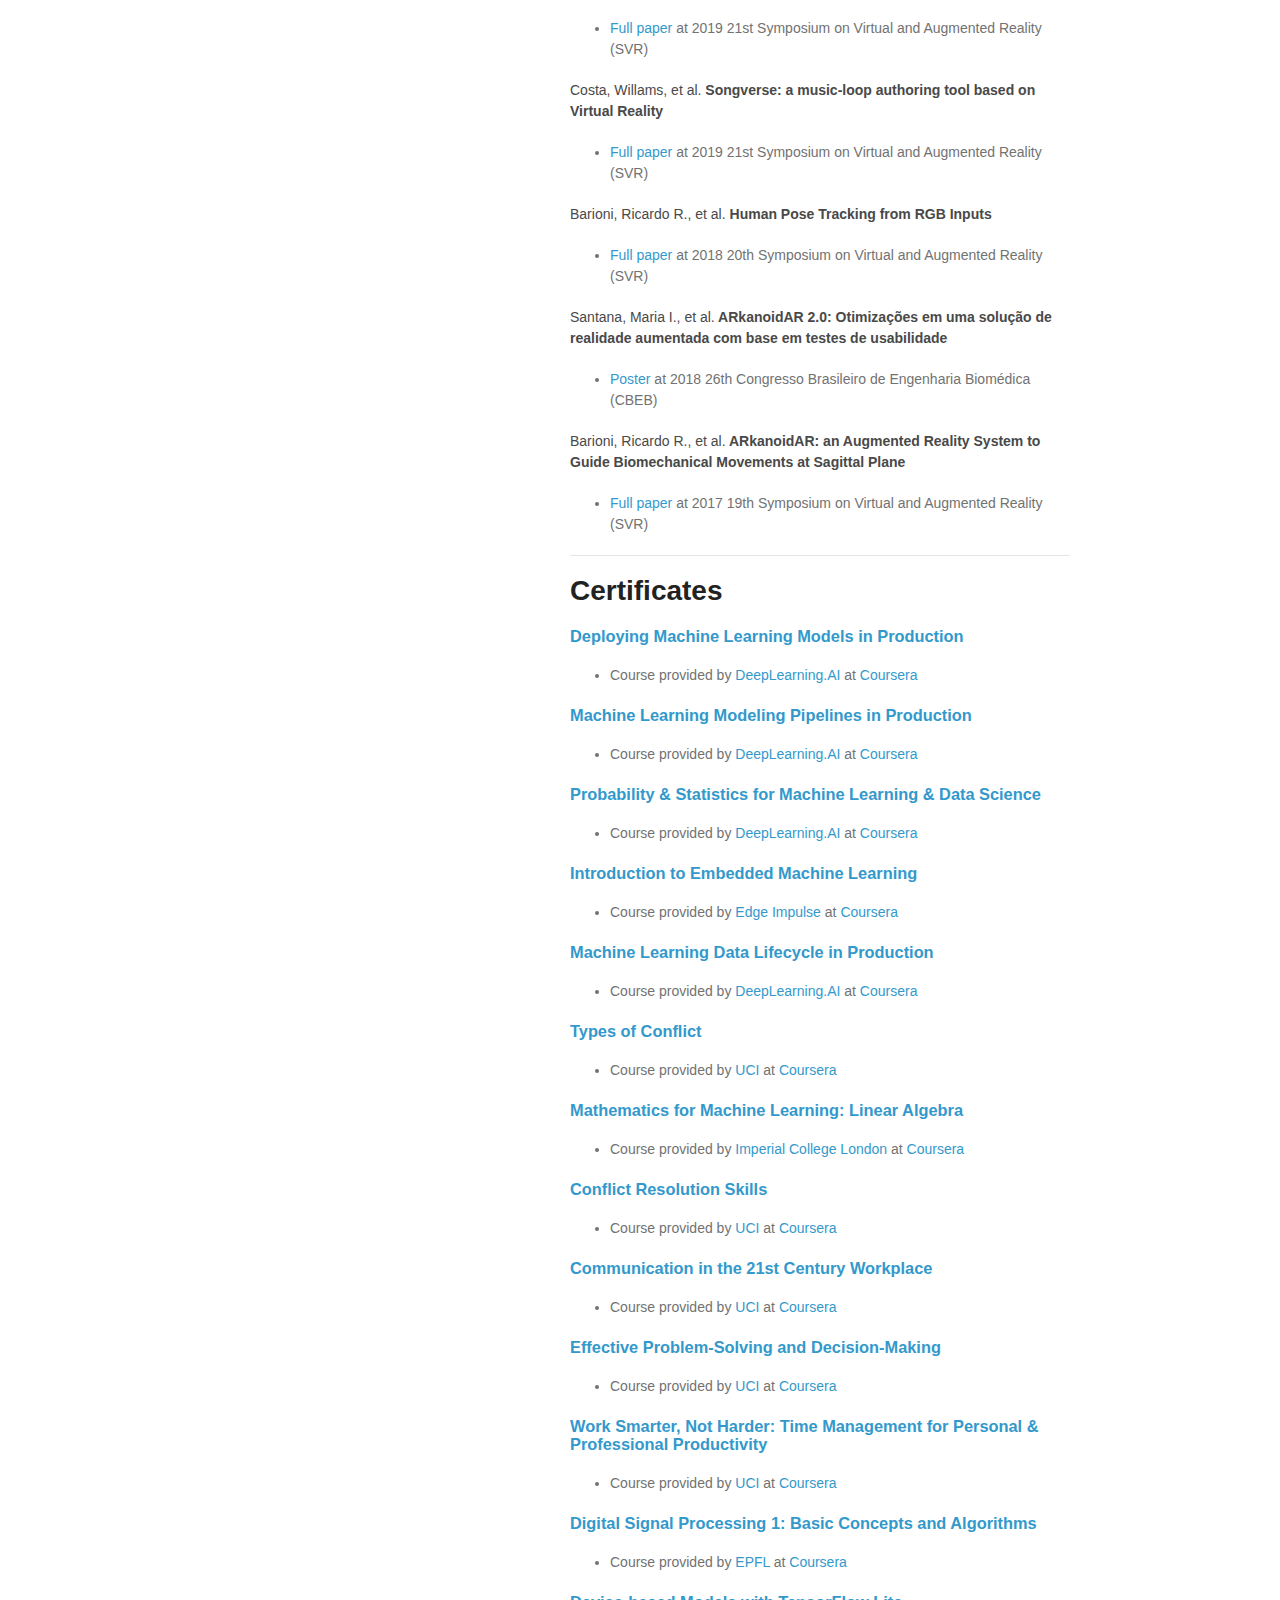
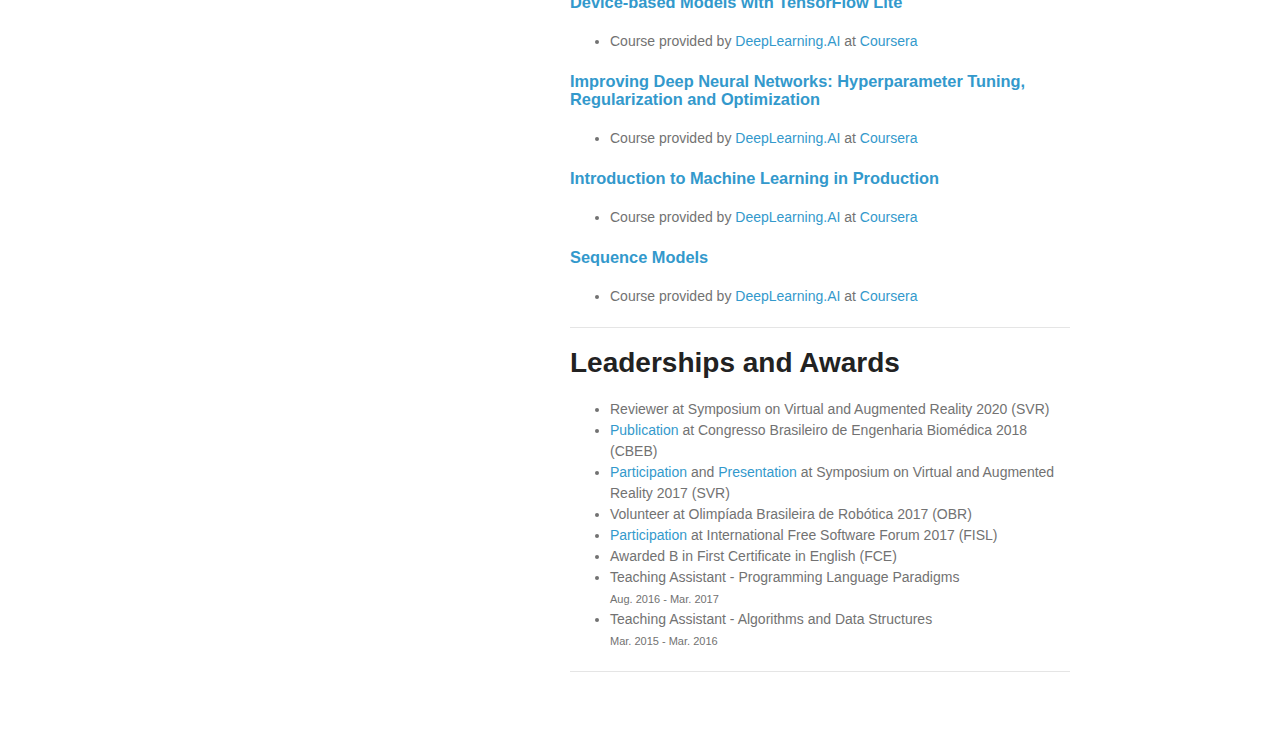
==== commit b4805edc: "Fix LinkedIn typo" ====
--- a/index.html
+++ b/index.html
@@ -36,7 +36,7 @@
         </div>
 
         <div class="view">
-          <a href="https://www.linkedin.com/in/rrbarioni"><img src="resources/images/linkedin.jpg" alt="Editor Tools GIT" style="width:8%;float:left"><p>&#8192Linkedin Profile</p></a>
+          <a href="https://www.linkedin.com/in/rrbarioni"><img src="resources/images/linkedin.jpg" alt="Editor Tools GIT" style="width:8%;float:left"><p>&#8192LinkedIn Profile</p></a>
         </div>
 
         <div class="view">
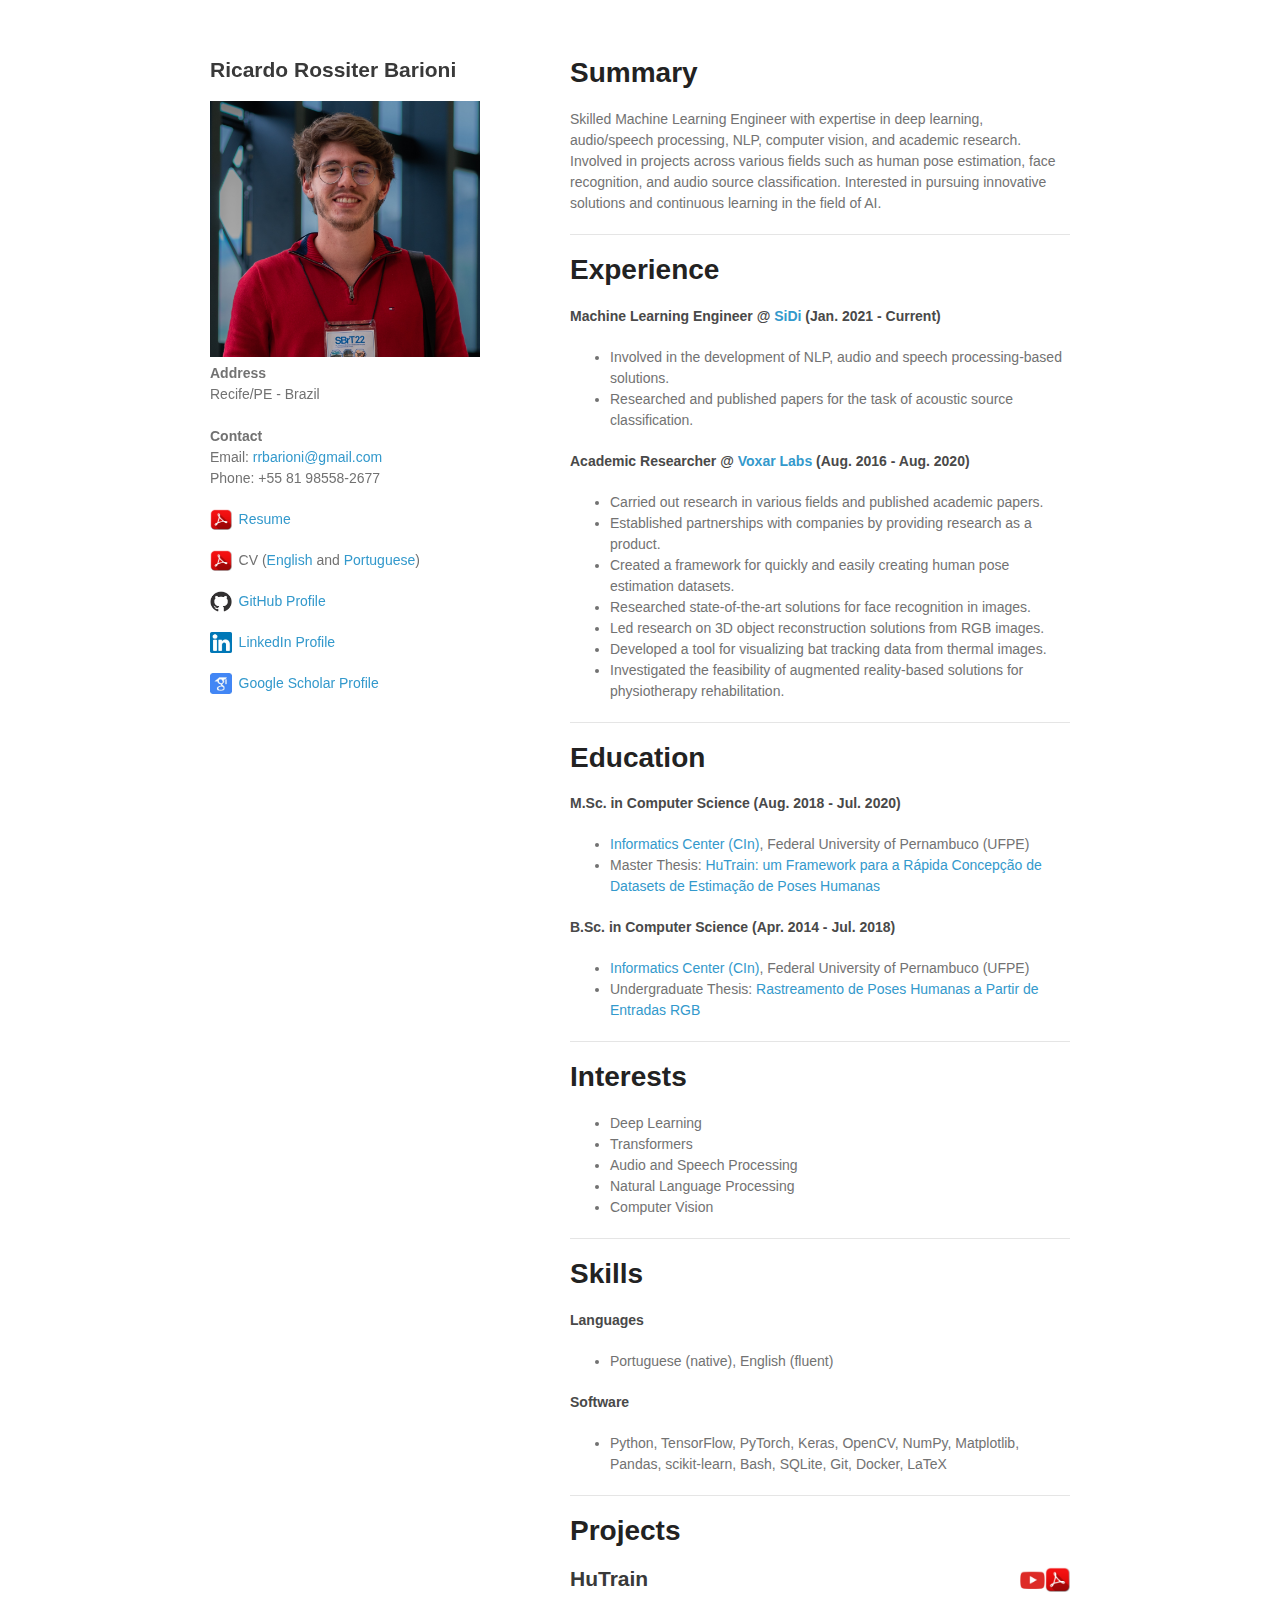
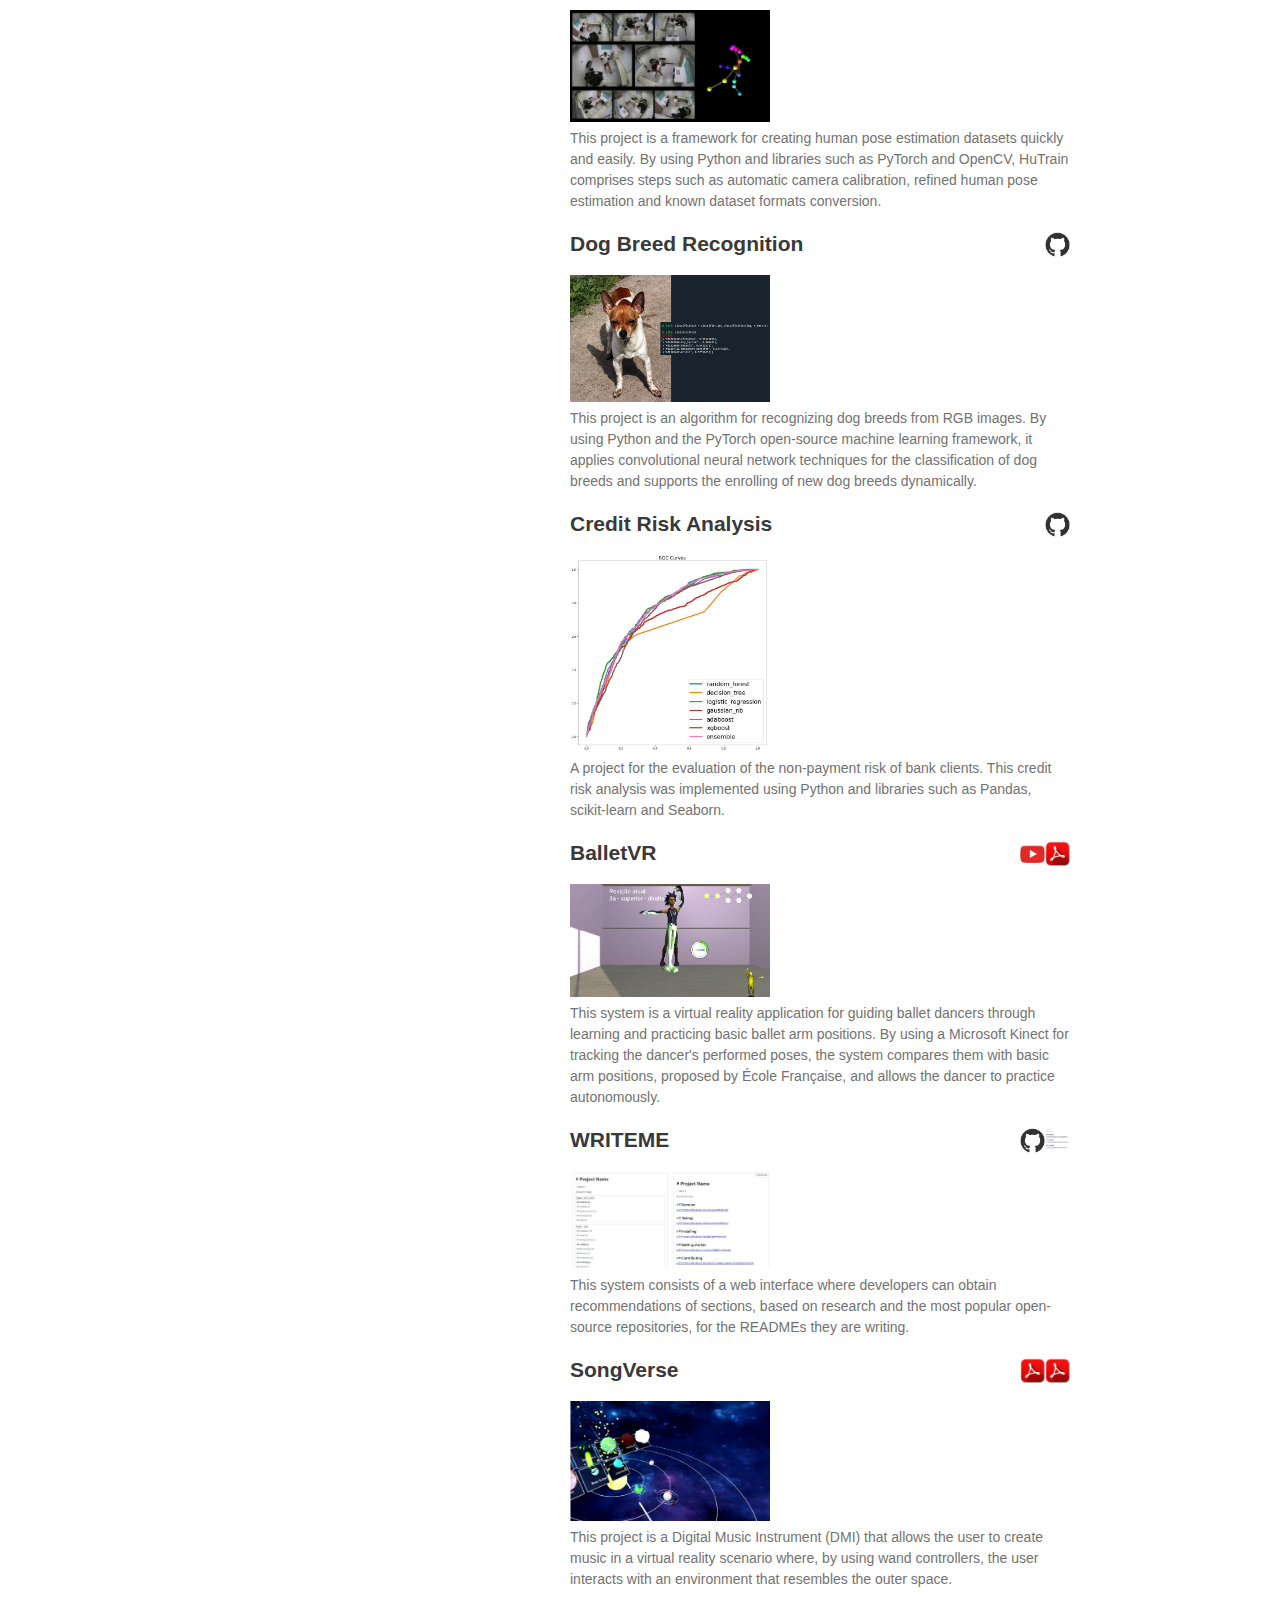
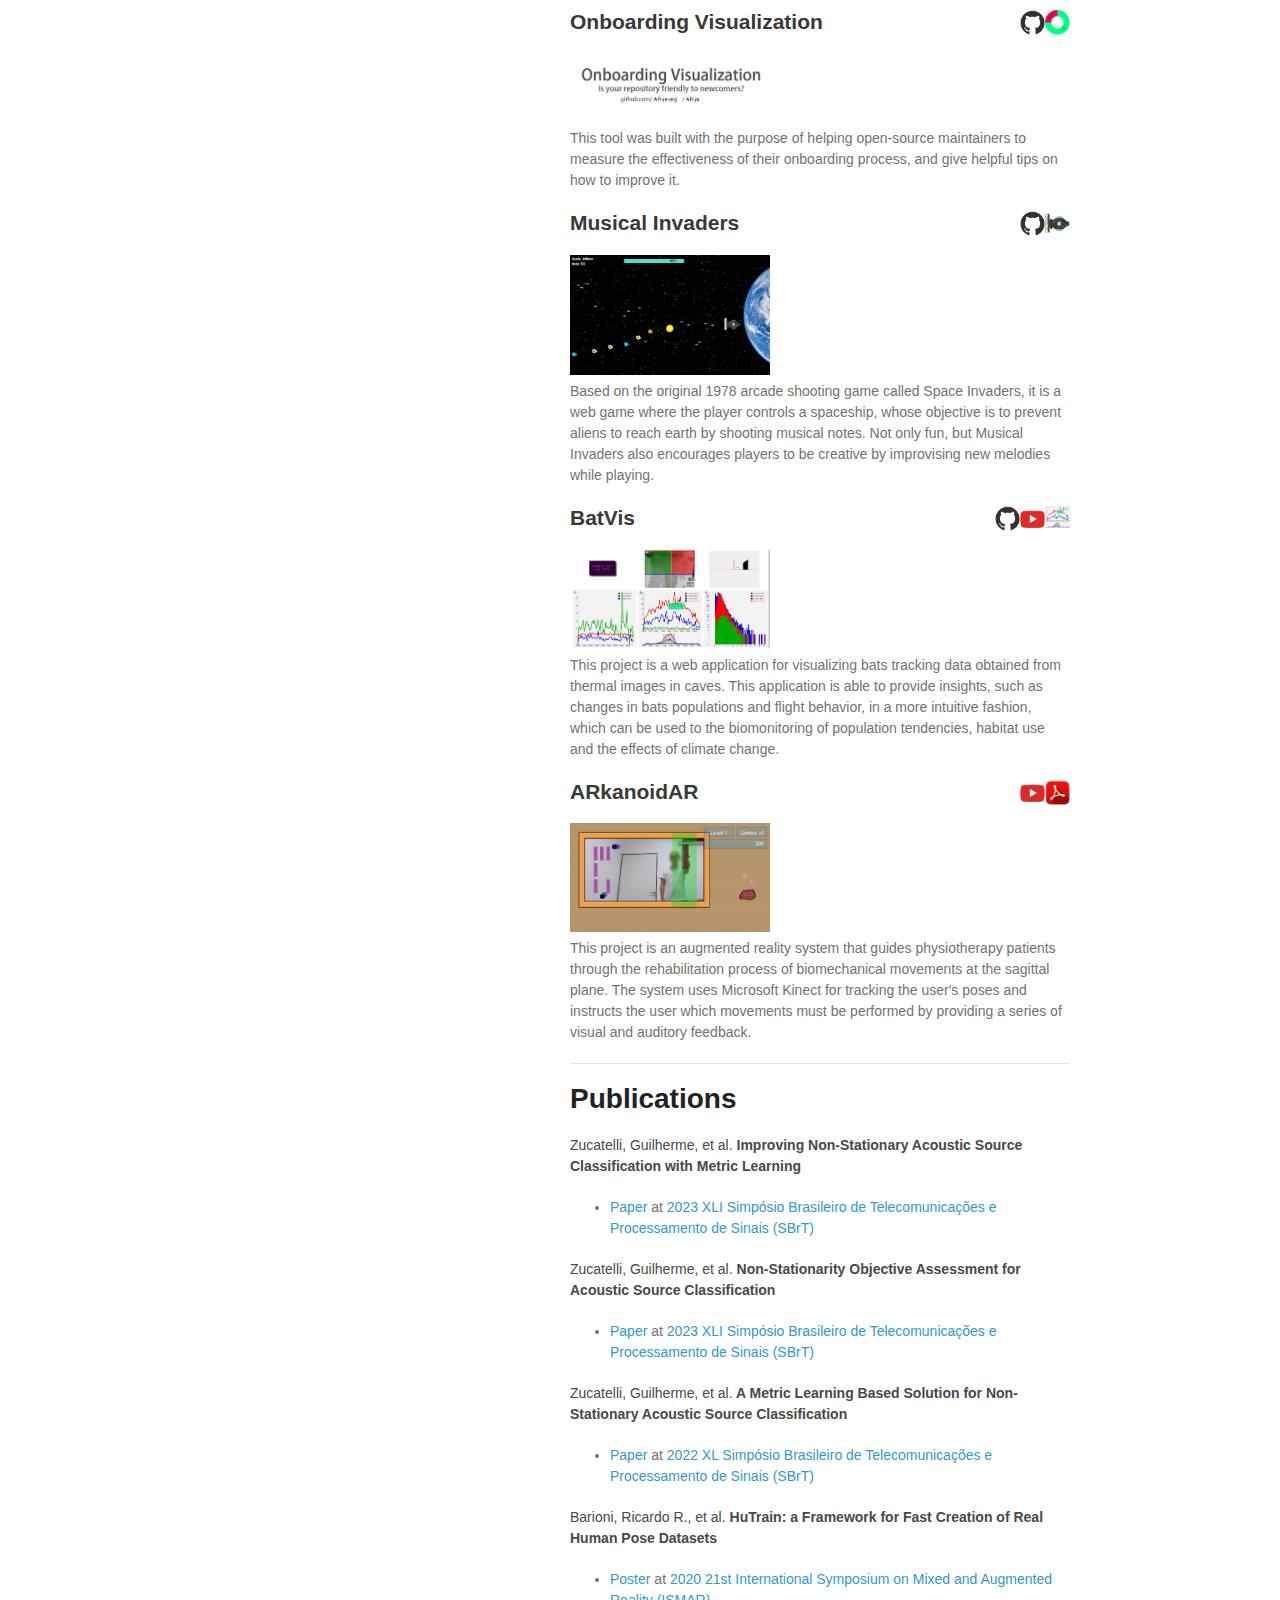
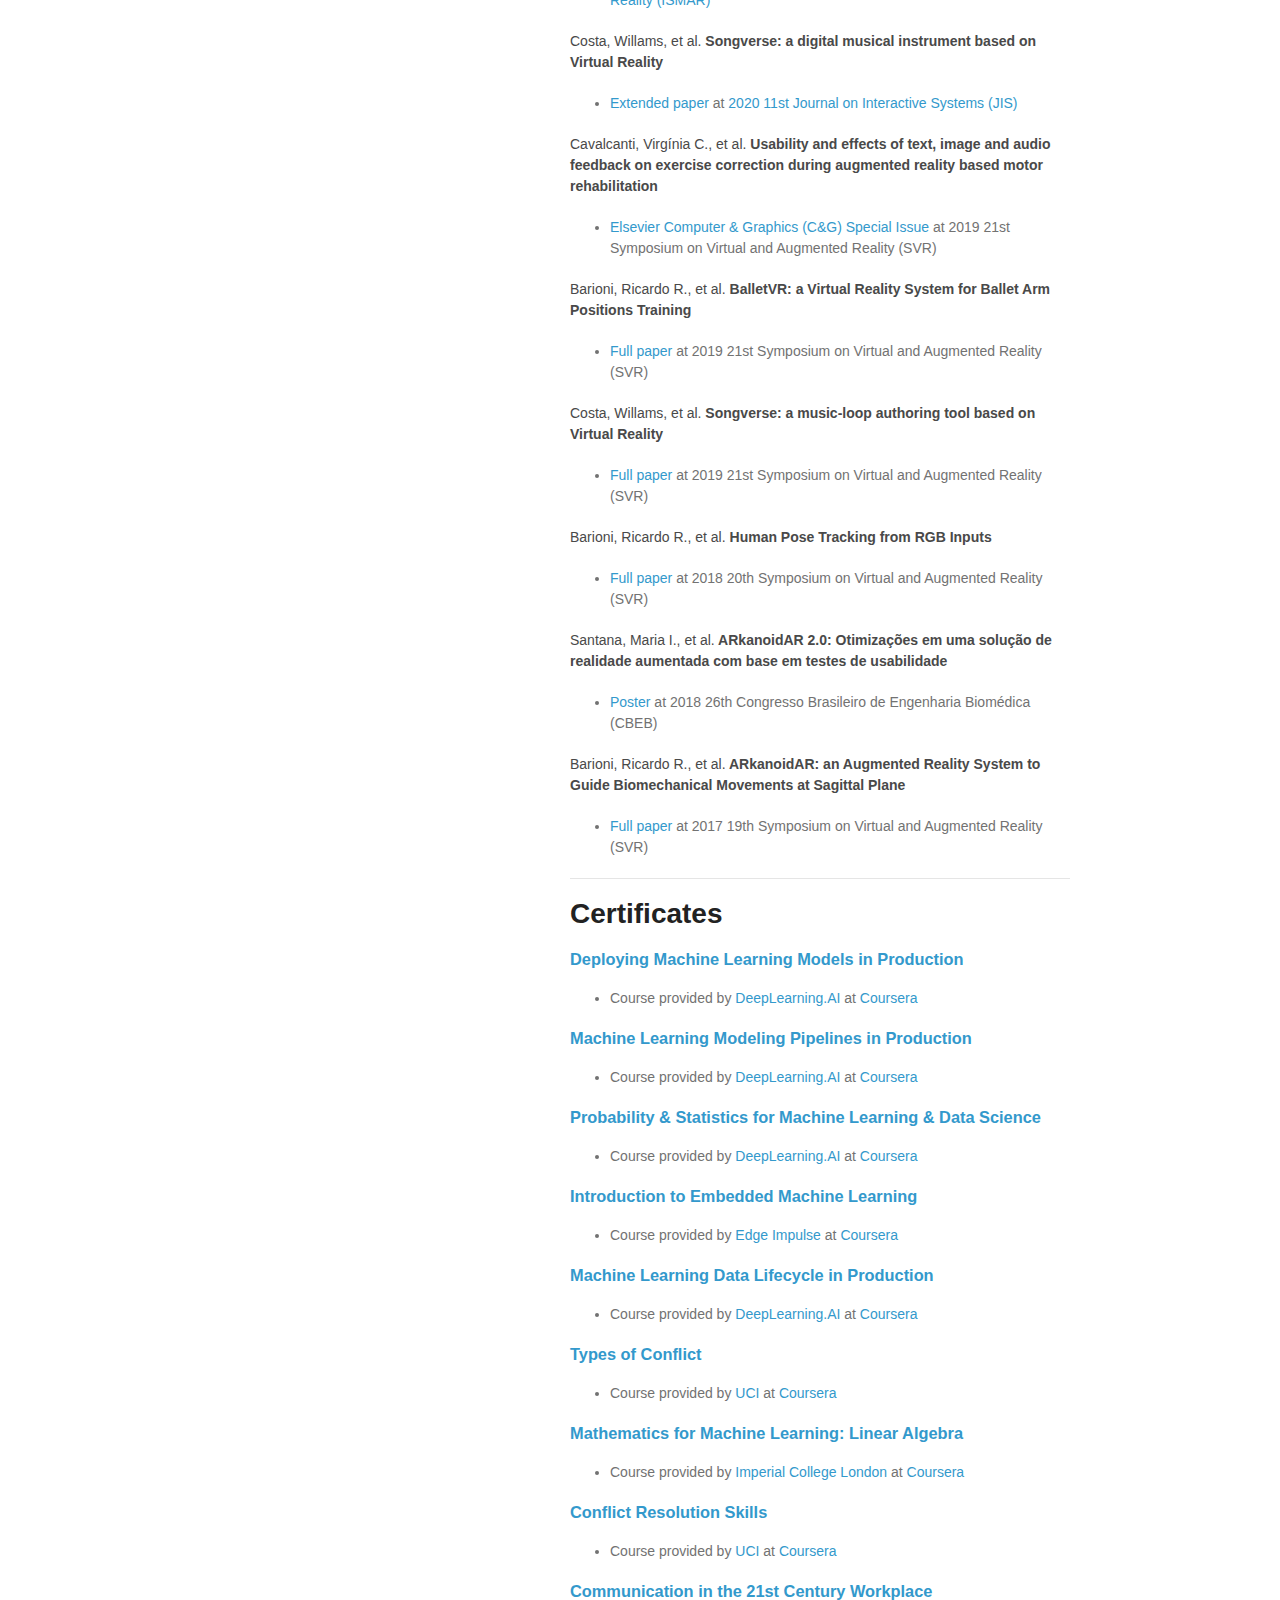
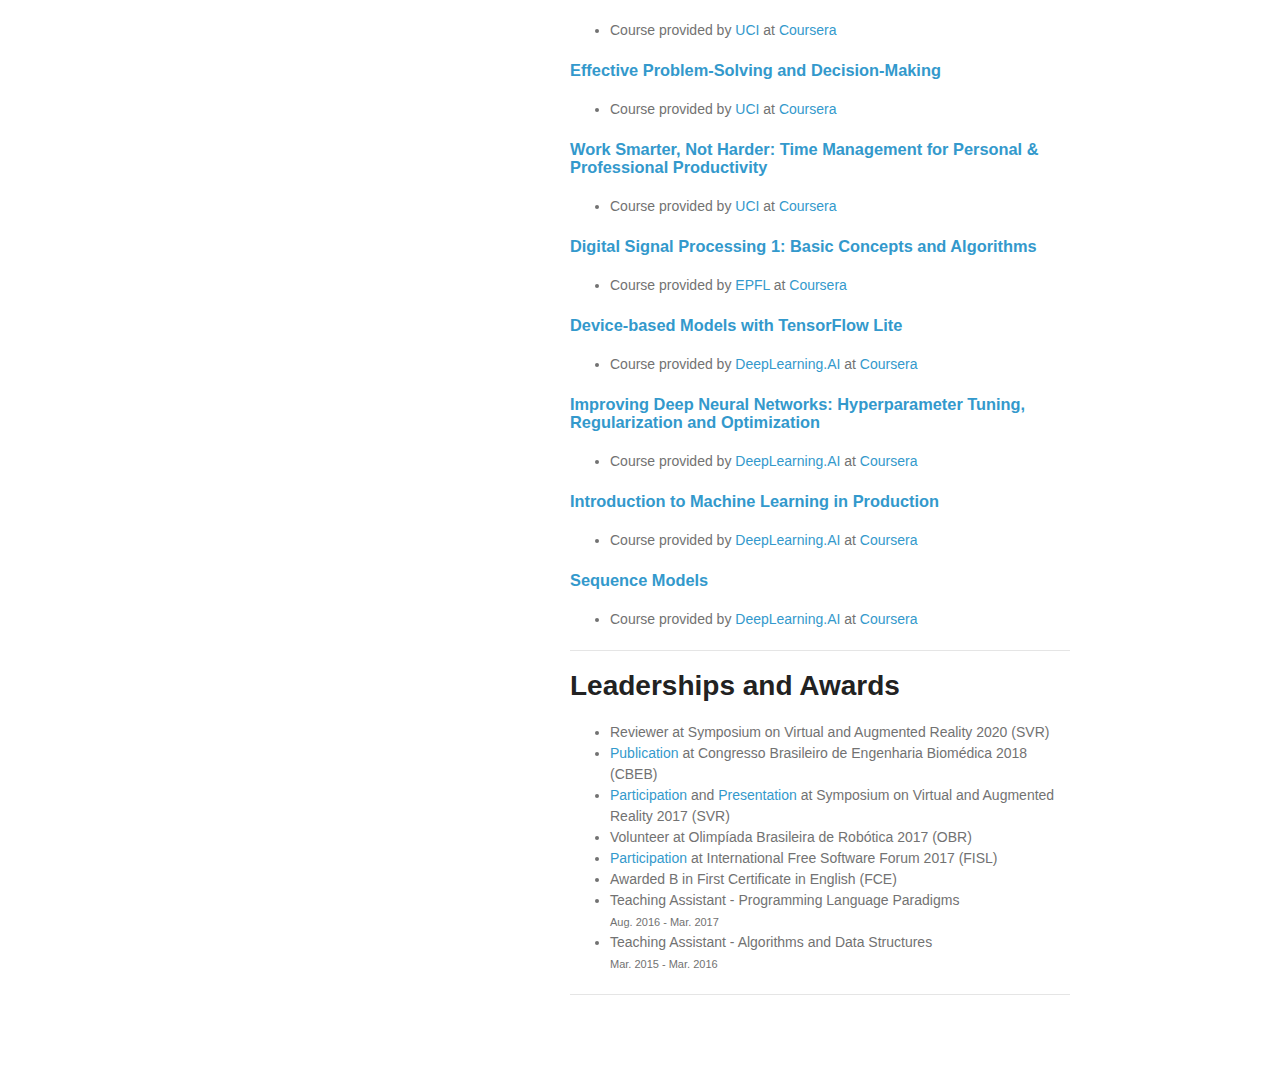
==== commit fac77ce9: "Add Resume" ====
--- a/index.html
+++ b/index.html
@@ -13,7 +13,7 @@
   <body>
     <div class="wrapper">
       <header>
-        <h1>Ricardo R. Barioni</h1>
+        <h2>Ricardo Rossiter Barioni</h2>
         <img src="resources/images/rrbarioni.jpg" alt="Ricardo Barioni"><br/>
         <p>
           <b>Address</b>
@@ -24,11 +24,11 @@
         </p>
 
         <div class="view">
-          <a href="resources/cv/en.pdf"><img src="resources/images/pdf.jpg" alt="Editor Tools GIT" style="width:8%;float:left"><p>&#8192Resume (english)</p></a>
+          <a href="resources/resume/en.pdf"><img src="resources/images/pdf.jpg" alt="Editor Tools GIT" style="width:8%;float:left"><p>&#8192Resume</p></a>
         </div>
 
         <div class="view">
-          <a href="resources/cv/pt.pdf"><img src="resources/images/pdf.jpg" alt="Editor Tools GIT" style="width:8%;float:left"><p>&#8192Resume (portuguese)</p></a>
+          <p>&#8192CV (<a href="resources/cv/en.pdf"><img src="resources/images/pdf.jpg" alt="Editor Tools GIT" style="width:8%;float:left">English</a> and <a href="resources/cv/pt.pdf">Portuguese</a>)</p>
         </div>
 
         <div class="view">
@@ -45,24 +45,51 @@
       </header>
 
       <section>
+        <h1><a id="designer-templates" class="anchor" href="#designer-templates" aria-hidden="true"><span aria-hidden="true" class="octicon octicon-link"></span></a>Summary</h1>
+        <div>
+          <p>
+            Skilled Machine Learning Engineer with expertise in deep learning, audio/speech processing, NLP, computer vision, and academic research. Involved in projects across various fields such as human pose estimation, face recognition, and audio source classification. Interested in pursuing innovative solutions and continuous learning in the field of AI.
+          </p>
+        </div>
+        <hr>
+
         <h1><a id="designer-templates" class="anchor" href="#designer-templates" aria-hidden="true"><span aria-hidden="true" class="octicon octicon-link"></span></a>Experience</h1>
         <div>
           <h4>Machine Learning Engineer @ <a href="https://www.sidi.org.br/">SiDi</a> (Jan. 2021 - Current)</h4>
           <ul>
-            <li>Audio and Speech Processing</li>
-            <li>Natural Language Processing</li>
-            <li>Acoustic Source Classification</li>
+            <li>Involved in the development of NLP, audio and speech processing-based solutions.</li>
+            <li>Researched and published papers for the task of acoustic source classification.</li>
           </ul>
         </div>
 
         <div>
           <h4>Academic Researcher @ <a href="https://voxarlabs.cin.ufpe.br/">Voxar Labs</a> (Aug. 2016 - Aug. 2020)</h4>
           <ul>
-            <li>Human Pose Estimation</li>
-            <li>Face Recognition</li>
-            <li>3D Object Reconstruction</li>
-            <li>Bat Tracking Visualization</li>
-            <li>Augmented Reality for Physiotherapy</li>
+            <li>Carried out research in various fields and published academic papers.</li>
+            <li>Established partnerships with companies by providing research as a product.</li>
+            <li>Created a framework for quickly and easily creating human pose estimation datasets.</li>
+            <li>Researched state-of-the-art solutions for face recognition in images.</li>
+            <li>Led research on 3D object reconstruction solutions from RGB images.</li>
+            <li>Developed a tool for visualizing bat tracking data from thermal images.</li>
+            <li>Investigated the feasibility of augmented reality-based solutions for physiotherapy rehabilitation.</li>
+          </ul>
+        </div>
+        <hr>
+
+        <h1><a id="designer-templates" class="anchor" href="#designer-templates" aria-hidden="true"><span aria-hidden="true" class="octicon octicon-link"></span></a>Education</h1>
+        <div>
+          <h4>M.Sc. in Computer Science (Aug. 2018 - Jul. 2020)</h4>
+          <ul>
+            <li><a href="https://portal.cin.ufpe.br/">Informatics Center (CIn)</a>, Federal University of Pernambuco (UFPE)</li>
+            <li>Master Thesis: <a href="https://repositorio.ufpe.br/bitstream/123456789/39316/1/DISSERTA%C3%87%C3%83O%20Ricardo%20Rossiter%20Barioni.pdf">HuTrain: um Framework para a Rápida Concepção de Datasets de Estimação de Poses Humanas</a></li>
+          </ul>
+        </div>
+
+        <div>
+          <h4>B.Sc. in Computer Science (Apr. 2014 - Jul. 2018)</h4>
+          <ul>
+            <li><a href="https://portal.cin.ufpe.br/">Informatics Center (CIn)</a>, Federal University of Pernambuco (UFPE)</li>
+            <li>Undergraduate Thesis: <a href="https://www.cin.ufpe.br/~tg/2018-1/rrb-tg.pdf">Rastreamento de Poses Humanas a Partir de Entradas RGB</a></li>
           </ul>
         </div>
         <hr>
@@ -89,24 +116,6 @@
           <h4>Software</h4>
           <ul>
             <li>Python, TensorFlow, PyTorch, Keras, OpenCV, NumPy, Matplotlib, Pandas, scikit-learn, Bash, SQLite, Git, Docker, LaTeX</li>
-          </ul>
-        </div>
-        <hr>
-
-        <h1><a id="designer-templates" class="anchor" href="#designer-templates" aria-hidden="true"><span aria-hidden="true" class="octicon octicon-link"></span></a>Education</h1>
-        <div>
-          <h4>M.Sc. in Computer Science (Aug. 2018 - Jul. 2020)</h4>
-          <ul>
-            <li><a href="https://portal.cin.ufpe.br/">Informatics Center (CIn)</a>, Federal University of Pernambuco (UFPE)</li>
-            <li>Master Thesis: <a href="https://repositorio.ufpe.br/bitstream/123456789/39316/1/DISSERTA%C3%87%C3%83O%20Ricardo%20Rossiter%20Barioni.pdf">HuTrain: um Framework para a Rápida Concepção de Datasets de Estimação de Poses Humanas</a></li>
-          </ul>
-        </div>
-
-        <div>
-          <h4>B.Sc. in Computer Science (Apr. 2014 - Jul. 2018)</h4>
-          <ul>
-            <li><a href="https://portal.cin.ufpe.br/">Informatics Center (CIn)</a>, Federal University of Pernambuco (UFPE)</li>
-            <li>Undergraduate Thesis: <a href="https://www.cin.ufpe.br/~tg/2018-1/rrb-tg.pdf">Rastreamento de Poses Humanas a Partir de Entradas RGB</a></li>
           </ul>
         </div>
         <hr>
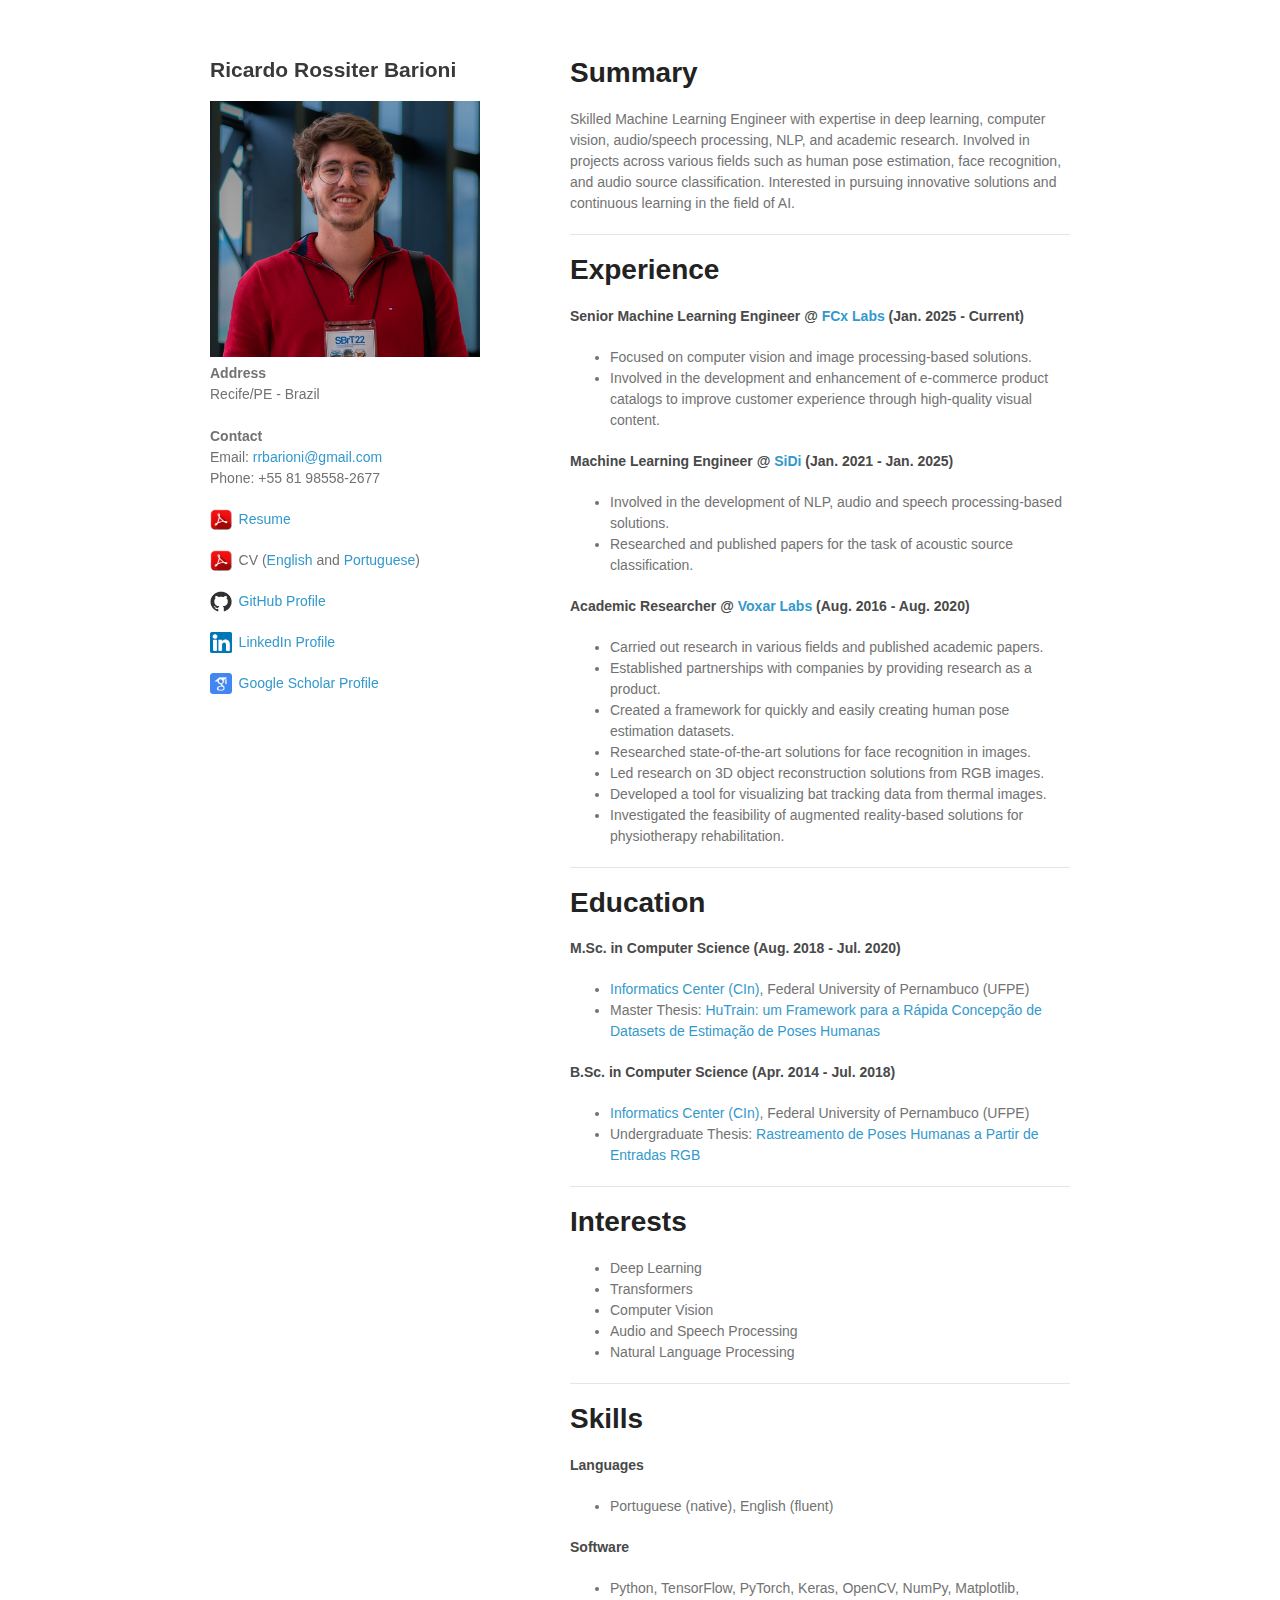
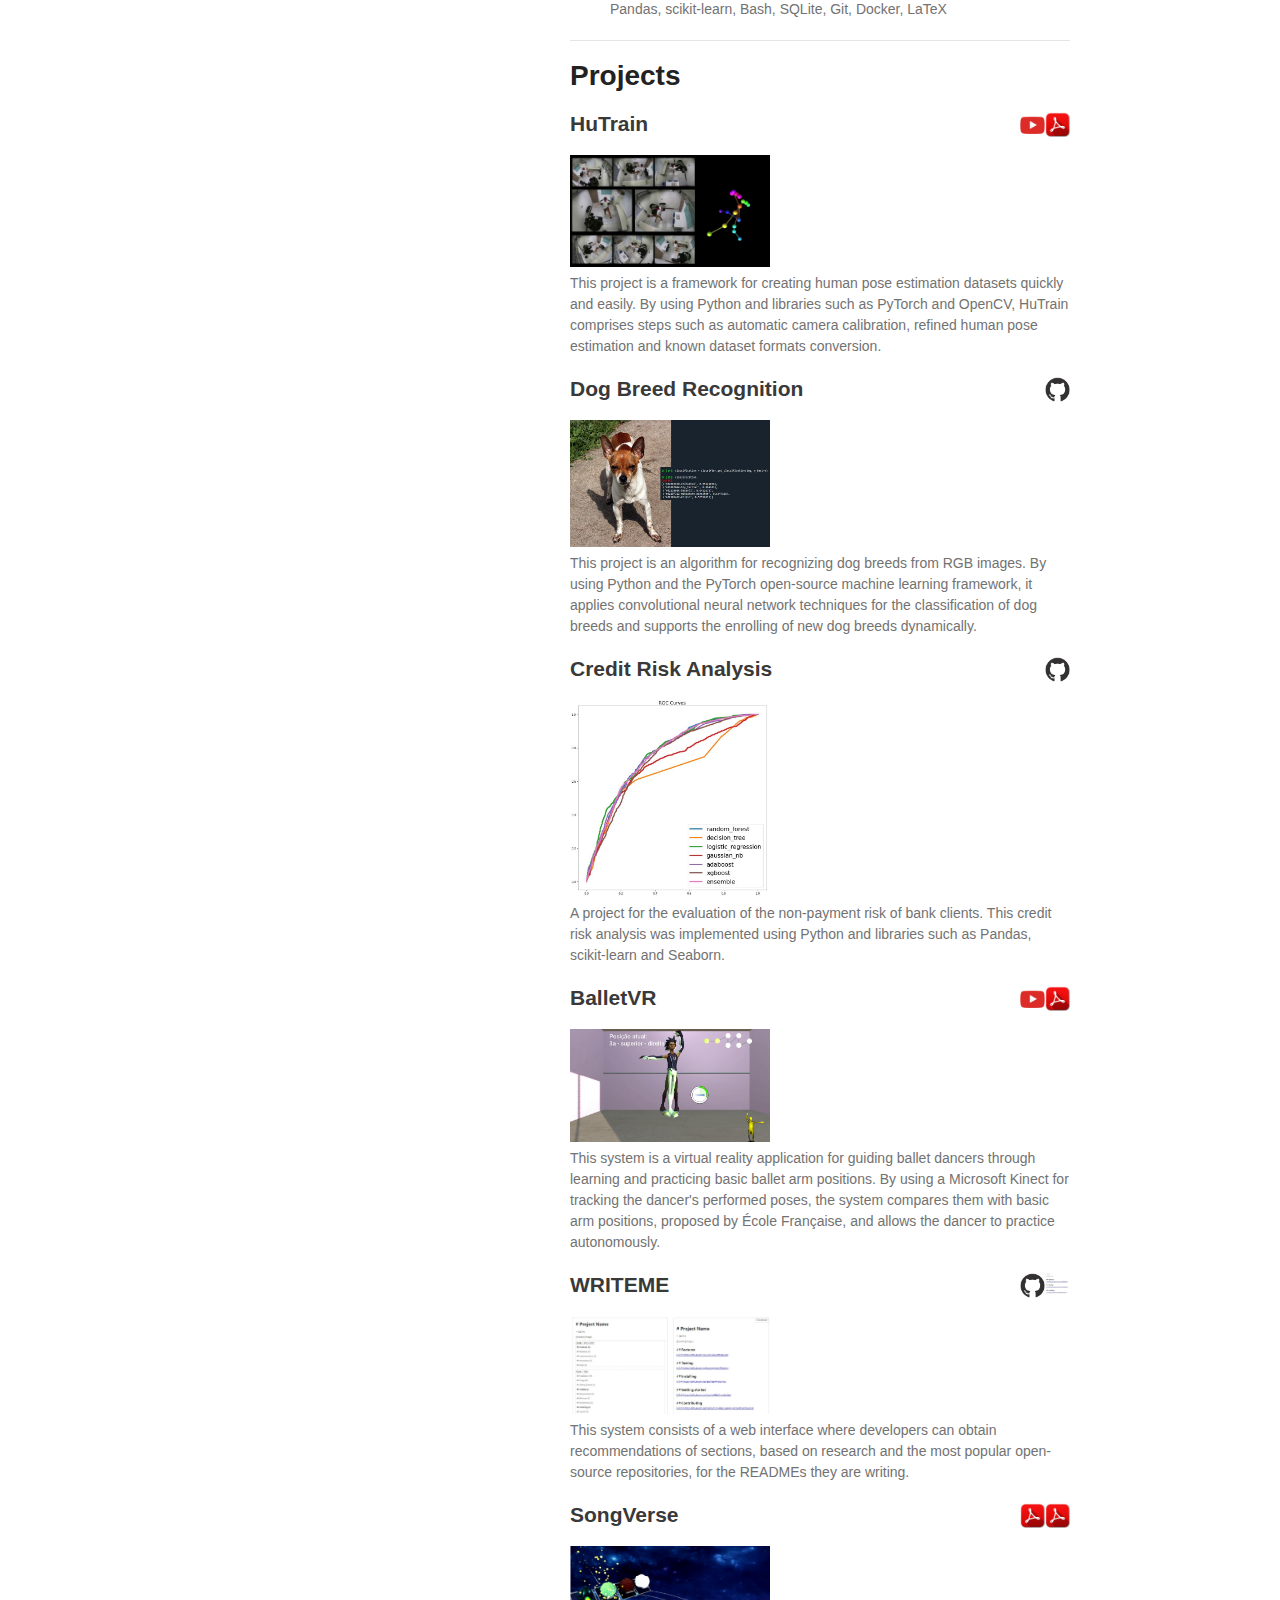
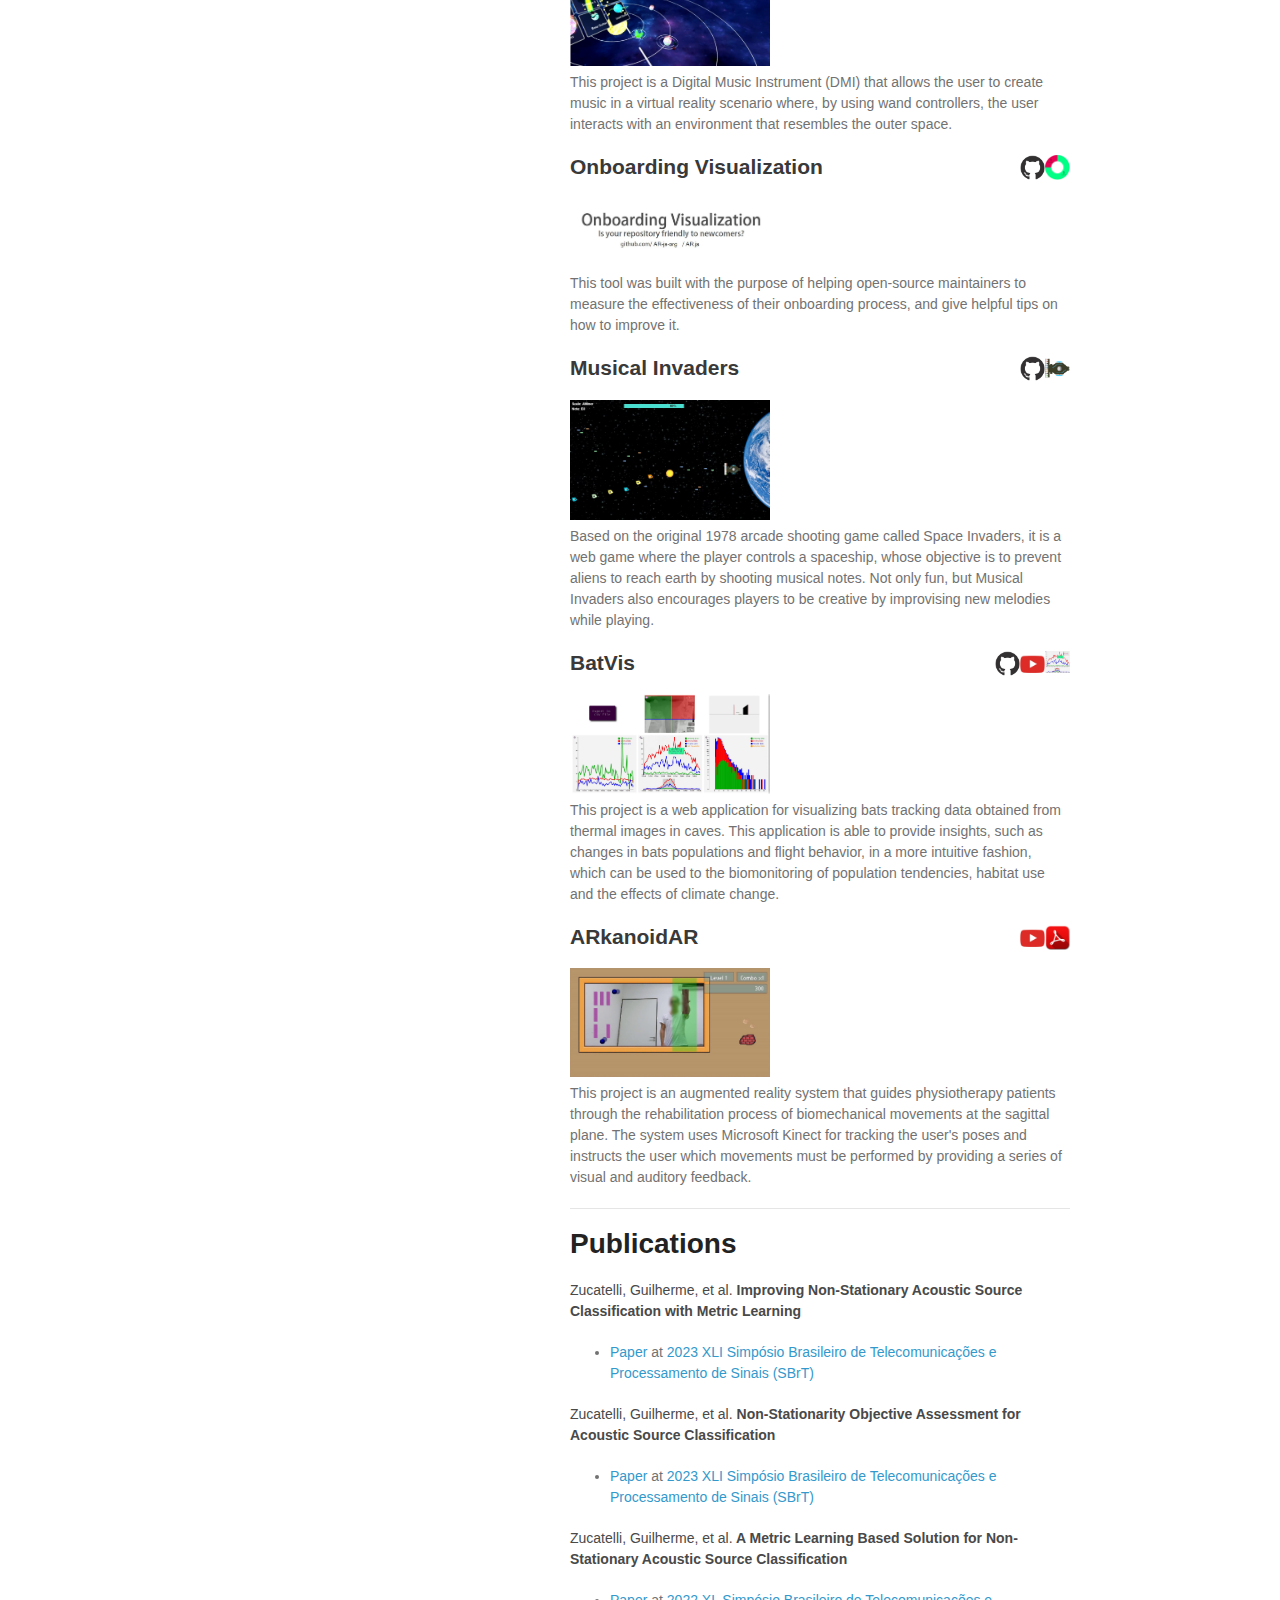
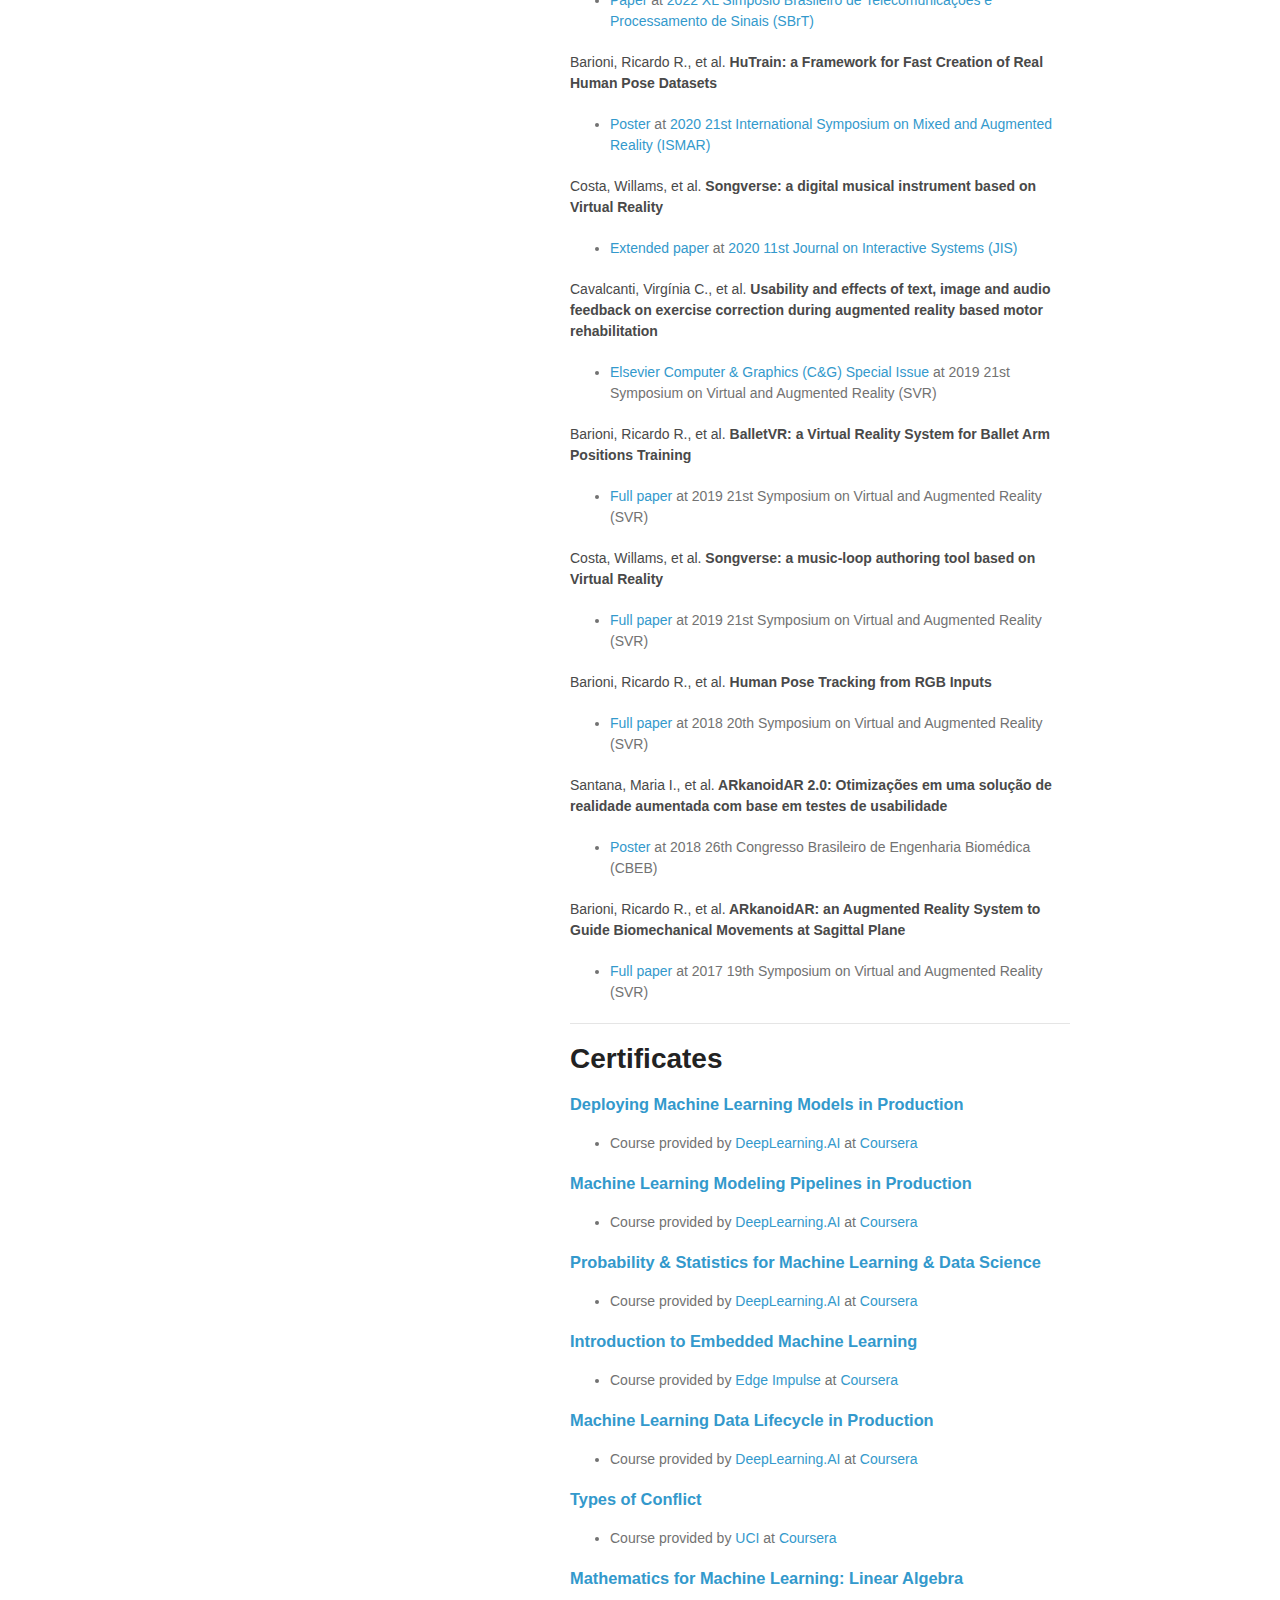
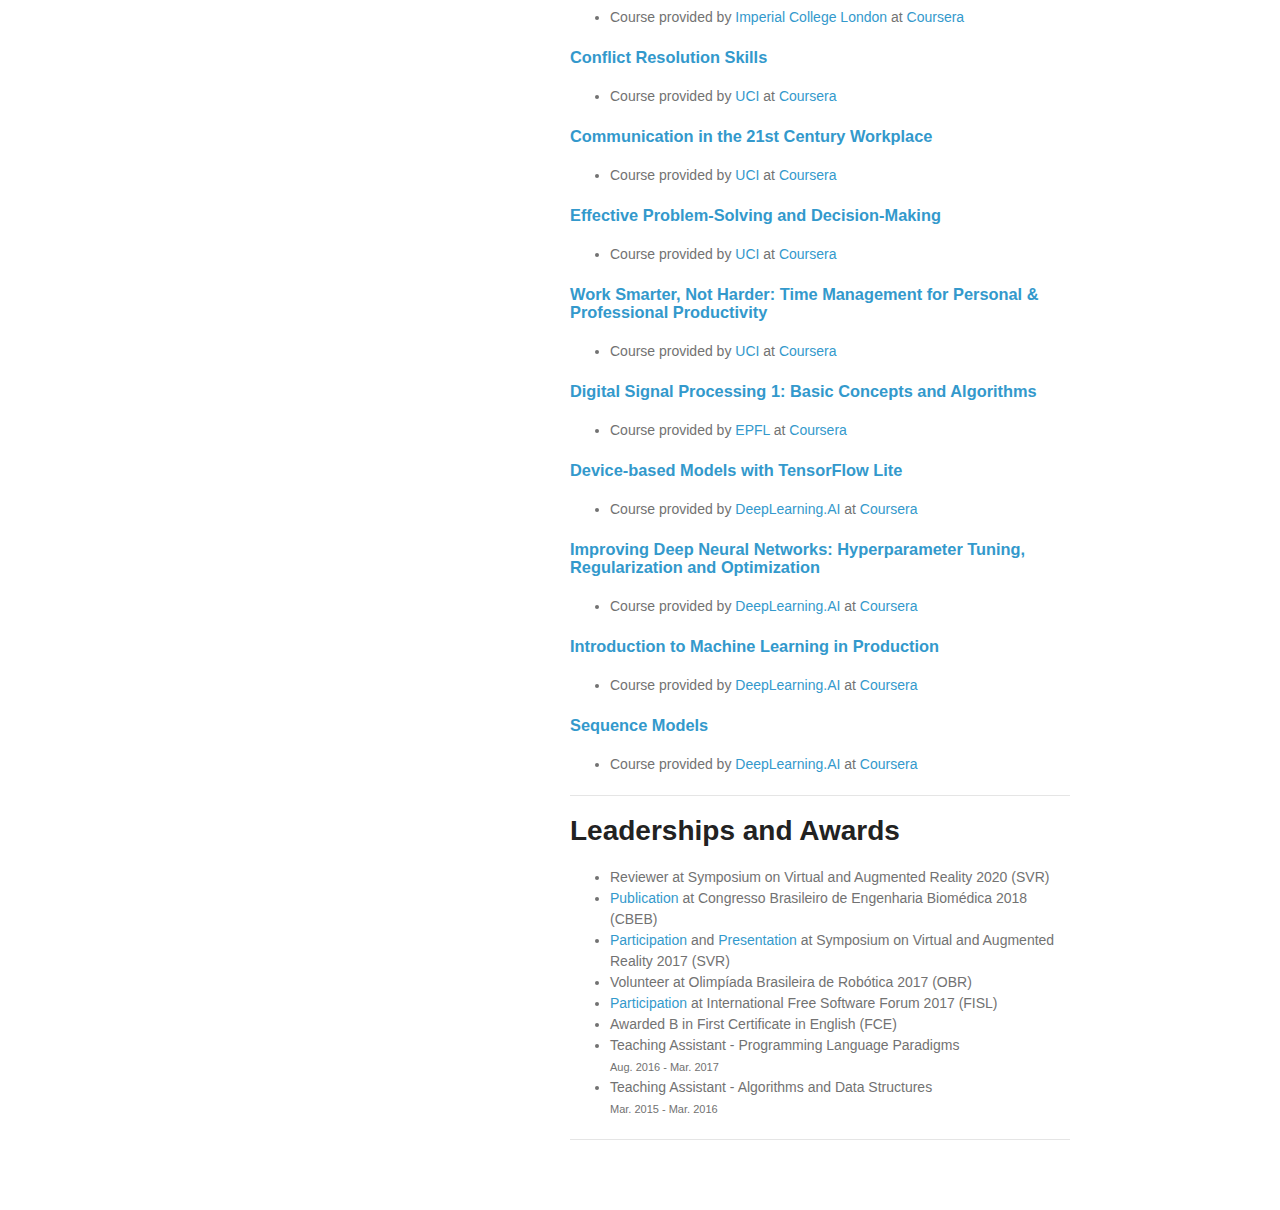
==== commit 39153034: "Add FCx Labs experience" ====
--- a/index.html
+++ b/index.html
@@ -48,14 +48,22 @@
         <h1><a id="designer-templates" class="anchor" href="#designer-templates" aria-hidden="true"><span aria-hidden="true" class="octicon octicon-link"></span></a>Summary</h1>
         <div>
           <p>
-            Skilled Machine Learning Engineer with expertise in deep learning, audio/speech processing, NLP, computer vision, and academic research. Involved in projects across various fields such as human pose estimation, face recognition, and audio source classification. Interested in pursuing innovative solutions and continuous learning in the field of AI.
+            Skilled Machine Learning Engineer with expertise in deep learning, computer vision, audio/speech processing, NLP, and academic research. Involved in projects across various fields such as human pose estimation, face recognition, and audio source classification. Interested in pursuing innovative solutions and continuous learning in the field of AI.
           </p>
         </div>
         <hr>
 
         <h1><a id="designer-templates" class="anchor" href="#designer-templates" aria-hidden="true"><span aria-hidden="true" class="octicon octicon-link"></span></a>Experience</h1>
         <div>
-          <h4>Machine Learning Engineer @ <a href="https://www.sidi.org.br/">SiDi</a> (Jan. 2021 - Current)</h4>
+          <h4>Senior Machine Learning Engineer @ <a href="https://fcxlabs.ferreiracosta.com/">FCx Labs</a> (Jan. 2025 - Current)</h4>
+          <ul>
+            <li>Focused on computer vision and image processing-based solutions.</li>
+            <li>Involved in the development and enhancement of e-commerce product catalogs to improve customer experience through high-quality visual content.</li>
+          </ul>
+        </div>
+
+        <div>
+          <h4>Machine Learning Engineer @ <a href="https://www.sidi.org.br/">SiDi</a> (Jan. 2021 - Jan. 2025)</h4>
           <ul>
             <li>Involved in the development of NLP, audio and speech processing-based solutions.</li>
             <li>Researched and published papers for the task of acoustic source classification.</li>
@@ -98,9 +106,9 @@
         <ul>
           <li>Deep Learning</li>
           <li>Transformers</li>
+          <li>Computer Vision</li>
           <li>Audio and Speech Processing</li>
           <li>Natural Language Processing</li>
-          <li>Computer Vision</li>
         </ul>
         <hr>
 
